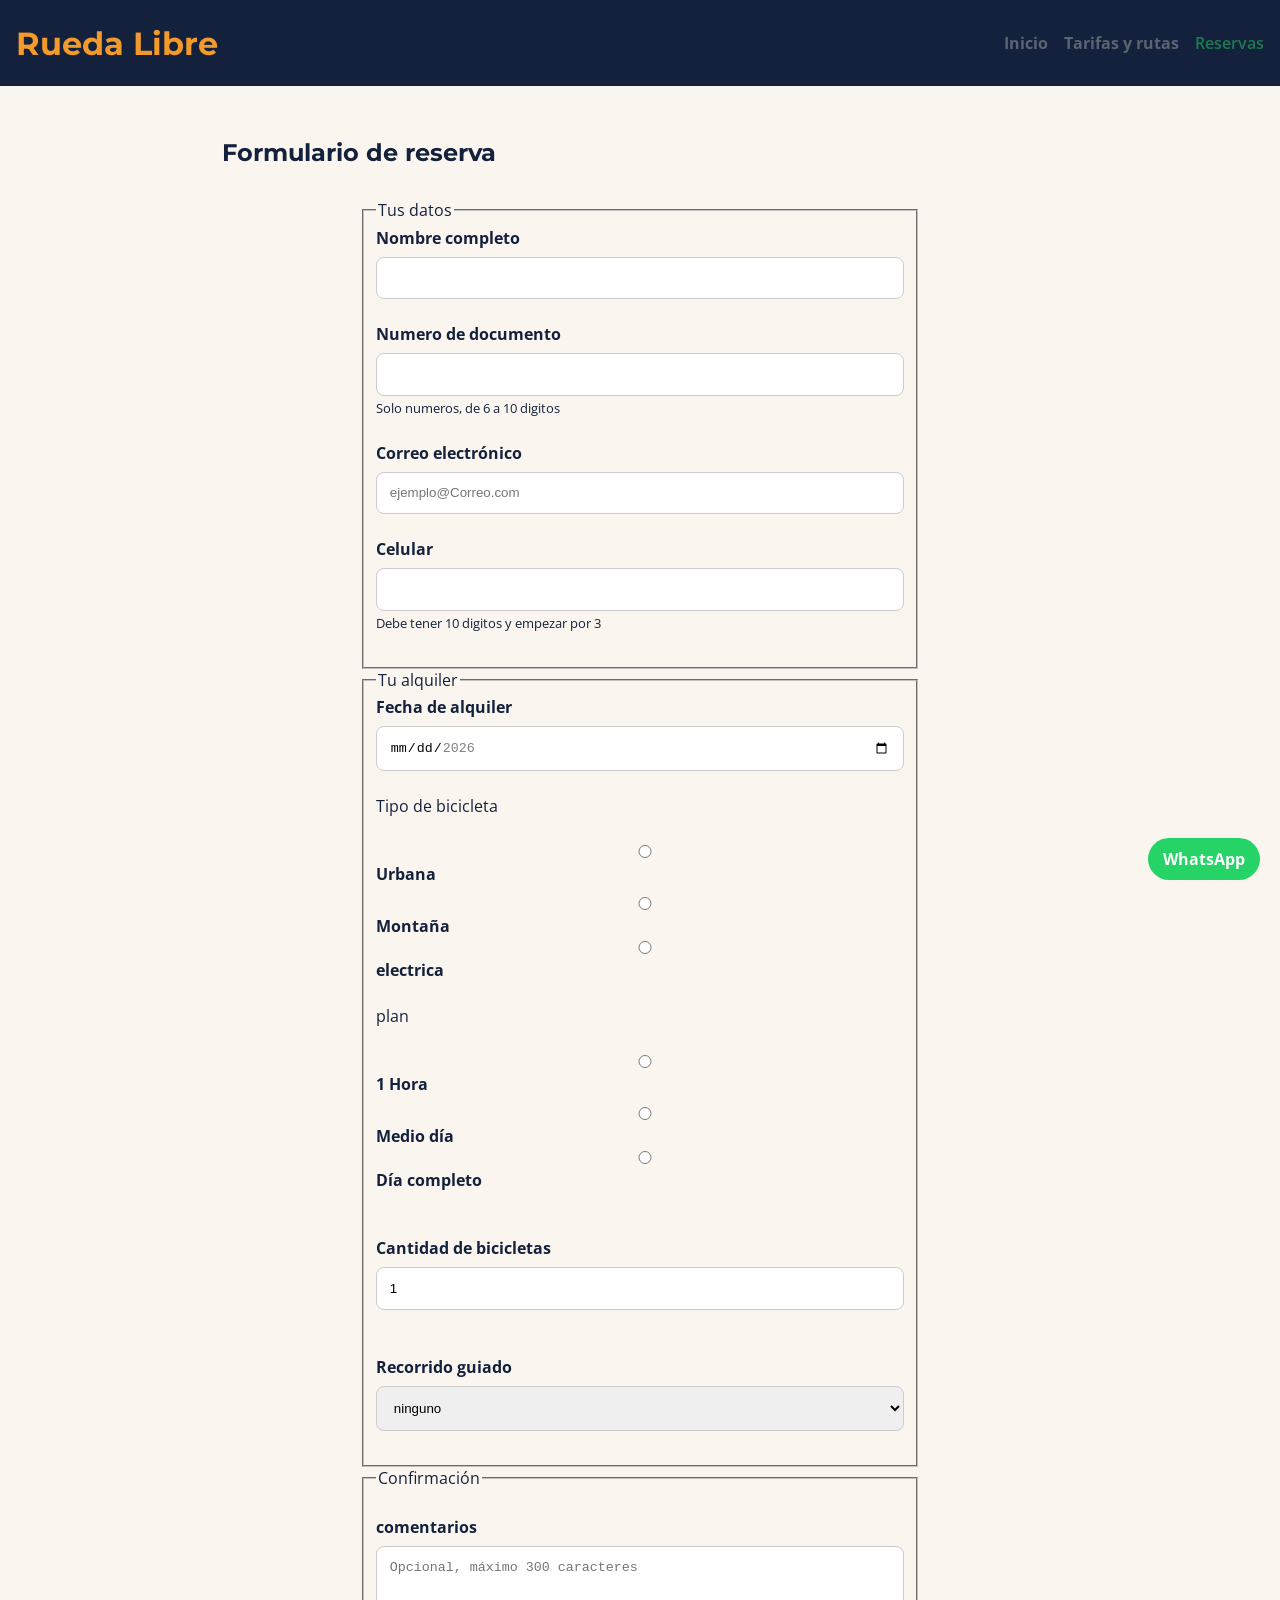
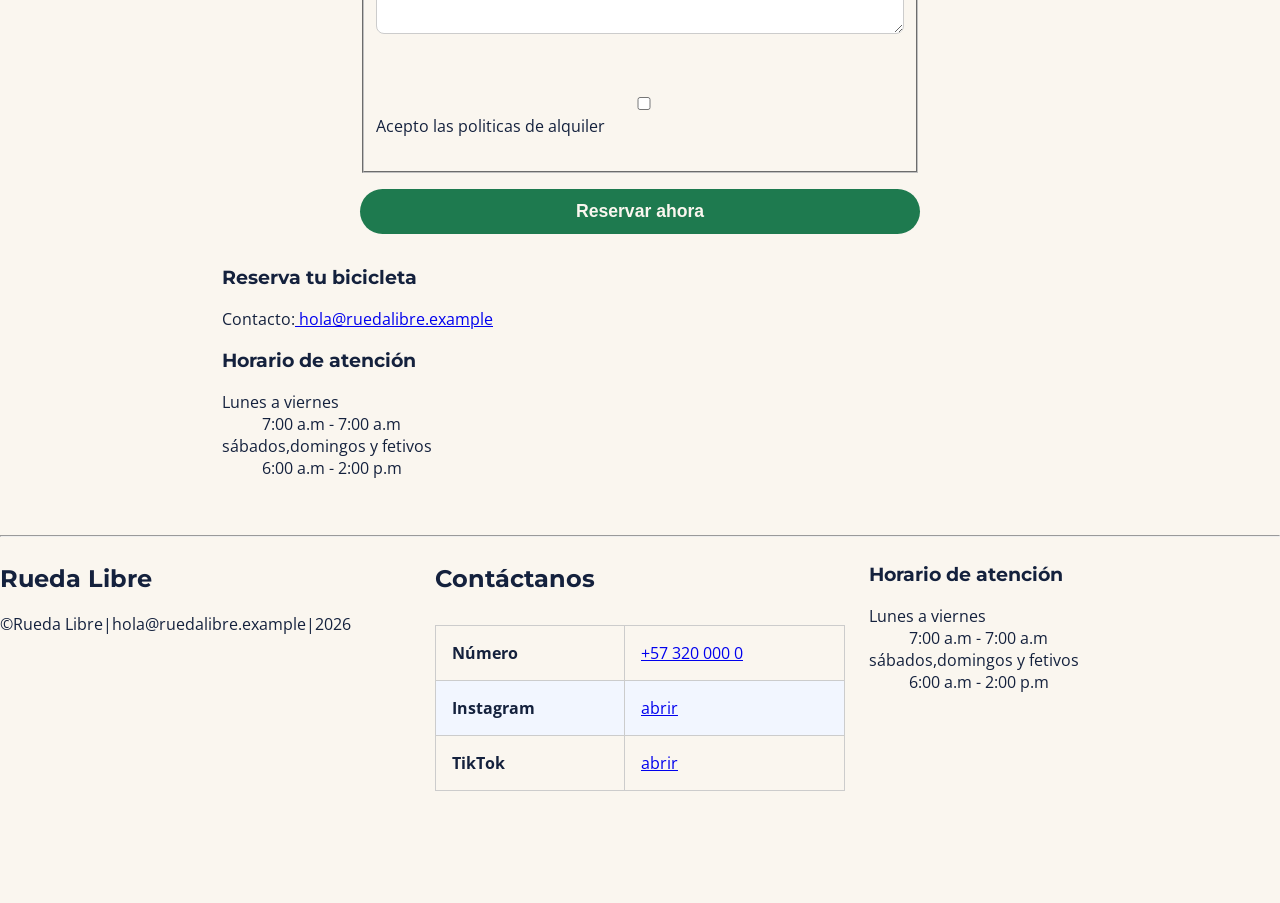
==== paginas/reservas.html @ f8d2060c "semana2" ====
<!DOCTYPE html>
<html lang="es">
  <head>
    <meta charset="UTF-8" />
    <meta name="viewport" content="width=device-width, initial-scale=1.0" />
    <title>Reserva tu bicicleta- RuedaLibre</title>
     <link rel="preconnect" href="https://fonts.googleapis.com" />
    <link rel="preconnect" href="https://fonts.gstatic.com" crossorigin />
    <link href="https://fonts.googleapis.com/css2?family=Montserrat:wght@400;700&family=Open+Sans:wght@400;600&display=swap" rel="stylesheet" />
     <link rel="stylesheet" href="../css/styles.css" />
  </head>
<a href="https://wa.me/573000000000" class="whatsapp" target="_blank">WhatsApp</a>
  <body>
    <header>
      <h1>Rueda Libre</h1>
      <nav>
        <ul id="menu">
          <li><a href="../index.html" >Inicio</a></li>
          <li><a href="tarifas.html">Tarifas y rutas</a></li>
          <li><a href="reservas.html" class="activo">Reservas</a></li>
        </ul>
      </nav>
    </header>
<main>
    <section>
        <h2>Formulario de reserva</h2>

<form action="#" method="post">
    <!-- _Grupo1: Tus datos-->
     <fieldset>
<legend>Tus datos</legend>

<div>
<label for="nombre">Nombre completo</label>
<input type="text" id="nombre" name="nombre" required minlength="3" >
</div>

<div>
<label for="documento">Numero de documento</label>
<input type="text" id="documento" name="documento" required
pattern="[0-9]{6,10}"
inputmode="numeric"
title="solo números, entre 6 y 10 digitos">
<small>Solo numeros, de 6 a 10 digitos</small>
</div>


<div>
<label for="correo">Correo electrónico</label>
<input type="email" id="correo" name="correo" required placeholder="ejemplo@Correo.com">
</div>

<div>
<label for="celular">Celular</label>
<input type="tel"  id="celular" name="celular" required
pattern="3[0-9]{9}"
maxlength="10"
inputmode="numeric"
title="Debe tener 10 digitos y empezar por 3">
<small> Debe tener 10 digitos y empezar por 3</small>
</div>
     </fieldset>


     <!-- Grupo2: Tu alquiler-->

<fieldset>
<legend>Tu alquiler</legend>
<div> 
 
  <label for="fecha">Fecha de alquiler </label> 
    <input type ="date" id="fecha" name="fecha" required min="2026-11-01" max="2026-12-31">
</div>
 
     <p>Tipo de bicicleta</p>

<div>
   <label><input type="radio" id="bicicleta urbana" name="tipo de bicicleta" value="urbana" required>Urbana</label>
   <label><input type="radio" id="bicicleta Montaña" name="tipo de bicicleta" value="Montaña">Montaña<label>
    <label><input type="radio" id="bicicleta electrica" name="tipo de bicicleta" value="electrica">electrica</label>
</div>

<div>
    <p>plan</p>
<label><input type="radio" id="plan 1h" name="plan" value="1h" required>1 Hora</label>
   <label><input type="radio" id="Medio dia" name="plan" value="medio dia">Medio día<label>
    <label><input type="radio" id="bdia completo" name="plan" value="dia completo">Día completo</label>
</div>
<br>
<div>
<label for="cantidad">Cantidad de bicicletas</label>
<input type="number" id=cantidad name="cantidad" required min="1" max="6" value="1">
</div>
<br>
<div>
<label for="recorrido">Recorrido guiado</label>
<select id="recorrido" name="recorrido">
  <option value="ninguno">ninguno</option>
<option value="rio y parques">Río y parques</option>
<option value="sabore de barrio">Sabores de barrio</option>
<option value="Reto las palmas">Reto Las Palmas</option>

</select>
</div>
</fieldset>


  <!-- Grupo3: Confirmación-->
     <fieldset>
      <legend>Confirmación</legend>
     
<br>
 <div>
<label for="comentarios">comentarios</label>
<textarea name="comentarios" id="comentarios" maxlength="300" rows="4" placeholder="Opcional, máximo 300 caracteres"></textarea>
</div>
<br>
   <div>
<label for="politicas"> </label>
  <input type="checkbox" id="politicas" name="politica" required>
  Acepto las politicas de alquiler
 </label>
 </div>
</fieldset>

    <button type="submit" class="btn-reserva">Reservar ahora</button>

</form>
 </section>
    <h3>Reserva tu bicicleta</h3>
    <p>
      Contacto:<a href="mailto:hola@ruedalibre.example">
        hola@ruedalibre.example
      </a>
    </p>
<aside>
    <h3>Horario de atención</h3>

    <dl>
      <dt>Lunes a viernes</dt>
      <dd>7:00 a.m - 7:00 a.m</dd>

      <dt>sábados,domingos y fetivos</dt>
      <dd> 6:00 a.m - 2:00 p.m<dd>
      </p>
      </dd>
    </dl>
    </aside>
<head>
    <meta charset="UTF-8">
    <meta name="viewport" content="width=device-width, initial-scale=1.0">
    <title>Reservas -Rueda Libre</title>
</head>
<body>

</main>
<hr>

    <footer id="pie">
      <div>
        <h2>Rueda Libre</h2>
        <p> &copy;Rueda Libre|hola@ruedalibre.example|2026</p>
      </div>

      <div>
        <h2>Contáctanos</h2>

        <table>
        <tbody>
          <tr>

            <th>Número</th>
            <td>
              <a href="https://wa.me/57300000000">+57 320 000 0</a>
            </td>
          </tr>
          <tr>
<th>Instagram</th>
<td>
<a href="https://instagram.com">abrir</a>
</td>
</tr>
<tr>
  <th>TikTok</th>
<td>
  <a href="https://tiktok.com">abrir</a>
</td>
 </tr>
 
        
        </tbody>
        </table>
      </div>

      <div>
          <aside>
    <h3>Horario de atención</h3>

    <dl>
      <dt>Lunes a viernes</dt>
      <dd>7:00 a.m - 7:00 a.m</dd>

      <dt>sábados,domingos y fetivos</dt>
      <dd> 6:00 a.m - 2:00 p.m<dd>
      </p>
      </dd>
    </dl>
    </aside>
      </div>
    </footer>
  </body>
</html>
</body>
</html>
---- css/styles.css ----
/* --- PASO 1 --- */
*,
*::before,
*::after {
  box-sizing: border-box;
}

/* --- PASO 2 --- */
main {
  max-width: 75rem;
  width: 90%;
  margin-left: auto;
  margin-right: auto;
}

#inicio {
  min-height: 40vh;
  padding-top: 2rem;
  padding-bottom: 2rem;
}

/* --- PASO 3: TARJETAS --- */
.servicios {
  display: block; /* por ahora en columna, sin flex raro */
}

.servicio {
  padding: 1.5rem;
  border: 1px solid #ddd;
  border-radius: 12px;
  margin-bottom: 2rem;
  background-color: #ffffff;
}

.servicio img {
  width: 100%;
  height: 220px; /*controlamos la altura*/
  object-fit: cover; /*para que la imagen se recorte y no se deforme*/
  display: block;
  border-radius: 8px;
  margin-bottom: 1rem;
}

/* PASO 4: TABLAS - lectura, relleno, bordes y encabezado marca */
.tabla,
table {
  width: 100%;
  border-collapse: collapse;
  margin: 2rem 0;
}

.tabla th,
.tabla td,
table th,
table td {
  padding: 1rem; /* relleno en rem - OBLIGATORIO */
  border: 1px solid #ccc; /* borde en px - OBLIGATORIO */
  text-align: left;
}

.tabla thead th,
table thead th {
  background-color: #0d2a54; /* fondo de marca - azul oscuro */
  color: #ffffff; /* blanco para contraste AAA */
  font-weight: bold;
}

.tabla tbody tr:nth-child(even),
table tbody tr:nth-child(even) {
  background-color: #f2f6ff;
}

:root {
  --verde-ruta: #1e7a4f;
  --naranja-pedal: #f39a2b;
  --azul-noche: #14213d;
  --crema: #faf6ef;
  --gris-asfalto: #5b6470;

  --fuentes-titulos: "Montserrat", sans-serif;
  --fuentes-texto: "Open Sans", sans-serif;

  --espacios-sm: 0.5rem;
  --espacios-md: 1rem;
  --espacios-lg: 2rem;
}
body {
  background-color: var(--crema);
  color: var(--azul-noche);
  font-family: var(--fuentes-texto);
  margin: 0;
  padding: 0;
}
header {
  background-color: var(--azul-noche);
  color: white;
  padding: var(--espacios-md);
  display: flex;
  justify-content: space-between;
  align-items: center;
}
header h1 {
  margin: 0;
  color: var(--naranja-pedal);
}
/*nav ul {
  list-style: none;
  display: flex;
  gap: 1rem;
  margin: 0;
  padding: var(--espacios-md);
}*/

h1,
h2,
h3 {
  font-family: var(--fuentes-titulos);
}

nav a {
  color: white;
  text-decoration: none;
  font-weight: bold;
}

main {
  padding: var(--espacios-lg);
  max-width: 900px;
  margin: 0 auto;
}
img {
  max-width: 100%;
  border-radius: 10px;
}

.boton-primario {
  background-color: var(--verde-ruta);
  color: white;
  padding: 10px 20px;
  border: none;
  border-radius: 5px;
  text-decoration: none;
  display: inline-block;
}
.boton-secundario {
  background-color: var(--naranja-pedal);
  color: var(--azul-noche);
  padding: 10px 20px;
  border: none;
  border-radius: 5px;
  text-decoration: none;
  display: inline-block;
}

button,
.btn {
  background-color: var(--verde-ruta);
  color: white;
  padding: var(--espacios-sm) var(--espacios-md);
  border: none;
  border-radius: 6px;
}
button:hover {
  background-color: var(--naranja-pedal);
}
/*paso 1 SOSA 4*/
#menu a {
  color: var(--gris-asfalto);
}
#menu a.activo {
  color: var(--verde-ruta);
  font-weight: 600;
}
/*paso 4 -hover y focus menú*/
#menu a:hover {
  color: var(--naranja-pedal);
  text-decoration: underline;
}
#menu a:focus {
  color: var(--naranja-pedal);
  outline: 2px solid var(--naranja-pedal);
  outline-offset: 3px;
}
/* paso 5 -botón Reservar ahora*/
.btn-reserva {
  background-color: var(--verde-ruta);
  color: var(--crema);
  padding: 0.7em 1.4em;
  border-radius: 999px;
  text-decoration: none;
  font-weight: 600;
  display: inline-block;
}
.btn-reserva:hover {
  background-color: var(--naranja-pedal);
  color: var(--azul-noche);
}
.btn-reserva:focus {
  outline: 3px solid var(--azul-noche);
  outline-offset: 3px;
}
/* paso 6 -foco formulario*/
input:focus,
select:focus,
textarea:focus {
  outline: 2px solid var(--verde-ruta);
  outline-offset: 2px;
  border-color: var(--verde-ruta);
}
/* PASO 5: FORMULARIO - etiqueta sobre campo, ancho completo, separación y botón generoso */
form {
  max-width: 35rem;
  margin: 2rem auto;
}

form .campo,
form div,
form p {
  margin-bottom: 1.5rem; /* separación entre grupos */
}

form label {
  display: block; /* etiqueta SOBRE su campo */
  margin-bottom: 0.5rem;
  font-weight: bold;
}

form input,
form select,
form textarea {
  width: 100%; /* a todo el ancho disponible */
  padding: 0.8rem;
  border: 1px solid #ccc;
  border-radius: 8px;
  box-sizing: border-box;
}

form button,
form input[type="submit"] {
  display: block;
  width: 100%;
  padding: 1rem 1.5rem;
  background-color: #2a5db0;
  color: white;
  border: none;
  border-radius: 8px;
  font-size: 1.1rem;
  cursor: pointer;
  margin-top: 1rem;
}
/*  MENÚ EN FILA */

/*
nav ul {
  display: flex;
  gap: 1.5rem;
  list-style: none;
  padding: 0;
  margin: 0;
  flex-wrap: wrap;
}
nav li {
  display: inline-block;
}

nav a {
  text-decoration: none;
  padding: 0.5rem 0.8rem;
  color: #0d2a54;
  font-weight: bold;
}

nav a:hover {
  color: #2a5db0;
  text-decoration: underline;
}

*/

#menu {
  display: flex;
  flex-direction: row;
  list-style: none;
  gap: 1rem;
  flex-wrap: wrap;
}
#menu li:hover {
  transform: scale(1.1);
}
#pie {
  display: grid;
  grid-template-columns: repeat(auto-fit, minmax(200px, 1fr));

  gap: 1.5rem;
}

* {
  box-sizing: border-box;
}

.celda-electrica {
  position: relative;
}
.celda-electrica {
  position: relative;
  padding-right: 60px;
}
.etiqueta-nuevo {
  position: absolute;
  top: 4px;
  right: 4px;
  background: #2a5db0;
  color: white;
  padding: 2px 6px;
  border-radius: 8px;
  font-size: 0.65rem;
}
.whatsapp {
  position: fixed;
  bottom: 20px;
  right: 20px;
  background: #25d366;
  color: white;
  padding: 10px 15px;
  border-radius: 50px;
  text-decoration: none;
  font-weight: bold;
  z-index: 1000;
}
footer {
  margin-bottom: 80px;
}
#cabecera {
  display: flex;
  flex-direction: row;
  justify-content: space-between;
}
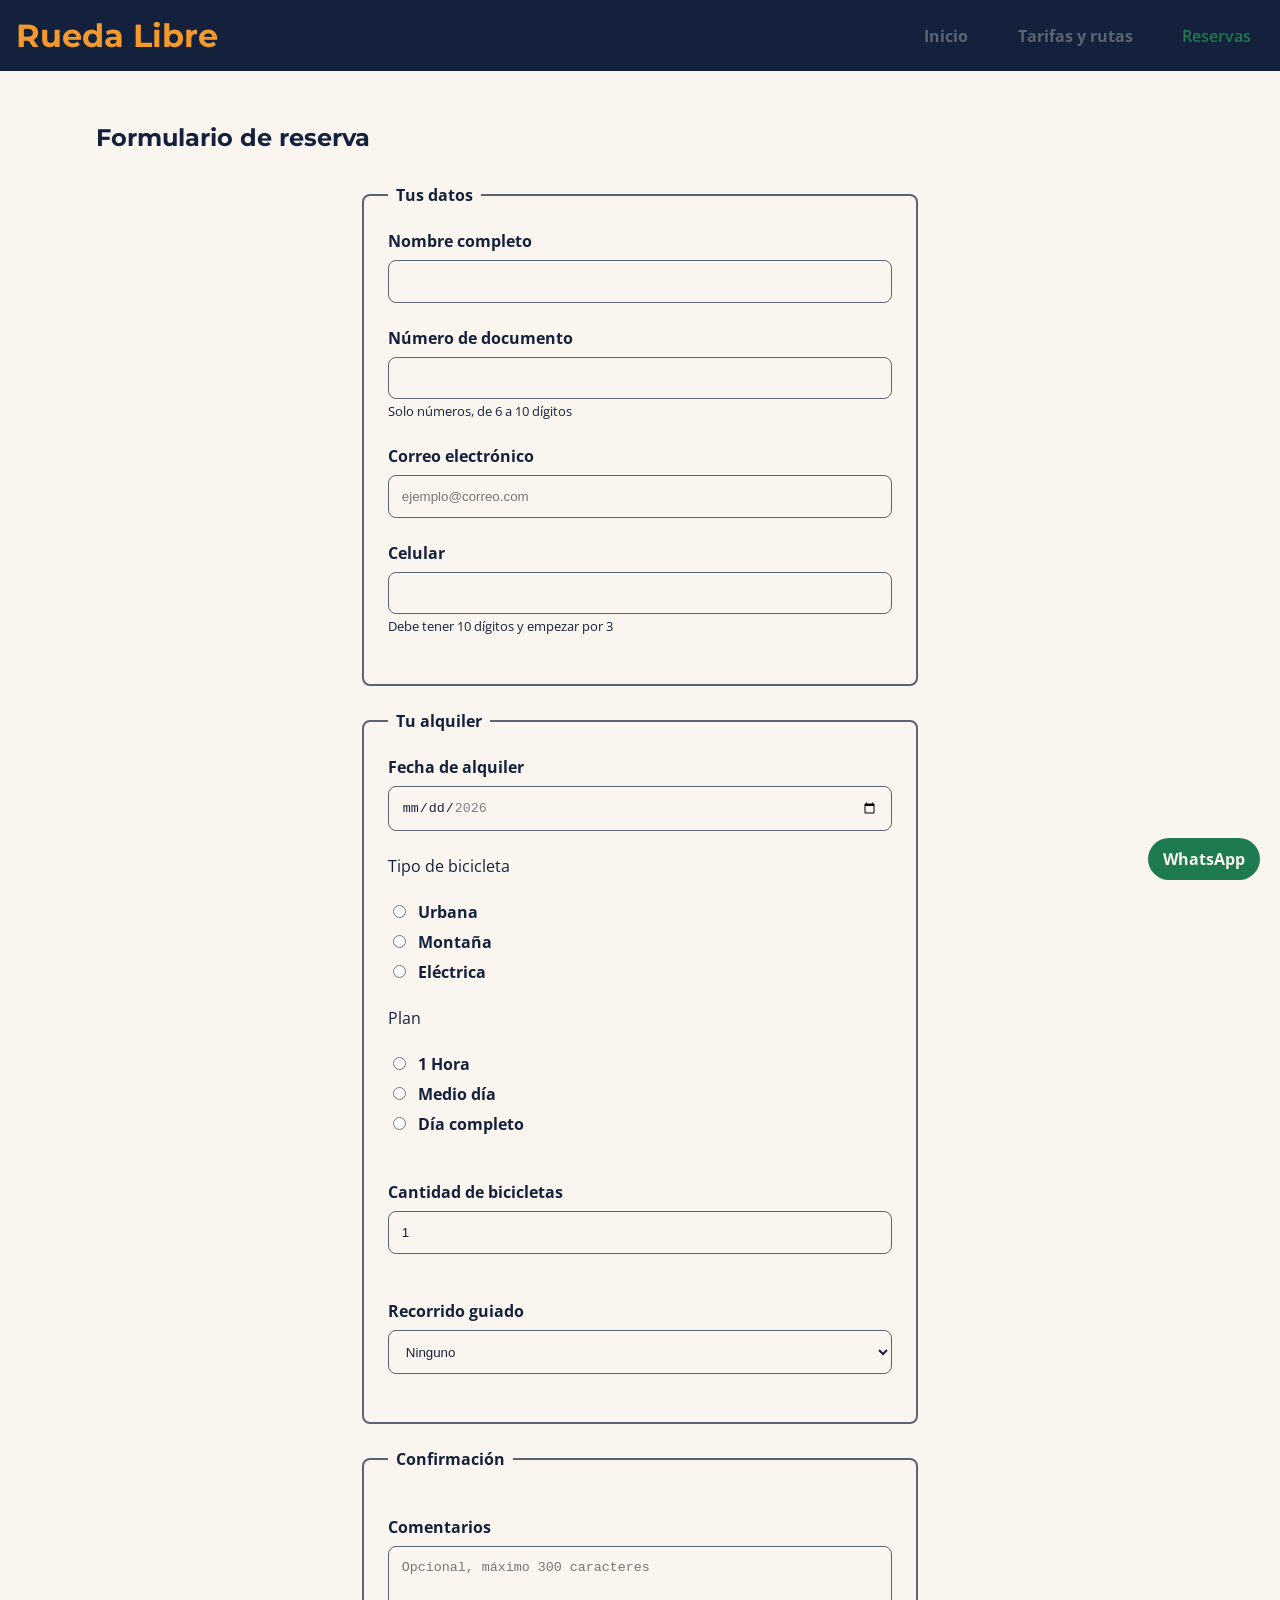
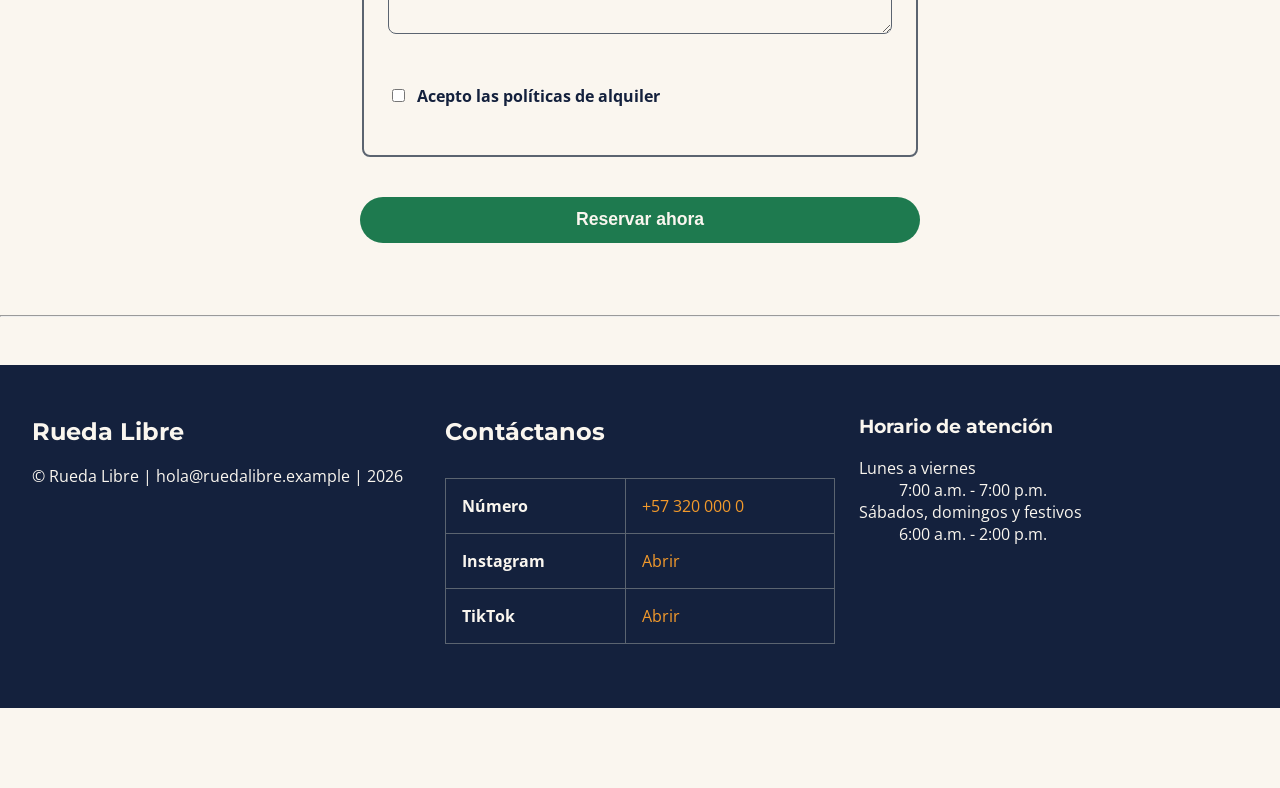
==== commit 18ea3ecb: "semana 2 act 2" ====
--- a/paginas/reservas.html
+++ b/paginas/reservas.html
@@ -3,212 +3,168 @@
   <head>
     <meta charset="UTF-8" />
     <meta name="viewport" content="width=device-width, initial-scale=1.0" />
-    <title>Reserva tu bicicleta- RuedaLibre</title>
-     <link rel="preconnect" href="https://fonts.googleapis.com" />
+    <title>Reserva tu bicicleta - Rueda Libre</title>
+    <link rel="preconnect" href="https://fonts.googleapis.com" />
     <link rel="preconnect" href="https://fonts.gstatic.com" crossorigin />
     <link href="https://fonts.googleapis.com/css2?family=Montserrat:wght@400;700&family=Open+Sans:wght@400;600&display=swap" rel="stylesheet" />
-     <link rel="stylesheet" href="../css/styles.css" />
+    <!-- Ojo aqui con los puntos para salir a la carpeta principal y buscar el css -->
+    <link rel="stylesheet" href="../css/styles.css" />
   </head>
-<a href="https://wa.me/573000000000" class="whatsapp" target="_blank">WhatsApp</a>
+
   <body>
-    <header>
+    <!-- boton flotante para contacto rapido -->
+    <a href="https://wa.me/573000000000" class="whatsapp" target="_blank">WhatsApp</a>
+
+    <!-- cabecera compartida con el menu activo en reservas -->
+    <header id="cabecera">
       <h1>Rueda Libre</h1>
       <nav>
         <ul id="menu">
-          <li><a href="../index.html" >Inicio</a></li>
+          <li><a href="../index.html">Inicio</a></li>
           <li><a href="tarifas.html">Tarifas y rutas</a></li>
           <li><a href="reservas.html" class="activo">Reservas</a></li>
         </ul>
       </nav>
     </header>
-<main>
-    <section>
+
+    <main>
+      <section>
         <h2>Formulario de reserva</h2>
 
-<form action="#" method="post">
-    <!-- _Grupo1: Tus datos-->
-     <fieldset>
-<legend>Tus datos</legend>
+        <!-- aqui empieza el formulario largo dividido por fieldsets -->
+        <form action="#" method="post">
+          
+          <!-- PRIMER BLOQUE: Datos personales del cliente -->
+          <fieldset>
+            <legend>Tus datos</legend>
 
-<div>
-<label for="nombre">Nombre completo</label>
-<input type="text" id="nombre" name="nombre" required minlength="3" >
-</div>
+            <div>
+              <label for="nombre">Nombre completo</label>
+              <input type="text" id="nombre" name="nombre" required minlength="3">
+            </div>
 
-<div>
-<label for="documento">Numero de documento</label>
-<input type="text" id="documento" name="documento" required
-pattern="[0-9]{6,10}"
-inputmode="numeric"
-title="solo números, entre 6 y 10 digitos">
-<small>Solo numeros, de 6 a 10 digitos</small>
-</div>
+            <div>
+              <label for="documento">Número de documento</label>
+              <input type="text" id="documento" name="documento" required pattern="[0-9]{6,10}" inputmode="numeric" title="Solo números, entre 6 y 10 dígitos">
+              <small>Solo números, de 6 a 10 dígitos</small>
+            </div>
 
+            <div>
+              <label for="correo">Correo electrónico</label>
+              <input type="email" id="correo" name="correo" required placeholder="ejemplo@correo.com">
+            </div>
 
-<div>
-<label for="correo">Correo electrónico</label>
-<input type="email" id="correo" name="correo" required placeholder="ejemplo@Correo.com">
-</div>
+            <div>
+              <label for="celular">Celular</label>
+              <input type="tel" id="celular" name="celular" required pattern="3[0-9]{9}" maxlength="10" inputmode="numeric" title="Debe tener 10 dígitos y empezar por 3">
+              <small>Debe tener 10 dígitos y empezar por 3</small>
+            </div>
+          </fieldset>
 
-<div>
-<label for="celular">Celular</label>
-<input type="tel"  id="celular" name="celular" required
-pattern="3[0-9]{9}"
-maxlength="10"
-inputmode="numeric"
-title="Debe tener 10 digitos y empezar por 3">
-<small> Debe tener 10 digitos y empezar por 3</small>
-</div>
-     </fieldset>
+          <!-- SEGUNDO BLOQUE: Eleccion de la bicicleta, fechas y planes -->
+          <fieldset>
+            <legend>Tu alquiler</legend>
+            <div> 
+              <label for="fecha">Fecha de alquiler</label> 
+              <input type="date" id="fecha" name="fecha" required min="2026-11-01" max="2026-12-31">
+            </div>
+             
+            <p>Tipo de bicicleta</p>
+            <div>
+              <label><input type="radio" id="bici-urbana" name="tipo_bicicleta" value="urbana" required> Urbana</label>
+              <label><input type="radio" id="bici-montana" name="tipo_bicicleta" value="montana"> Montaña</label>
+              <label><input type="radio" id="bici-electrica" name="tipo_bicicleta" value="electrica"> Eléctrica</label>
+            </div>
 
+            <div>
+              <p>Plan</p>
+              <label><input type="radio" id="plan-1h" name="plan" value="1h" required> 1 Hora</label>
+              <label><input type="radio" id="plan-medio" name="plan" value="medio_dia"> Medio día</label>
+              <label><input type="radio" id="plan-completo" name="plan" value="dia_completo"> Día completo</label>
+            </div>
+            <br>
+            
+            <div>
+              <label for="cantidad">Cantidad de bicicletas</label>
+              <input type="number" id="cantidad" name="cantidad" required min="1" max="6" value="1">
+            </div>
+            <br>
+            
+            <div>
+              <label for="recorrido">Recorrido guiado</label>
+              <select id="recorrido" name="recorrido">
+                <option value="ninguno">Ninguno</option>
+                <option value="rio y parques">Río y parques</option>
+                <option value="sabores de barrio">Sabores de barrio</option>
+                <option value="reto las palmas">Reto Las Palmas</option>
+              </select>
+            </div>
+          </fieldset>
 
-     <!-- Grupo2: Tu alquiler-->
+          <!-- TERCER BLOQUE: Notas extra y aceptacion de politicas -->
+          <fieldset>
+            <legend>Confirmación</legend>
+            <br>
+            <div>
+              <label for="comentarios">Comentarios</label>
+              <textarea name="comentarios" id="comentarios" maxlength="300" rows="4" placeholder="Opcional, máximo 300 caracteres"></textarea>
+            </div>
+            <br>
+            
+            <div>
+              <label>
+                <input type="checkbox" id="politicas" name="politica" required>
+                Acepto las políticas de alquiler
+              </label>
+            </div>
+          </fieldset>
 
-<fieldset>
-<legend>Tu alquiler</legend>
-<div> 
- 
-  <label for="fecha">Fecha de alquiler </label> 
-    <input type ="date" id="fecha" name="fecha" required min="2026-11-01" max="2026-12-31">
-</div>
- 
-     <p>Tipo de bicicleta</p>
+          <!-- boton para enviar los datos del form -->
+          <button type="submit" class="btn-reserva">Reservar ahora</button>
+        </form>
+      </section>
+    </main>
 
-<div>
-   <label><input type="radio" id="bicicleta urbana" name="tipo de bicicleta" value="urbana" required>Urbana</label>
-   <label><input type="radio" id="bicicleta Montaña" name="tipo de bicicleta" value="Montaña">Montaña<label>
-    <label><input type="radio" id="bicicleta electrica" name="tipo de bicicleta" value="electrica">electrica</label>
-</div>
+    <hr>
 
-<div>
-    <p>plan</p>
-<label><input type="radio" id="plan 1h" name="plan" value="1h" required>1 Hora</label>
-   <label><input type="radio" id="Medio dia" name="plan" value="medio dia">Medio día<label>
-    <label><input type="radio" id="bdia completo" name="plan" value="dia completo">Día completo</label>
-</div>
-<br>
-<div>
-<label for="cantidad">Cantidad de bicicletas</label>
-<input type="number" id=cantidad name="cantidad" required min="1" max="6" value="1">
-</div>
-<br>
-<div>
-<label for="recorrido">Recorrido guiado</label>
-<select id="recorrido" name="recorrido">
-  <option value="ninguno">ninguno</option>
-<option value="rio y parques">Río y parques</option>
-<option value="sabore de barrio">Sabores de barrio</option>
-<option value="Reto las palmas">Reto Las Palmas</option>
-
-</select>
-</div>
-</fieldset>
-
-
-  <!-- Grupo3: Confirmación-->
-     <fieldset>
-      <legend>Confirmación</legend>
-     
-<br>
- <div>
-<label for="comentarios">comentarios</label>
-<textarea name="comentarios" id="comentarios" maxlength="300" rows="4" placeholder="Opcional, máximo 300 caracteres"></textarea>
-</div>
-<br>
-   <div>
-<label for="politicas"> </label>
-  <input type="checkbox" id="politicas" name="politica" required>
-  Acepto las politicas de alquiler
- </label>
- </div>
-</fieldset>
-
-    <button type="submit" class="btn-reserva">Reservar ahora</button>
-
-</form>
- </section>
-    <h3>Reserva tu bicicleta</h3>
-    <p>
-      Contacto:<a href="mailto:hola@ruedalibre.example">
-        hola@ruedalibre.example
-      </a>
-    </p>
-<aside>
-    <h3>Horario de atención</h3>
-
-    <dl>
-      <dt>Lunes a viernes</dt>
-      <dd>7:00 a.m - 7:00 a.m</dd>
-
-      <dt>sábados,domingos y fetivos</dt>
-      <dd> 6:00 a.m - 2:00 p.m<dd>
-      </p>
-      </dd>
-    </dl>
-    </aside>
-<head>
-    <meta charset="UTF-8">
-    <meta name="viewport" content="width=device-width, initial-scale=1.0">
-    <title>Reservas -Rueda Libre</title>
-</head>
-<body>
-
-</main>
-<hr>
-
+    <!-- pie de pagina en tres columnas con las tablas de contacto y horarios -->
     <footer id="pie">
       <div>
         <h2>Rueda Libre</h2>
-        <p> &copy;Rueda Libre|hola@ruedalibre.example|2026</p>
+        <p>&copy; Rueda Libre | hola@ruedalibre.example | 2026</p>
       </div>
 
       <div>
         <h2>Contáctanos</h2>
-
         <table>
-        <tbody>
-          <tr>
-
-            <th>Número</th>
-            <td>
-              <a href="https://wa.me/57300000000">+57 320 000 0</a>
-            </td>
-          </tr>
-          <tr>
-<th>Instagram</th>
-<td>
-<a href="https://instagram.com">abrir</a>
-</td>
-</tr>
-<tr>
-  <th>TikTok</th>
-<td>
-  <a href="https://tiktok.com">abrir</a>
-</td>
- </tr>
- 
-        
-        </tbody>
+          <tbody>
+            <tr>
+              <th>Número</th>
+              <td><a href="https://wa.me/57300000000">+57 320 000 0</a></td>
+            </tr>
+            <tr>
+              <th>Instagram</th>
+              <td><a href="https://instagram.com" target="_blank">Abrir</a></td>
+            </tr>
+            <tr>
+              <th>TikTok</th>
+              <td><a href="https://tiktok.com" target="_blank">Abrir</a></td>
+            </tr>
+          </tbody>
         </table>
       </div>
 
       <div>
-          <aside>
-    <h3>Horario de atención</h3>
-
-    <dl>
-      <dt>Lunes a viernes</dt>
-      <dd>7:00 a.m - 7:00 a.m</dd>
-
-      <dt>sábados,domingos y fetivos</dt>
-      <dd> 6:00 a.m - 2:00 p.m<dd>
-      </p>
-      </dd>
-    </dl>
-    </aside>
+        <aside>
+          <h3>Horario de atención</h3>
+          <dl>
+            <dt>Lunes a viernes</dt>
+            <dd>7:00 a.m. - 7:00 p.m.</dd>
+            <dt>Sábados, domingos y festivos</dt>
+            <dd>6:00 a.m. - 2:00 p.m.</dd>
+          </dl>
+        </aside>
       </div>
     </footer>
   </body>
-</html>
-</body>
 </html>
--- a/css/styles.css
+++ b/css/styles.css
@@ -1,75 +1,6 @@
-/* --- PASO 1 --- */
-*,
-*::before,
-*::after {
-  box-sizing: border-box;
-}
-
-/* --- PASO 2 --- */
-main {
-  max-width: 75rem;
-  width: 90%;
-  margin-left: auto;
-  margin-right: auto;
-}
-
-#inicio {
-  min-height: 40vh;
-  padding-top: 2rem;
-  padding-bottom: 2rem;
-}
-
-/* --- PASO 3: TARJETAS --- */
-.servicios {
-  display: block; /* por ahora en columna, sin flex raro */
-}
-
-.servicio {
-  padding: 1.5rem;
-  border: 1px solid #ddd;
-  border-radius: 12px;
-  margin-bottom: 2rem;
-  background-color: #ffffff;
-}
-
-.servicio img {
-  width: 100%;
-  height: 220px; /*controlamos la altura*/
-  object-fit: cover; /*para que la imagen se recorte y no se deforme*/
-  display: block;
-  border-radius: 8px;
-  margin-bottom: 1rem;
-}
-
-/* PASO 4: TABLAS - lectura, relleno, bordes y encabezado marca */
-.tabla,
-table {
-  width: 100%;
-  border-collapse: collapse;
-  margin: 2rem 0;
-}
-
-.tabla th,
-.tabla td,
-table th,
-table td {
-  padding: 1rem; /* relleno en rem - OBLIGATORIO */
-  border: 1px solid #ccc; /* borde en px - OBLIGATORIO */
-  text-align: left;
-}
-
-.tabla thead th,
-table thead th {
-  background-color: #0d2a54; /* fondo de marca - azul oscuro */
-  color: #ffffff; /* blanco para contraste AAA */
-  font-weight: bold;
-}
-
-.tabla tbody tr:nth-child(even),
-table tbody tr:nth-child(even) {
-  background-color: #f2f6ff;
-}
-
+/* =========================================
+   1. CONFIGURACIÓN GLOBAL Y VARIABLES (:root)
+   ========================================= */
 :root {
   --verde-ruta: #1e7a4f;
   --naranja-pedal: #f39a2b;
@@ -84,6 +15,14 @@
   --espacios-md: 1rem;
   --espacios-lg: 2rem;
 }
+
+/* reseteo universal para asegurar las medidas exactas */
+*,
+*::before,
+*::after {
+  box-sizing: border-box;
+}
+
 body {
   background-color: var(--crema);
   color: var(--azul-noche);
@@ -91,97 +30,207 @@
   margin: 0;
   padding: 0;
 }
-header {
+
+h1, h2, h3 {
+  font-family: var(--fuentes-titulos);
+}
+
+img {
+  max-width: 100%;
+  border-radius: 10px;
+  display: block;
+}
+
+main {
+  max-width: 75rem; 
+  width: 90%;
+  margin: 0 auto;
+  padding: var(--espacios-lg);
+}
+
+
+/* =========================================
+   2. ENCABEZADO Y NAVEGACIÓN (FLEXBOX)
+   ========================================= */
+header,
+#cabecera {
   background-color: var(--azul-noche);
-  color: white;
+  color: var(--crema);
   padding: var(--espacios-md);
   display: flex;
+  flex-direction: row;
   justify-content: space-between;
   align-items: center;
-}
+  flex-wrap: wrap;
+}
+
 header h1 {
   margin: 0;
   color: var(--naranja-pedal);
 }
-/*nav ul {
+
+/* Contenedor flexible del menú con gap y flex-wrap */
+#menu {
+  display: flex;
+  flex-direction: row;
   list-style: none;
-  display: flex;
-  gap: 1rem;
+  gap: 1.5rem;
+  flex-wrap: wrap;
   margin: 0;
-  padding: var(--espacios-md);
-}*/
-
-h1,
-h2,
-h3 {
-  font-family: var(--fuentes-titulos);
-}
-
-nav a {
-  color: white;
-  text-decoration: none;
-  font-weight: bold;
-}
-
-main {
-  padding: var(--espacios-lg);
-  max-width: 900px;
-  margin: 0 auto;
-}
-img {
-  max-width: 100%;
-  border-radius: 10px;
-}
-
-.boton-primario {
-  background-color: var(--verde-ruta);
-  color: white;
-  padding: 10px 20px;
-  border: none;
-  border-radius: 5px;
-  text-decoration: none;
-  display: inline-block;
-}
-.boton-secundario {
-  background-color: var(--naranja-pedal);
-  color: var(--azul-noche);
-  padding: 10px 20px;
-  border: none;
-  border-radius: 5px;
-  text-decoration: none;
-  display: inline-block;
-}
-
-button,
-.btn {
-  background-color: var(--verde-ruta);
-  color: white;
-  padding: var(--espacios-sm) var(--espacios-md);
-  border: none;
-  border-radius: 6px;
-}
-button:hover {
-  background-color: var(--naranja-pedal);
-}
-/*paso 1 SOSA 4*/
+  padding: 0;
+}
+
 #menu a {
   color: var(--gris-asfalto);
-}
+  text-decoration: none;
+  font-weight: bold;
+  padding: 0.5rem 0.8rem;
+}
+
+/* estado de la pagina actual en el menu */
 #menu a.activo {
   color: var(--verde-ruta);
   font-weight: 600;
 }
-/*paso 4 -hover y focus menú*/
+
 #menu a:hover {
   color: var(--naranja-pedal);
   text-decoration: underline;
 }
+
 #menu a:focus {
   color: var(--naranja-pedal);
   outline: 2px solid var(--naranja-pedal);
   outline-offset: 3px;
 }
-/* paso 5 -botón Reservar ahora*/
+
+#menu li:hover {
+  transform: scale(1.05);
+}
+
+
+/* =========================================
+   3. SECCIONES Y TARJETAS (SERVICIOS Y FLOTA)
+   ========================================= */
+#inicio {
+  min-height: 40vh;
+  padding-top: var(--espacios-lg);
+  padding-bottom: var(--espacios-lg);
+}
+
+/* Contenedor flex para alinear los 3 servicios principales en horizontal en PC */
+.servicios-principales {
+  display: flex;
+  flex-direction: row;
+  flex-wrap: wrap;
+  gap: 2rem;
+  justify-content: space-between;
+}
+
+.servicios-principales .servicio {
+  flex: 1 1 300px;
+}
+
+/* Cuadrícula adaptable para los 7 modelos de la flota con Grid */
+.flota-grid {
+  display: grid;
+  grid-template-columns: repeat(auto-fit, minmax(280px, 1fr));
+  gap: 2rem;
+  margin-top: 2rem;
+}
+
+/* Estilo general de las tarjetas en formato flexible para alinear el contenido al fondo */
+.servicio {
+  display: flex;
+  flex-direction: column;
+  justify-content: space-between;
+  padding: 1.5rem;
+  border: 3px solid var(--gris-asfalto);
+  border-radius: 12px;
+  background-color: var(--crema);
+}
+
+/* Control estricto de la imagen para que llene la tarjeta de lado a lado con bordes redondeados */
+.servicio img {
+  width: 100%;
+  height: 200px;
+  object-fit: cover;
+  display: block;
+  border-radius: 10px;
+  margin-bottom: 1rem;
+}
+
+/* Estilo para los precios dentro de la flota */
+.servicio .precio {
+  font-weight: bold;
+  color: var(--verde-ruta);
+  margin: 0.5rem 0 1rem 0;
+}
+
+
+/* =========================================
+   4. TABLAS (Tarifas y Rutas)
+   ========================================= */
+.tabla,
+table {
+  width: 100%;
+  border-collapse: collapse;
+  margin: 2rem 0;
+}
+
+.tabla th,
+.tabla td,
+table th,
+table td {
+  padding: 1rem;
+  border: 1px solid var(--gris-asfalto);
+  text-align: left;
+}
+
+.tabla thead th,
+table thead th {
+  background-color: var(--azul-noche);
+  color: var(--crema);
+  font-weight: bold;
+}
+
+.tabla tbody tr:nth-child(even),
+table tbody tr:nth-child(even) {
+  background-color: var(--crema);
+}
+
+
+/* =========================================
+   5. BOTONES Y COMPONENTES
+   ========================================= */
+.boton-primario,
+button,
+.btn {
+  background-color: var(--verde-ruta);
+  color: var(--crema);
+  padding: 10px 20px;
+  border: none;
+  border-radius: 5px;
+  text-decoration: none;
+  display: inline-block;
+  cursor: pointer;
+}
+
+.boton-secundario {
+  background-color: var(--naranja-pedal);
+  color: var(--azul-noche);
+  padding: 10px 20px;
+  border: none;
+  border-radius: 5px;
+  text-decoration: none;
+  display: inline-block;
+}
+
+button:hover,
+.btn:hover {
+  background-color: var(--naranja-pedal);
+}
+
 .btn-reserva {
   background-color: var(--verde-ruta);
   color: var(--crema);
@@ -191,15 +240,71 @@
   font-weight: 600;
   display: inline-block;
 }
+
 .btn-reserva:hover {
   background-color: var(--naranja-pedal);
   color: var(--azul-noche);
 }
+
 .btn-reserva:focus {
   outline: 3px solid var(--azul-noche);
   outline-offset: 3px;
 }
-/* paso 6 -foco formulario*/
+
+
+/* =========================================
+   6. FORMULARIOS (Página de Reservas)
+   ========================================= */
+form {
+  max-width: 35rem;
+  margin: 2rem auto;
+}
+
+form fieldset {
+  border: 2px solid var(--gris-asfalto);
+  border-radius: 8px;
+  padding: 1.5rem;
+  margin-bottom: 1.5rem;
+  background-color: var(--crema);
+}
+
+form legend {
+  font-weight: bold;
+  color: var(--azul-noche);
+  padding: 0 0.5rem;
+}
+
+form .campo,
+form div,
+form p {
+  margin-bottom: 1.5rem;
+}
+
+form label {
+  display: block;
+  margin-bottom: 0.5rem;
+  font-weight: bold;
+}
+
+form input,
+form select,
+form textarea {
+  width: 100%;
+  padding: 0.8rem;
+  border: 1px solid var(--gris-asfalto);
+  border-radius: 8px;
+  box-sizing: border-box;
+  background-color: var(--crema);
+  color: var(--azul-noche);
+}
+
+/* ajuste para que los radios y checkboxes no se estiren al 100% */
+form input[type="radio"],
+form input[type="checkbox"] {
+  width: auto;
+  margin-right: 0.5rem;
+}
+
 input:focus,
 select:focus,
 textarea:focus {
@@ -207,131 +312,86 @@
   outline-offset: 2px;
   border-color: var(--verde-ruta);
 }
-/* PASO 5: FORMULARIO - etiqueta sobre campo, ancho completo, separación y botón generoso */
-form {
-  max-width: 35rem;
-  margin: 2rem auto;
-}
-
-form .campo,
-form div,
-form p {
-  margin-bottom: 1.5rem; /* separación entre grupos */
-}
-
-form label {
-  display: block; /* etiqueta SOBRE su campo */
-  margin-bottom: 0.5rem;
-  font-weight: bold;
-}
-
-form input,
-form select,
-form textarea {
-  width: 100%; /* a todo el ancho disponible */
-  padding: 0.8rem;
-  border: 1px solid #ccc;
-  border-radius: 8px;
-  box-sizing: border-box;
-}
 
 form button,
 form input[type="submit"] {
   display: block;
   width: 100%;
   padding: 1rem 1.5rem;
-  background-color: #2a5db0;
-  color: white;
+  background-color: var(--verde-ruta);
+  color: var(--crema);
   border: none;
   border-radius: 8px;
   font-size: 1.1rem;
   cursor: pointer;
   margin-top: 1rem;
 }
-/*  MENÚ EN FILA */
-
-/*
-nav ul {
-  display: flex;
-  gap: 1.5rem;
-  list-style: none;
-  padding: 0;
-  margin: 0;
-  flex-wrap: wrap;
-}
-nav li {
-  display: inline-block;
-}
-
-nav a {
-  text-decoration: none;
-  padding: 0.5rem 0.8rem;
-  color: #0d2a54;
-  font-weight: bold;
-}
-
-nav a:hover {
-  color: #2a5db0;
-  text-decoration: underline;
-}
-
-*/
-
-#menu {
-  display: flex;
-  flex-direction: row;
-  list-style: none;
-  gap: 1rem;
-  flex-wrap: wrap;
-}
-#menu li:hover {
-  transform: scale(1.1);
-}
-#pie {
-  display: grid;
-  grid-template-columns: repeat(auto-fit, minmax(200px, 1fr));
-
-  gap: 1.5rem;
-}
-
-* {
-  box-sizing: border-box;
-}
-
-.celda-electrica {
-  position: relative;
-}
+
+
+/* =========================================
+   7. UTILIDADES, ELEMENTOS FLOTANTES Y PIE
+   ========================================= */
 .celda-electrica {
   position: relative;
   padding-right: 60px;
 }
+
 .etiqueta-nuevo {
   position: absolute;
   top: 4px;
   right: 4px;
-  background: #2a5db0;
-  color: white;
+  background: var(--naranja-pedal);
+  color: var(--azul-noche);
   padding: 2px 6px;
   border-radius: 8px;
   font-size: 0.65rem;
-}
+  font-weight: bold;
+}
+
 .whatsapp {
   position: fixed;
   bottom: 20px;
   right: 20px;
-  background: #25d366;
-  color: white;
+  background: var(--verde-ruta);
+  color: var(--crema);
   padding: 10px 15px;
   border-radius: 50px;
   text-decoration: none;
   font-weight: bold;
   z-index: 1000;
 }
+
+/* Pie organizado en tres bloques alineados por arriba */
+#pie {
+  display: grid;
+  grid-template-columns: repeat(auto-fit, minmax(220px, 1fr));
+  align-items: start;
+  gap: 1.5rem;
+  background-color: var(--azul-noche);
+  color: var(--crema);
+  padding: 2rem;
+  margin-top: 3rem;
+}
+
+/*quito las franjas alternas blancas para que el footer se vea uniforme*/
+#pie table tbody tr:nth-child(even) {
+  background-color: transparent;
+}
+
+#pie table td, 
+#pie table th {
+  border: 1px solid var(--gris-asfalto);
+}
+
+#pie a {
+  color: var(--naranja-pedal);
+  text-decoration: none;
+}
+
+#pie a:hover {
+  text-decoration: underline;
+}
+
 footer {
   margin-bottom: 80px;
-}
-#cabecera {
-  display: flex;
-  flex-direction: row;
-  justify-content: space-between;
-}
+}
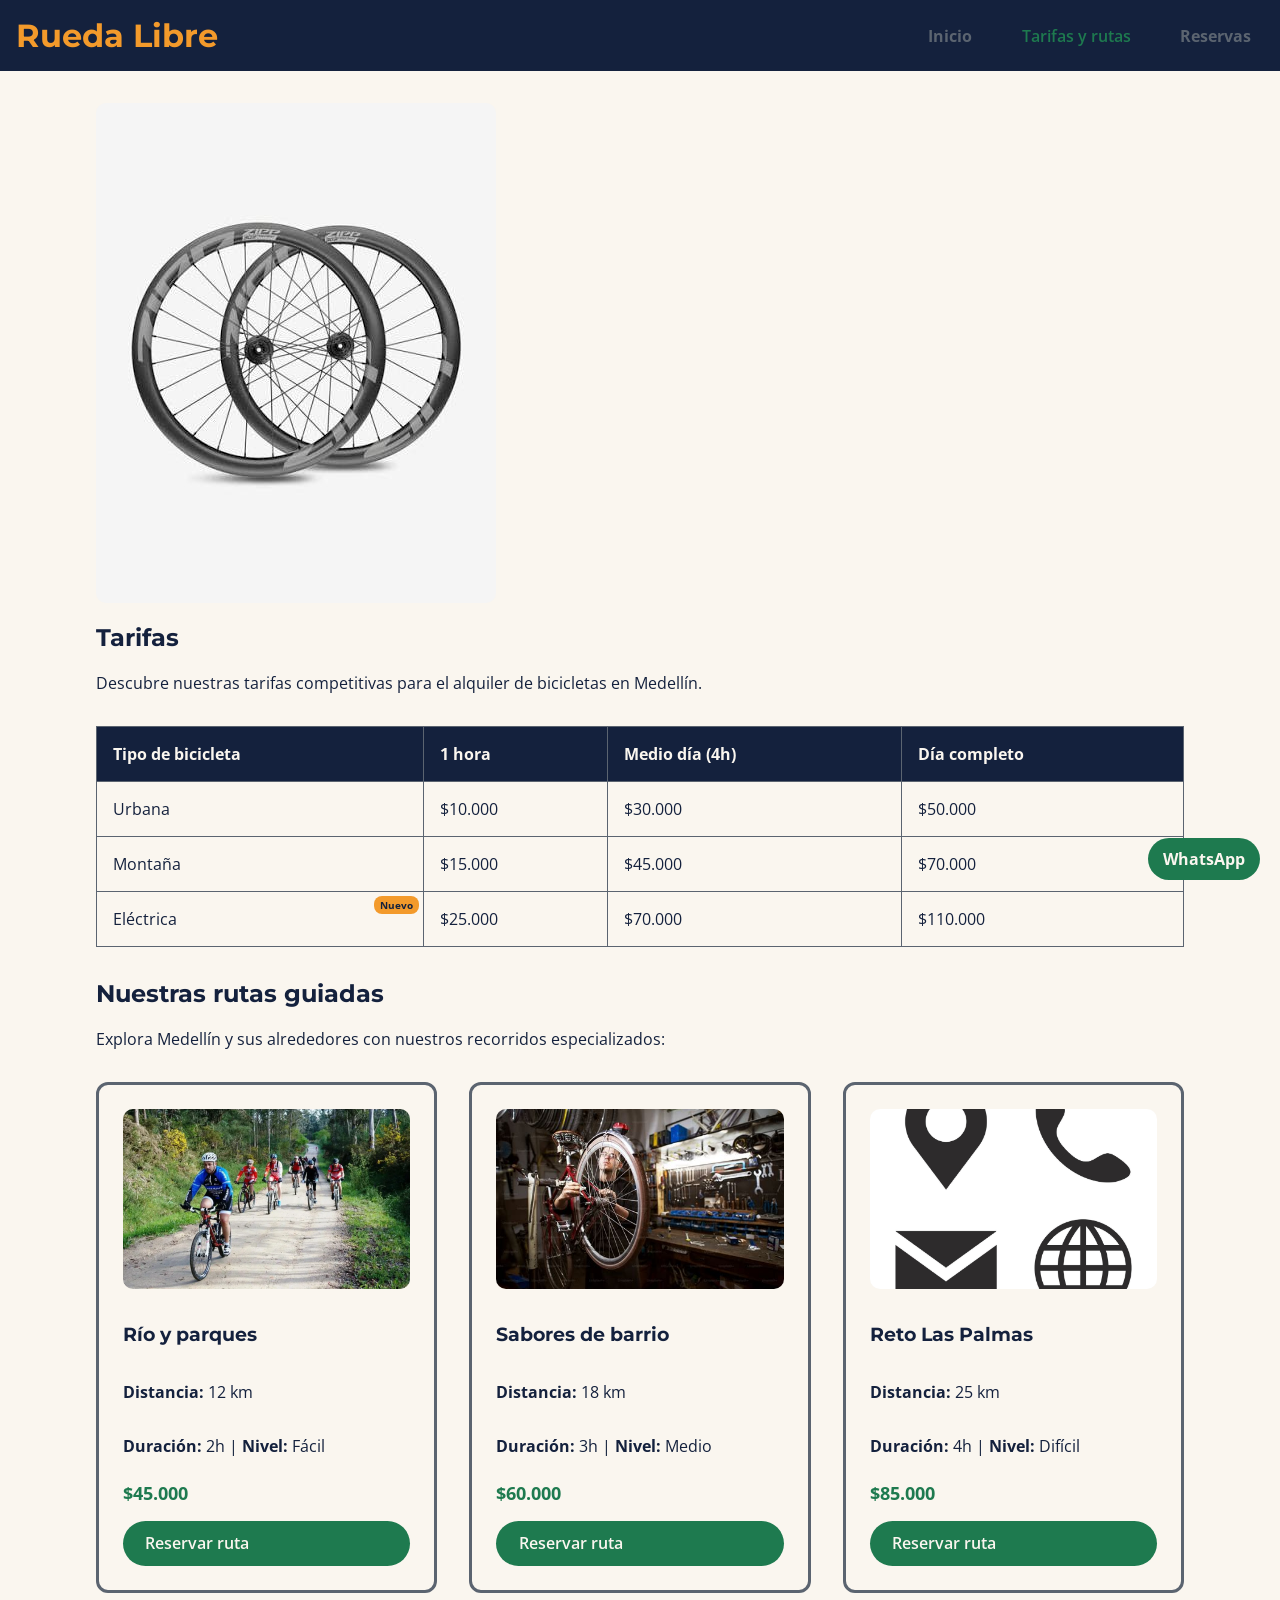
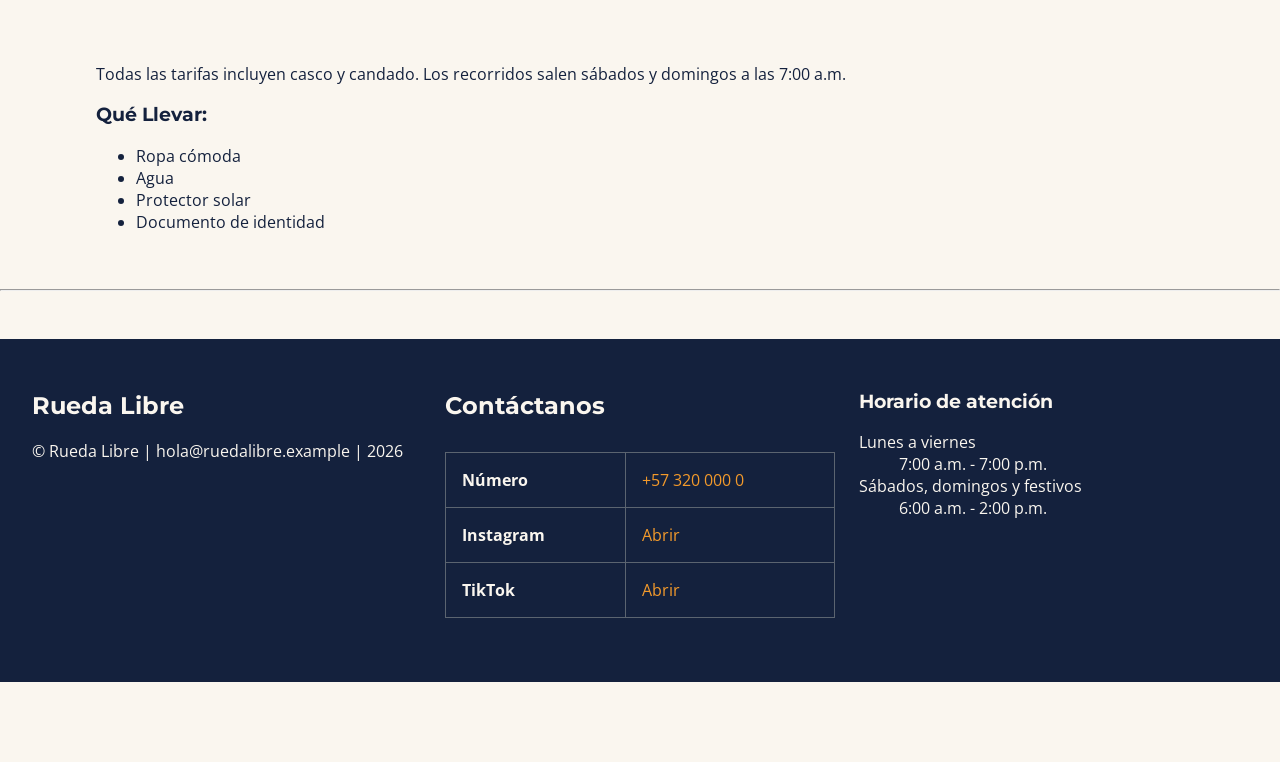
==== commit 3622dd77: "galeria nuestras rutas" ====
--- a/paginas/reservas.html
+++ b/paginas/reservas.html
@@ -1,133 +1,130 @@
-<!DOCTYPE html>
+<!doctype html>
 <html lang="es">
   <head>
     <meta charset="UTF-8" />
     <meta name="viewport" content="width=device-width, initial-scale=1.0" />
-    <title>Reserva tu bicicleta - Rueda Libre</title>
+    <title>Tarifas y rutas - Rueda Libre</title>
     <link rel="preconnect" href="https://fonts.googleapis.com" />
     <link rel="preconnect" href="https://fonts.gstatic.com" crossorigin />
     <link href="https://fonts.googleapis.com/css2?family=Montserrat:wght@400;700&family=Open+Sans:wght@400;600&display=swap" rel="stylesheet" />
-    <!-- Ojo aqui con los puntos para salir a la carpeta principal y buscar el css -->
     <link rel="stylesheet" href="../css/styles.css" />
   </head>
 
   <body>
-    <!-- boton flotante para contacto rapido -->
+    <!-- enlace flotante de whatsapp -->
     <a href="https://wa.me/573000000000" class="whatsapp" target="_blank">WhatsApp</a>
 
-    <!-- cabecera compartida con el menu activo en reservas -->
+    <!-- menu de navegacion -->
     <header id="cabecera">
       <h1>Rueda Libre</h1>
       <nav>
         <ul id="menu">
           <li><a href="../index.html">Inicio</a></li>
-          <li><a href="tarifas.html">Tarifas y rutas</a></li>
-          <li><a href="reservas.html" class="activo">Reservas</a></li>
+          <li><a href="tarifas.html" class="activo">Tarifas y rutas</a></li>
+          <li><a href="reservas.html">Reservas</a></li>
         </ul>
       </nav>
     </header>
 
     <main>
+      <!-- seccion principal con la tabla de precios por tipo de bici -->
       <section>
-        <h2>Formulario de reserva</h2>
+        <img src="../img/images.jpeg" alt="Logo de Rueda Libre" width="400" />
+        <h2>Tarifas</h2>
+        <p>Descubre nuestras tarifas competitivas para el alquiler de bicicletas en Medellín.</p>
 
-        <!-- aqui empieza el formulario largo dividido por fieldsets -->
-        <form action="#" method="post">
-          
-          <!-- PRIMER BLOQUE: Datos personales del cliente -->
-          <fieldset>
-            <legend>Tus datos</legend>
+        <table>
+          <thead>
+            <tr>
+              <th>Tipo de bicicleta</th>
+              <th>1 hora</th>
+              <th>Medio día (4h)</th>
+              <th>Día completo</th>
+            </tr>
+          </thead>
+          <tbody>
+            <tr>
+              <td>Urbana</td>
+              <td>$10.000</td>
+              <td>$30.000</td>
+              <td>$50.000</td>
+            </tr>
+            <tr>
+              <td>Montaña</td>
+              <td>$15.000</td>
+              <td>$45.000</td>
+              <td>$70.000</td>
+            </tr>
+            <tr>
+              <td class="celda-electrica">
+                Eléctrica <span class="etiqueta-nuevo">Nuevo</span>
+              </td>
+              <td>$25.000</td>
+              <td>$70.000</td>
+              <td>$110.000</td>
+            </tr>
+          </tbody>
+        </table>
+      </section>
 
-            <div>
-              <label for="nombre">Nombre completo</label>
-              <input type="text" id="nombre" name="nombre" required minlength="3">
-            </div>
+      <!-- PASO 2: Galería "Nuestras rutas" con tres tarjetas en una sola fila -->
+      <section id="recorridos">
+        <h2>Nuestras rutas guiadas</h2>
+        <p>Explora Medellín y sus alrededores con nuestros recorridos especializados:</p>
 
-            <div>
-              <label for="documento">Número de documento</label>
-              <input type="text" id="documento" name="documento" required pattern="[0-9]{6,10}" inputmode="numeric" title="Solo números, entre 6 y 10 dígitos">
-              <small>Solo números, de 6 a 10 dígitos</small>
-            </div>
+        <div class="galeria-rutas">
+          <!-- Tarjeta de ruta 1 -->
+          <article class="tarjeta-ruta">
+            <img src="../img/ciclista.jpg" alt="Río y parques">
+            <h3>Río y parques</h3>
+            <p><strong>Distancia:</strong> 12 km</p>
+            <p><strong>Duración:</strong> 2h | <strong>Nivel:</strong> Fácil</p>
+            <p class="precio">$45.000</p>
+            <a href="reservas.html" class="btn-reserva">Reservar ruta</a>
+          </article>
 
-            <div>
-              <label for="correo">Correo electrónico</label>
-              <input type="email" id="correo" name="correo" required placeholder="ejemplo@correo.com">
-            </div>
+          <!-- Tarjeta de ruta 2 -->
+          <article class="tarjeta-ruta">
+            <img src="../img/taller.jpg" alt="Sabores de barrio">
+            <h3>Sabores de barrio</h3>
+            <p><strong>Distancia:</strong> 18 km</p>
+            <p><strong>Duración:</strong> 3h | <strong>Nivel:</strong> Medio</p>
+            <p class="precio">$60.000</p>
+            <a href="reservas.html" class="btn-reserva">Reservar ruta</a>
+          </article>
 
-            <div>
-              <label for="celular">Celular</label>
-              <input type="tel" id="celular" name="celular" required pattern="3[0-9]{9}" maxlength="10" inputmode="numeric" title="Debe tener 10 dígitos y empezar por 3">
-              <small>Debe tener 10 dígitos y empezar por 3</small>
-            </div>
-          </fieldset>
+          <!-- Tarjeta de ruta 3 -->
+          <article class="tarjeta-ruta">
+            <img src="../img/encuentra.jpg" alt="Reto Las Palmas">
+            <h3>Reto Las Palmas</h3>
+            <p><strong>Distancia:</strong> 25 km</p>
+            <p><strong>Duración:</strong> 4h | <strong>Nivel:</strong> Difícil</p>
+            <p class="precio">$85.000</p>
+            <a href="reservas.html" class="btn-reserva">Reservar ruta</a>
+          </article>
+        </div>
+      </section>
 
-          <!-- SEGUNDO BLOQUE: Eleccion de la bicicleta, fechas y planes -->
-          <fieldset>
-            <legend>Tu alquiler</legend>
-            <div> 
-              <label for="fecha">Fecha de alquiler</label> 
-              <input type="date" id="fecha" name="fecha" required min="2026-11-01" max="2026-12-31">
-            </div>
-             
-            <p>Tipo de bicicleta</p>
-            <div>
-              <label><input type="radio" id="bici-urbana" name="tipo_bicicleta" value="urbana" required> Urbana</label>
-              <label><input type="radio" id="bici-montana" name="tipo_bicicleta" value="montana"> Montaña</label>
-              <label><input type="radio" id="bici-electrica" name="tipo_bicicleta" value="electrica"> Eléctrica</label>
-            </div>
+      <br />
+      <p>
+        Todas las tarifas incluyen casco y candado. Los recorridos salen sábados y domingos a las 7:00 a.m.
+      </p>
 
-            <div>
-              <p>Plan</p>
-              <label><input type="radio" id="plan-1h" name="plan" value="1h" required> 1 Hora</label>
-              <label><input type="radio" id="plan-medio" name="plan" value="medio_dia"> Medio día</label>
-              <label><input type="radio" id="plan-completo" name="plan" value="dia_completo"> Día completo</label>
-            </div>
-            <br>
-            
-            <div>
-              <label for="cantidad">Cantidad de bicicletas</label>
-              <input type="number" id="cantidad" name="cantidad" required min="1" max="6" value="1">
-            </div>
-            <br>
-            
-            <div>
-              <label for="recorrido">Recorrido guiado</label>
-              <select id="recorrido" name="recorrido">
-                <option value="ninguno">Ninguno</option>
-                <option value="rio y parques">Río y parques</option>
-                <option value="sabores de barrio">Sabores de barrio</option>
-                <option value="reto las palmas">Reto Las Palmas</option>
-              </select>
-            </div>
-          </fieldset>
-
-          <!-- TERCER BLOQUE: Notas extra y aceptacion de politicas -->
-          <fieldset>
-            <legend>Confirmación</legend>
-            <br>
-            <div>
-              <label for="comentarios">Comentarios</label>
-              <textarea name="comentarios" id="comentarios" maxlength="300" rows="4" placeholder="Opcional, máximo 300 caracteres"></textarea>
-            </div>
-            <br>
-            
-            <div>
-              <label>
-                <input type="checkbox" id="politicas" name="politica" required>
-                Acepto las políticas de alquiler
-              </label>
-            </div>
-          </fieldset>
-
-          <!-- boton para enviar los datos del form -->
-          <button type="submit" class="btn-reserva">Reservar ahora</button>
-        </form>
-      </section>
+      <!-- listado de recomendaciones para los tours -->
+      <aside>
+        <h3>Qué Llevar:</h3>
+        <ul>
+          <li>Ropa cómoda</li>
+          <li>Agua</li>
+          <li>Protector solar</li>
+          <li>Documento de identidad</li>
+        </ul>
+      </aside>
     </main>
 
-    <hr>
-
-    <!-- pie de pagina en tres columnas con las tablas de contacto y horarios -->
+    <hr />
+    
+    <!-- Pie de página unificado en tres columnas -->
     <footer id="pie">
       <div>
         <h2>Rueda Libre</h2>
--- a/css/styles.css
+++ b/css/styles.css
@@ -118,6 +118,16 @@
   padding-bottom: var(--espacios-lg);
 }
 
+/* PASO 1: Portada hero en dos columnas con Grid y centrado vertical */
+.portada-hero {
+  display: grid;
+  grid-template-columns: 1fr 1fr;
+  align-items: center;
+  gap: 3rem;
+  margin-bottom: 3rem;
+  padding: 2rem 0;
+}
+
 /* Contenedor flex para alinear los 3 servicios principales en horizontal en PC */
 .servicios-principales {
   display: flex;
@@ -165,6 +175,89 @@
   font-weight: bold;
   color: var(--verde-ruta);
   margin: 0.5rem 0 1rem 0;
+}
+
+
+/* =========================================
+   PASO 2: GALERÍA "NUESTRAS RUTAS" (GRID)
+   ========================================= */
+.galeria-rutas {
+  display: grid;
+  grid-template-columns: repeat(3, 1fr); /* 3 columnas en una sola fila */
+  gap: 2rem;
+  margin: 2rem 0;
+}
+
+.tarjeta-ruta {
+  display: flex;
+  flex-direction: column;
+  justify-content: space-between;
+  padding: 1.5rem;
+  border: 3px solid var(--gris-asfalto);
+  border-radius: 12px;
+  background-color: var(--crema);
+}
+
+.tarjeta-ruta img {
+  width: 100%;
+  height: 180px;
+  object-fit: cover;
+  border-radius: 10px;
+  margin-bottom: 1rem;
+}
+
+.tarjeta-ruta .precio {
+  font-weight: bold;
+  color: var(--verde-ruta);
+  font-size: 1.1rem;
+  margin: 0.5rem 0 1rem 0;
+}
+
+
+/* =========================================
+   PASO 3: LAYOUT DE RESERVAS EN PROPORCIÓN 2:1 (GRID)
+   ========================================= */
+.reservas-layout {
+  display: grid;
+  grid-template-columns: 2fr 1fr; /* Formulario 2 partes, lateral 1 parte */
+  gap: 3rem;
+  align-items: start;
+}
+
+.reservas-layout form {
+  max-width: 100%;
+  margin: 0;
+}
+
+.lateral-contacto {
+  background-color: var(--crema);
+  border: 2px solid var(--gris-asfalto);
+  border-radius: 12px;
+  padding: 1.5rem;
+}
+
+.lateral-contacto ul {
+  padding-left: 1.2rem;
+}
+
+
+/* =========================================
+   PASO 4: CAMPOS CORTOS EN LA MISMA FILA (FLEXBOX)
+   ========================================= */
+.fila-campos {
+  display: flex;
+  flex-direction: row;
+  gap: 1rem;
+  justify-content: space-between;
+  margin-bottom: 1.5rem;
+}
+
+.campo-corto {
+  flex: 1;
+}
+
+.campo-corto input {
+  width: 100%;
 }
 
 
@@ -255,11 +348,6 @@
 /* =========================================
    6. FORMULARIOS (Página de Reservas)
    ========================================= */
-form {
-  max-width: 35rem;
-  margin: 2rem auto;
-}
-
 form fieldset {
   border: 2px solid var(--gris-asfalto);
   border-radius: 8px;
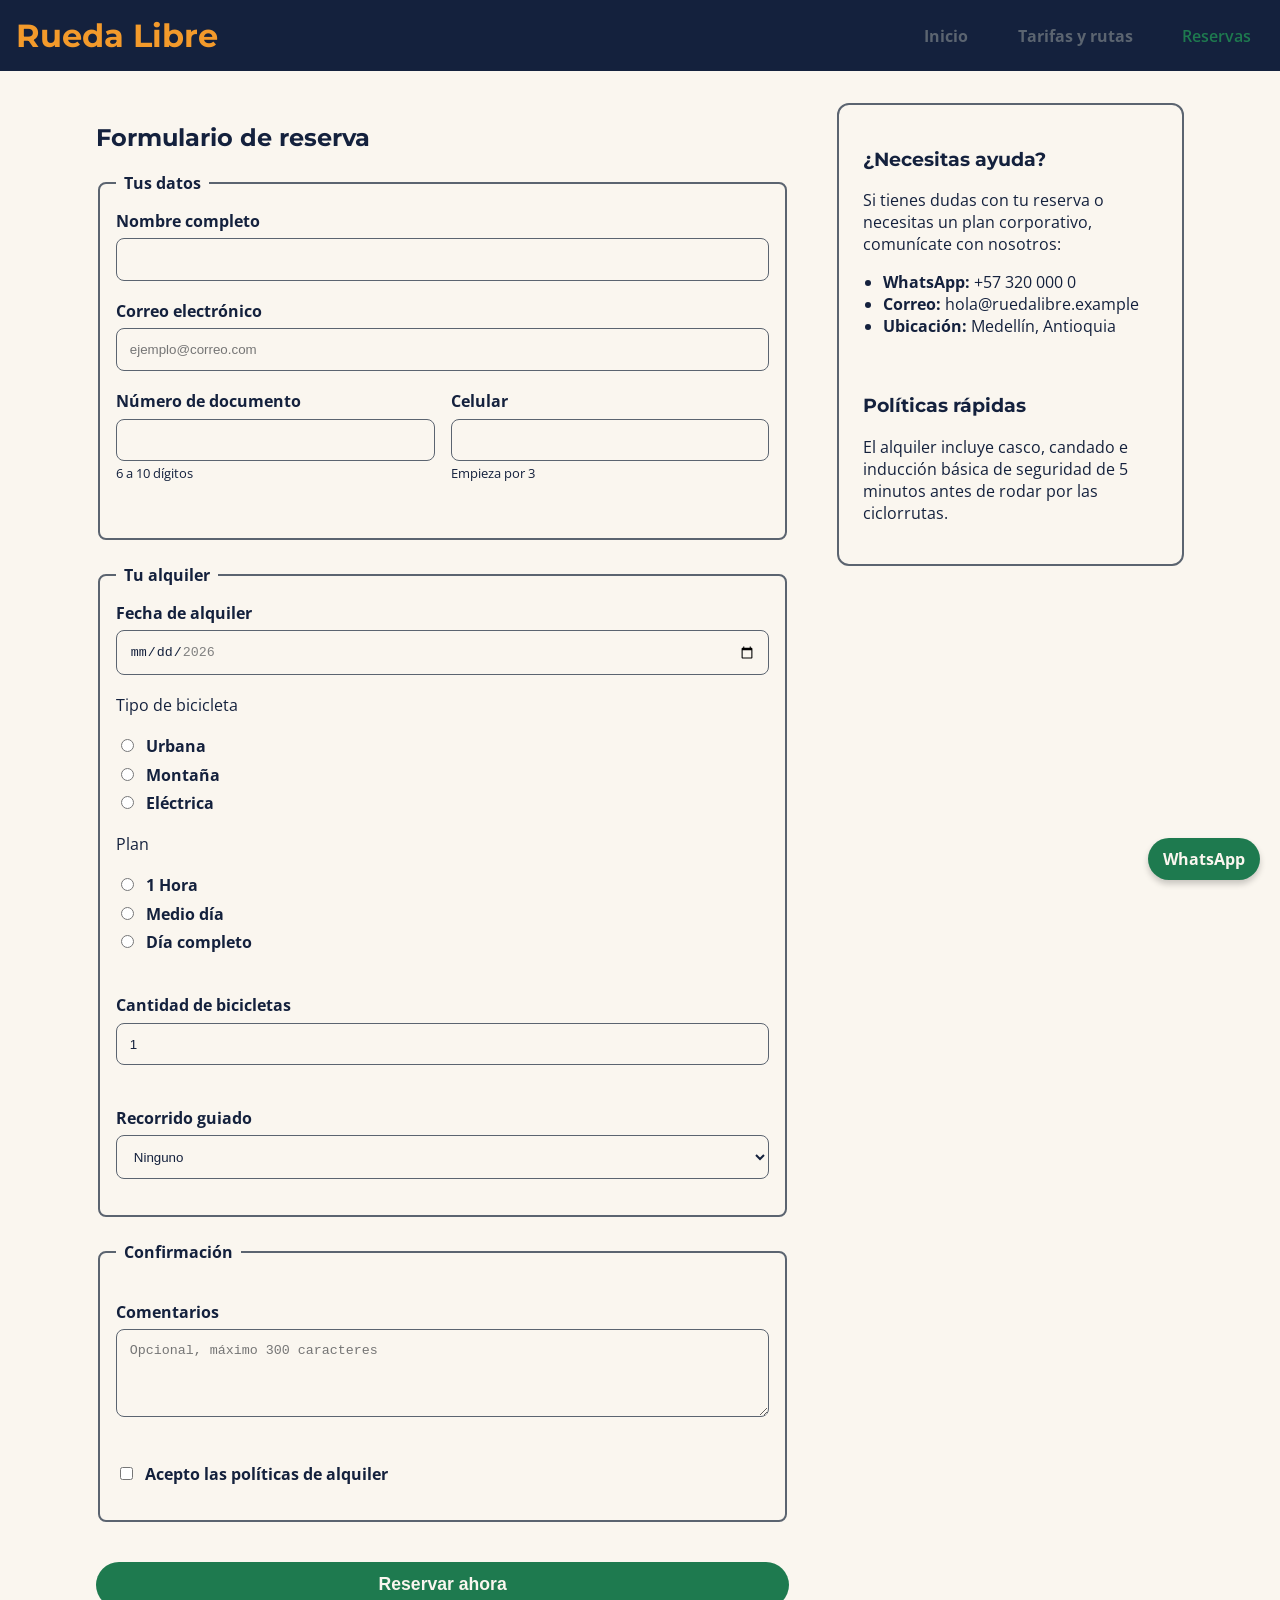
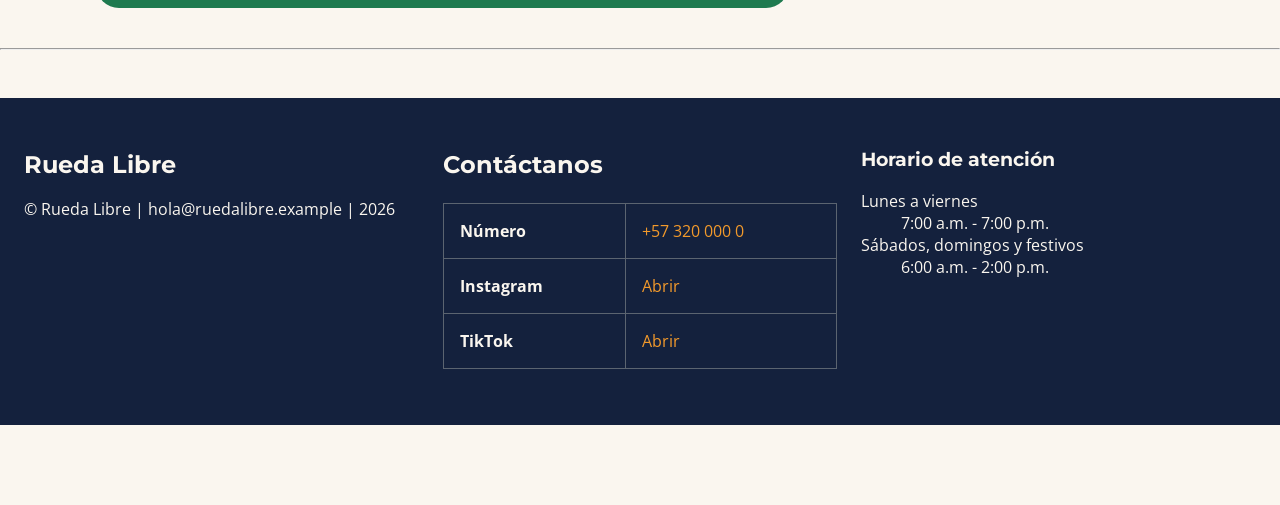
==== commit 5aa8d752: "responsive y soluciones" ====
--- a/paginas/reservas.html
+++ b/paginas/reservas.html
@@ -1,9 +1,9 @@
-<!doctype html>
+<!DOCTYPE html>
 <html lang="es">
   <head>
     <meta charset="UTF-8" />
     <meta name="viewport" content="width=device-width, initial-scale=1.0" />
-    <title>Tarifas y rutas - Rueda Libre</title>
+    <title>Reserva tu bicicleta - Rueda Libre</title>
     <link rel="preconnect" href="https://fonts.googleapis.com" />
     <link rel="preconnect" href="https://fonts.gstatic.com" crossorigin />
     <link href="https://fonts.googleapis.com/css2?family=Montserrat:wght@400;700&family=Open+Sans:wght@400;600&display=swap" rel="stylesheet" />
@@ -11,119 +11,143 @@
   </head>
 
   <body>
-    <!-- enlace flotante de whatsapp -->
+    <!-- boton flotante para contacto rapido -->
     <a href="https://wa.me/573000000000" class="whatsapp" target="_blank">WhatsApp</a>
 
-    <!-- menu de navegacion -->
+    <!-- cabecera compartida con el menu activo en reservas -->
     <header id="cabecera">
       <h1>Rueda Libre</h1>
       <nav>
         <ul id="menu">
           <li><a href="../index.html">Inicio</a></li>
-          <li><a href="tarifas.html" class="activo">Tarifas y rutas</a></li>
-          <li><a href="reservas.html">Reservas</a></li>
+          <li><a href="tarifas.html">Tarifas y rutas</a></li>
+          <li><a href="reservas.html" class="activo">Reservas</a></li>
         </ul>
       </nav>
     </header>
 
     <main>
-      <!-- seccion principal con la tabla de precios por tipo de bici -->
-      <section>
-        <img src="../img/images.jpeg" alt="Logo de Rueda Libre" width="400" />
-        <h2>Tarifas</h2>
-        <p>Descubre nuestras tarifas competitivas para el alquiler de bicicletas en Medellín.</p>
+      <!-- PASO 3: Layout de reservas en proporción 2:1 (Formulario e información lateral) -->
+      <div class="reservas-layout">
+        
+        <!-- Columna 1: El formulario (ocupa 2 partes / dos tercios) -->
+        <section class="seccion-formulario">
+          <h2>Formulario de reserva</h2>
 
-        <table>
-          <thead>
-            <tr>
-              <th>Tipo de bicicleta</th>
-              <th>1 hora</th>
-              <th>Medio día (4h)</th>
-              <th>Día completo</th>
-            </tr>
-          </thead>
-          <tbody>
-            <tr>
-              <td>Urbana</td>
-              <td>$10.000</td>
-              <td>$30.000</td>
-              <td>$50.000</td>
-            </tr>
-            <tr>
-              <td>Montaña</td>
-              <td>$15.000</td>
-              <td>$45.000</td>
-              <td>$70.000</td>
-            </tr>
-            <tr>
-              <td class="celda-electrica">
-                Eléctrica <span class="etiqueta-nuevo">Nuevo</span>
-              </td>
-              <td>$25.000</td>
-              <td>$70.000</td>
-              <td>$110.000</td>
-            </tr>
-          </tbody>
-        </table>
-      </section>
+          <form action="#" method="post">
+            
+            <!-- PRIMER BLOQUE: Datos personales del cliente -->
+            <fieldset>
+              <legend>Tus datos</legend>
 
-      <!-- PASO 2: Galería "Nuestras rutas" con tres tarjetas en una sola fila -->
-      <section id="recorridos">
-        <h2>Nuestras rutas guiadas</h2>
-        <p>Explora Medellín y sus alrededores con nuestros recorridos especializados:</p>
+              <div>
+                <label for="nombre">Nombre completo</label>
+                <input type="text" id="nombre" name="nombre" required minlength="3">
+              </div>
 
-        <div class="galeria-rutas">
-          <!-- Tarjeta de ruta 1 -->
-          <article class="tarjeta-ruta">
-            <img src="../img/ciclista.jpg" alt="Río y parques">
-            <h3>Río y parques</h3>
-            <p><strong>Distancia:</strong> 12 km</p>
-            <p><strong>Duración:</strong> 2h | <strong>Nivel:</strong> Fácil</p>
-            <p class="precio">$45.000</p>
-            <a href="reservas.html" class="btn-reserva">Reservar ruta</a>
-          </article>
+              <div>
+                <label for="correo">Correo electrónico</label>
+                <input type="email" id="correo" name="correo" required placeholder="ejemplo@correo.com">
+              </div>
 
-          <!-- Tarjeta de ruta 2 -->
-          <article class="tarjeta-ruta">
-            <img src="../img/taller.jpg" alt="Sabores de barrio">
-            <h3>Sabores de barrio</h3>
-            <p><strong>Distancia:</strong> 18 km</p>
-            <p><strong>Duración:</strong> 3h | <strong>Nivel:</strong> Medio</p>
-            <p class="precio">$60.000</p>
-            <a href="reservas.html" class="btn-reserva">Reservar ruta</a>
-          </article>
+              <!-- PASO 4: Dos campos cortos relacionados en la misma fila usando Flexbox -->
+              <div class="fila-campos">
+                <div class="campo-corto">
+                  <label for="documento">Número de documento</label>
+                  <input type="text" id="documento" name="documento" required pattern="[0-9]{6,10}" inputmode="numeric" title="Solo números, entre 6 y 10 dígitos">
+                  <small>6 a 10 dígitos</small>
+                </div>
 
-          <!-- Tarjeta de ruta 3 -->
-          <article class="tarjeta-ruta">
-            <img src="../img/encuentra.jpg" alt="Reto Las Palmas">
-            <h3>Reto Las Palmas</h3>
-            <p><strong>Distancia:</strong> 25 km</p>
-            <p><strong>Duración:</strong> 4h | <strong>Nivel:</strong> Difícil</p>
-            <p class="precio">$85.000</p>
-            <a href="reservas.html" class="btn-reserva">Reservar ruta</a>
-          </article>
-        </div>
-      </section>
+                <div class="campo-corto">
+                  <label for="celular">Celular</label>
+                  <input type="tel" id="celular" name="celular" required pattern="3[0-9]{9}" maxlength="10" inputmode="numeric" title="Debe tener 10 dígitos y empezar por 3">
+                  <small>Empieza por 3</small>
+                </div>
+              </div>
+            </fieldset>
 
-      <br />
-      <p>
-        Todas las tarifas incluyen casco y candado. Los recorridos salen sábados y domingos a las 7:00 a.m.
-      </p>
+            <!-- SEGUNDO BLOQUE: Eleccion de la bicicleta, fechas y planes -->
+            <fieldset>
+              <legend>Tu alquiler</legend>
+              <div> 
+                <label for="fecha">Fecha de alquiler</label> 
+                <input type="date" id="fecha" name="fecha" required min="2026-11-01" max="2026-12-31">
+              </div>
+               
+              <p>Tipo de bicicleta</p>
+              <div>
+                <label><input type="radio" id="bici-urbana" name="tipo_bicicleta" value="urbana" required> Urbana</label>
+                <label><input type="radio" id="bici-montana" name="tipo_bicicleta" value="montana"> Montaña</label>
+                <label><input type="radio" id="bici-electrica" name="tipo_bicicleta" value="electrica"> Eléctrica</label>
+              </div>
 
-      <!-- listado de recomendaciones para los tours -->
-      <aside>
-        <h3>Qué Llevar:</h3>
-        <ul>
-          <li>Ropa cómoda</li>
-          <li>Agua</li>
-          <li>Protector solar</li>
-          <li>Documento de identidad</li>
-        </ul>
-      </aside>
+              <div>
+                <p>Plan</p>
+                <label><input type="radio" id="plan-1h" name="plan" value="1h" required> 1 Hora</label>
+                <label><input type="radio" id="plan-medio" name="plan" value="medio_dia"> Medio día</label>
+                <label><input type="radio" id="plan-completo" name="plan" value="dia_completo"> Día completo</label>
+              </div>
+              <br>
+              
+              <div>
+                <label for="cantidad">Cantidad de bicicletas</label>
+                <input type="number" id="cantidad" name="cantidad" required min="1" max="6" value="1">
+              </div>
+              <br>
+              
+              <div>
+                <label for="recorrido">Recorrido guiado</label>
+                <select id="recorrido" name="recorrido">
+                  <option value="ninguno">Ninguno</option>
+                  <option value="rio y parques">Río y parques</option>
+                  <option value="sabores de barrio">Sabores de barrio</option>
+                  <option value="reto las palmas">Reto Las Palmas</option>
+                </select>
+              </div>
+            </fieldset>
+
+            <!-- TERCER BLOQUE: Notas extra y aceptacion de politicas -->
+            <fieldset>
+              <legend>Confirmación</legend>
+              <br>
+              <div>
+                <label for="comentarios">Comentarios</label>
+                <textarea name="comentarios" id="comentarios" maxlength="300" rows="4" placeholder="Opcional, máximo 300 caracteres"></textarea>
+              </div>
+              <br>
+              
+              <div>
+                <label>
+                  <input type="checkbox" id="politicas" name="politica" required>
+                  Acepto las políticas de alquiler
+                </label>
+              </div>
+            </fieldset>
+
+            <!-- boton para enviar los datos del form -->
+            <button type="submit" class="btn-reserva">Reservar ahora</button>
+          </form>
+        </section>
+
+        <!-- Columna 2: Información de contacto y ayuda (ocupa 1 parte / un tercio) -->
+        <aside class="lateral-contacto">
+          <h3>¿Necesitas ayuda?</h3>
+          <p>Si tienes dudas con tu reserva o necesitas un plan corporativo, comunícate con nosotros:</p>
+          <ul>
+            <li><strong>WhatsApp:</strong> +57 320 000 0</li>
+            <li><strong>Correo:</strong> hola@ruedalibre.example</li>
+            <li><strong>Ubicación:</strong> Medellín, Antioquia</li>
+          </ul>
+          <br>
+          <h3>Políticas rápidas</h3>
+          <p>El alquiler incluye casco, candado e inducción básica de seguridad de 5 minutos antes de rodar por las ciclorrutas.</p>
+        </aside>
+
+      </div>
     </main>
 
-    <hr />
-    
+    <hr>
+
     <!-- Pie de página unificado en tres columnas -->
     <footer id="pie">
       <div>
--- a/css/styles.css
+++ b/css/styles.css
@@ -16,7 +16,6 @@
   --espacios-lg: 2rem;
 }
 
-/* reseteo universal para asegurar las medidas exactas */
 *,
 *::before,
 *::after {
@@ -50,7 +49,7 @@
 
 
 /* =========================================
-   2. ENCABEZADO Y NAVEGACIÓN (FLEXBOX)
+   2. ENCABEZADO Y NAVEGACIÓN (VERSIÓN MÓVIL BASE: 1 COLUMNA)
    ========================================= */
 header,
 #cabecera {
@@ -58,10 +57,10 @@
   color: var(--crema);
   padding: var(--espacios-md);
   display: flex;
-  flex-direction: row;
-  justify-content: space-between;
+  flex-direction: column;
   align-items: center;
-  flex-wrap: wrap;
+  text-align: center;
+  gap: 1rem;
 }
 
 header h1 {
@@ -69,15 +68,14 @@
   color: var(--naranja-pedal);
 }
 
-/* Contenedor flexible del menú con gap y flex-wrap */
 #menu {
   display: flex;
-  flex-direction: row;
+  flex-direction: column;
   list-style: none;
-  gap: 1.5rem;
-  flex-wrap: wrap;
+  gap: 0.8rem;
   margin: 0;
   padding: 0;
+  align-items: center;
 }
 
 #menu a {
@@ -87,7 +85,6 @@
   padding: 0.5rem 0.8rem;
 }
 
-/* estado de la pagina actual en el menu */
 #menu a.activo {
   color: var(--verde-ruta);
   font-weight: 600;
@@ -110,46 +107,39 @@
 
 
 /* =========================================
-   3. SECCIONES Y TARJETAS (SERVICIOS Y FLOTA)
+   3. SECCIONES Y TARJETAS (ESTILO BASE MÓVIL: 1 COLUMNA)
    ========================================= */
 #inicio {
-  min-height: 40vh;
   padding-top: var(--espacios-lg);
   padding-bottom: var(--espacios-lg);
 }
 
-/* PASO 1: Portada hero en dos columnas con Grid y centrado vertical */
 .portada-hero {
-  display: grid;
-  grid-template-columns: 1fr 1fr;
-  align-items: center;
-  gap: 3rem;
-  margin-bottom: 3rem;
-  padding: 2rem 0;
-}
-
-/* Contenedor flex para alinear los 3 servicios principales en horizontal en PC */
+  display: flex;
+  flex-direction: column;
+  gap: 2rem;
+  margin-bottom: 2rem;
+  padding: 1rem 0;
+  text-align: center;
+}
+
+.portada-hero .btn-reserva {
+  margin: 0 auto;
+}
+
 .servicios-principales {
   display: flex;
-  flex-direction: row;
-  flex-wrap: wrap;
-  gap: 2rem;
-  justify-content: space-between;
-}
-
-.servicios-principales .servicio {
-  flex: 1 1 300px;
-}
-
-/* Cuadrícula adaptable para los 7 modelos de la flota con Grid */
+  flex-direction: column;
+  gap: 1.5rem;
+}
+
 .flota-grid {
-  display: grid;
-  grid-template-columns: repeat(auto-fit, minmax(280px, 1fr));
-  gap: 2rem;
-  margin-top: 2rem;
-}
-
-/* Estilo general de las tarjetas en formato flexible para alinear el contenido al fondo */
+  display: flex;
+  flex-direction: column;
+  gap: 1.5rem;
+  margin-top: 1.5rem;
+}
+
 .servicio {
   display: flex;
   flex-direction: column;
@@ -160,7 +150,6 @@
   background-color: var(--crema);
 }
 
-/* Control estricto de la imagen para que llene la tarjeta de lado a lado con bordes redondeados */
 .servicio img {
   width: 100%;
   height: 200px;
@@ -170,7 +159,6 @@
   margin-bottom: 1rem;
 }
 
-/* Estilo para los precios dentro de la flota */
 .servicio .precio {
   font-weight: bold;
   color: var(--verde-ruta);
@@ -179,13 +167,13 @@
 
 
 /* =========================================
-   PASO 2: GALERÍA "NUESTRAS RUTAS" (GRID)
+   GALERÍA DE RUTAS (MÓVIL BASE: 1 COLUMNA)
    ========================================= */
 .galeria-rutas {
-  display: grid;
-  grid-template-columns: repeat(3, 1fr); /* 3 columnas en una sola fila */
-  gap: 2rem;
-  margin: 2rem 0;
+  display: flex;
+  flex-direction: column;
+  gap: 1.5rem;
+  margin: 1.5rem 0;
 }
 
 .tarjeta-ruta {
@@ -215,13 +203,12 @@
 
 
 /* =========================================
-   PASO 3: LAYOUT DE RESERVAS EN PROPORCIÓN 2:1 (GRID)
+   LAYOUT DE RESERVAS (MÓVIL BASE: 1 COLUMNA)
    ========================================= */
 .reservas-layout {
-  display: grid;
-  grid-template-columns: 2fr 1fr; /* Formulario 2 partes, lateral 1 parte */
-  gap: 3rem;
-  align-items: start;
+  display: flex;
+  flex-direction: column;
+  gap: 2rem;
 }
 
 .reservas-layout form {
@@ -242,40 +229,21 @@
 
 
 /* =========================================
-   PASO 4: CAMPOS CORTOS EN LA MISMA FILA (FLEXBOX)
-   ========================================= */
-.fila-campos {
-  display: flex;
-  flex-direction: row;
-  gap: 1rem;
-  justify-content: space-between;
-  margin-bottom: 1.5rem;
-}
-
-.campo-corto {
-  flex: 1;
-}
-
-.campo-corto input {
-  width: 100%;
-}
-
-
-/* =========================================
-   4. TABLAS (Tarifas y Rutas)
+   4. TABLAS (Móvil base adaptado)
    ========================================= */
 .tabla,
 table {
   width: 100%;
   border-collapse: collapse;
-  margin: 2rem 0;
+  margin: 1.5rem 0;
+  font-size: 0.9rem;
 }
 
 .tabla th,
 .tabla td,
 table th,
 table td {
-  padding: 1rem;
+  padding: 0.6rem;
   border: 1px solid var(--gris-asfalto);
   text-align: left;
 }
@@ -332,6 +300,9 @@
   text-decoration: none;
   font-weight: 600;
   display: inline-block;
+  border: none;
+  cursor: pointer;
+  text-align: center;
 }
 
 .btn-reserva:hover {
@@ -346,12 +317,12 @@
 
 
 /* =========================================
-   6. FORMULARIOS (Página de Reservas)
+   6. FORMULARIOS (Móvil base)
    ========================================= */
 form fieldset {
   border: 2px solid var(--gris-asfalto);
   border-radius: 8px;
-  padding: 1.5rem;
+  padding: 1rem;
   margin-bottom: 1.5rem;
   background-color: var(--crema);
 }
@@ -362,15 +333,14 @@
   padding: 0 0.5rem;
 }
 
-form .campo,
 form div,
 form p {
-  margin-bottom: 1.5rem;
+  margin-bottom: 1.2rem;
 }
 
 form label {
   display: block;
-  margin-bottom: 0.5rem;
+  margin-bottom: 0.4rem;
   font-weight: bold;
 }
 
@@ -381,12 +351,10 @@
   padding: 0.8rem;
   border: 1px solid var(--gris-asfalto);
   border-radius: 8px;
-  box-sizing: border-box;
   background-color: var(--crema);
   color: var(--azul-noche);
 }
 
-/* ajuste para que los radios y checkboxes no se estiren al 100% */
 form input[type="radio"],
 form input[type="checkbox"] {
   width: auto;
@@ -415,71 +383,161 @@
   margin-top: 1rem;
 }
 
-
-/* =========================================
-   7. UTILIDADES, ELEMENTOS FLOTANTES Y PIE
-   ========================================= */
-.celda-electrica {
-  position: relative;
-  padding-right: 60px;
-}
-
-.etiqueta-nuevo {
-  position: absolute;
-  top: 4px;
-  right: 4px;
-  background: var(--naranja-pedal);
-  color: var(--azul-noche);
-  padding: 2px 6px;
-  border-radius: 8px;
-  font-size: 0.65rem;
-  font-weight: bold;
-}
-
+/* Fila de campos cortos en móvil: en columna por defecto */
+.fila-campos {
+  display: flex;
+  flex-direction: column;
+  gap: 1.2rem;
+  margin-bottom: 1.2rem;
+}
+
+.campo-corto {
+  flex: 1;
+}
+
+
+/* =========================================
+   7. PIE DE PÁGINA (MÓVIL BASE: 1 COLUMNA)
+   ========================================= */
+#pie {
+  display: flex;
+  flex-direction: column;
+  gap: 2rem;
+  background-color: var(--azul-noche);
+  color: var(--crema);
+  padding: 2rem 1.5rem;
+  margin-top: 3rem;
+}
+
+#pie table tbody tr:nth-child(even) {
+  background-color: transparent;
+}
+
+#pie table td, 
+#pie table th {
+  border: 1px solid var(--gris-asfalto);
+}
+
+#pie a {
+  color: var(--naranja-pedal);
+  text-decoration: none;
+}
+
+#pie a:hover {
+  text-decoration: underline;
+}
+
+/* Botón flotante de WhatsApp (Corregido con su punto) */
 .whatsapp {
   position: fixed;
   bottom: 20px;
   right: 20px;
-  background: var(--verde-ruta);
+  background-color: var(--verde-ruta);
   color: var(--crema);
   padding: 10px 15px;
   border-radius: 50px;
   text-decoration: none;
   font-weight: bold;
   z-index: 1000;
-}
-
-/* Pie organizado en tres bloques alineados por arriba */
-#pie {
-  display: grid;
-  grid-template-columns: repeat(auto-fit, minmax(220px, 1fr));
-  align-items: start;
-  gap: 1.5rem;
-  background-color: var(--azul-noche);
-  color: var(--crema);
-  padding: 2rem;
-  margin-top: 3rem;
-}
-
-/*quito las franjas alternas blancas para que el footer se vea uniforme*/
-#pie table tbody tr:nth-child(even) {
-  background-color: transparent;
-}
-
-#pie table td, 
-#pie table th {
-  border: 1px solid var(--gris-asfalto);
-}
-
-#pie a {
-  color: var(--naranja-pedal);
-  text-decoration: none;
-}
-
-#pie a:hover {
-  text-decoration: underline;
+  box-shadow: 0 4px 6px rgba(0, 0, 0, 0.2);
+}
+
+.whatsapp:hover {
+  background-color: var(--naranja-pedal);
+  color: var(--azul-noche);
 }
 
 footer {
   margin-bottom: 80px;
+}
+
+
+/* =========================================
+   8. MEDIA QUERIES (TABLET Y ESCRITORIO - A PARTIR DE 768px)
+   ========================================= */
+@media (min-width: 768px) {
+  /* Encabezado: recupera distribución horizontal */
+  header, #cabecera {
+    flex-direction: row;
+    justify-content: space-between;
+    text-align: left;
+  }
+
+  #menu {
+    flex-direction: row;
+    gap: 1.5rem;
+  }
+
+  /* Portada hero en dos columnas */
+  .portada-hero {
+    display: grid;
+    grid-template-columns: 1fr 1fr;
+    align-items: center;
+    gap: 3rem;
+    text-align: left;
+  }
+
+  .portada-hero .btn-reserva {
+    margin: 0;
+  }
+
+  /* Servicios principales: se acomodan en fila */
+  .servicios-principales {
+    flex-direction: row;
+    flex-wrap: wrap;
+    justify-content: space-between;
+  }
+
+  .servicios-principales .servicio {
+    flex: 1 1 300px;
+  }
+
+  /* Flota de bicicletas en cuadrícula adaptable */
+  .flota-grid {
+    display: grid;
+    grid-template-columns: repeat(auto-fit, minmax(280px, 1fr));
+    gap: 2rem;
+  }
+
+  /* Galería de rutas en 3 columnas */
+  .galeria-rutas {
+    display: grid;
+    grid-template-columns: repeat(3, 1fr);
+    gap: 2rem;
+  }
+
+  /* Layout de reservas en proporción 2:1 */
+  .reservas-layout {
+    display: grid;
+    grid-template-columns: 2fr 1fr;
+    gap: 3rem;
+    align-items: start;
+  }
+
+  /* Fila de campos cortos (documento y celular) lado a lado */
+  .fila-campos {
+    flex-direction: row;
+    gap: 1rem;
+  }
+
+  /* Tablas con tamaño normal en pantallas grandes */
+  .tabla,
+  table {
+    font-size: 1rem;
+  }
+
+  .tabla th,
+  .tabla td,
+  table th,
+  table td {
+    padding: 1rem;
+  }
+
+  /* Pie de página en columnas organizadas */
+  #pie {
+    display: grid;
+    grid-template-columns: repeat(auto-fit, minmax(220px, 1fr));
+    align-items: start;
+    gap: 1.5rem;
+  }
 }
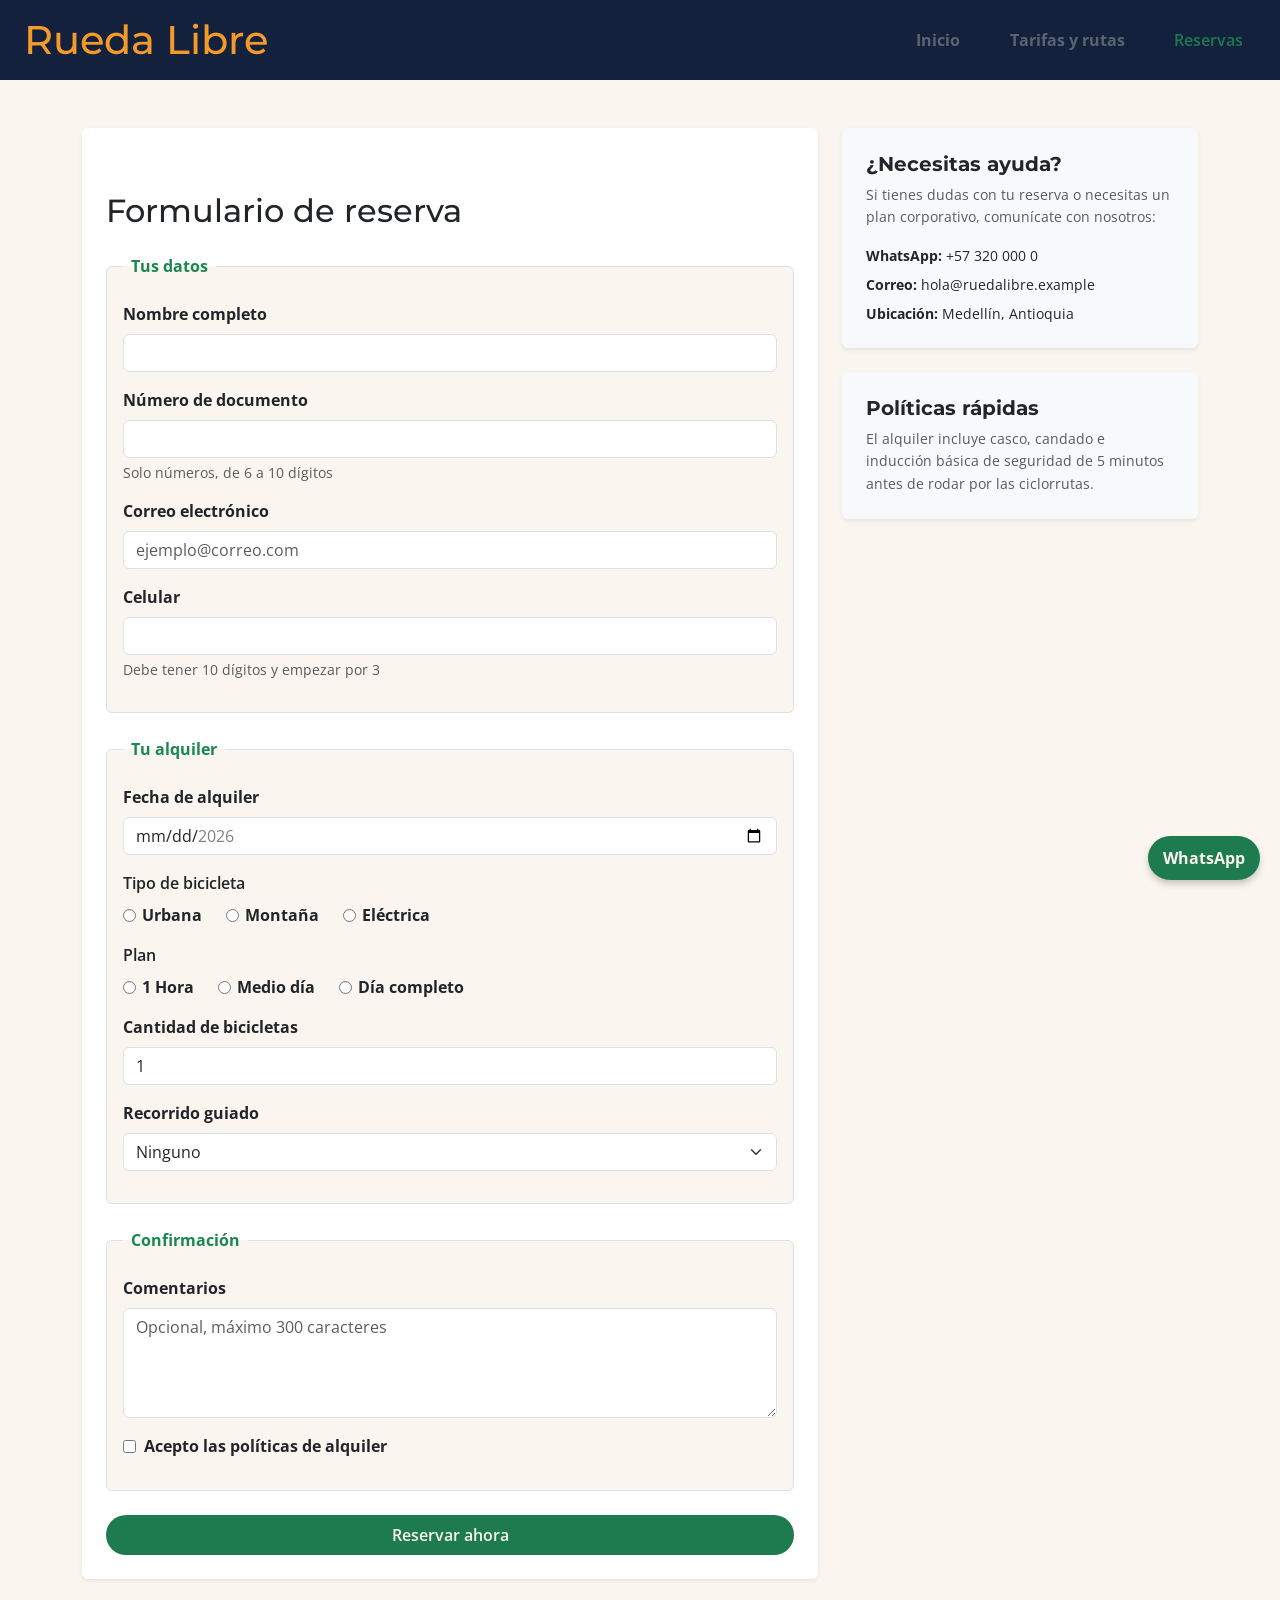
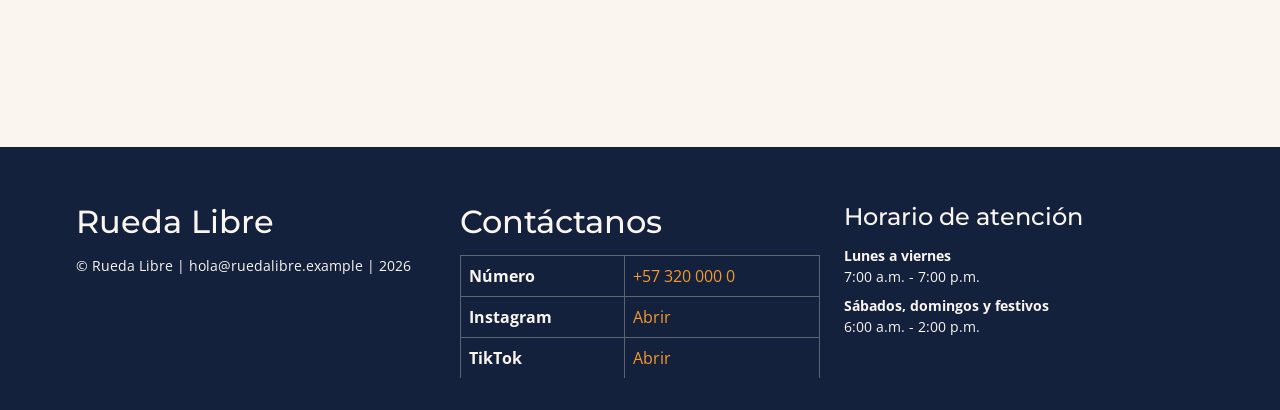
==== commit 2da40031: "dia 3" ====
--- a/paginas/reservas.html
+++ b/paginas/reservas.html
@@ -7,6 +7,8 @@
     <link rel="preconnect" href="https://fonts.googleapis.com" />
     <link rel="preconnect" href="https://fonts.gstatic.com" crossorigin />
     <link href="https://fonts.googleapis.com/css2?family=Montserrat:wght@400;700&family=Open+Sans:wght@400;600&display=swap" rel="stylesheet" />
+    <!-- Bootstrap 5 CSS CDN -->
+    <link href="https://cdn.jsdelivr.net/npm/bootstrap@5.3.3/dist/css/bootstrap.min.css" rel="stylesheet" />
     <link rel="stylesheet" href="../css/styles.css" />
   </head>
 
@@ -15,7 +17,7 @@
     <a href="https://wa.me/573000000000" class="whatsapp" target="_blank">WhatsApp</a>
 
     <!-- cabecera compartida con el menu activo en reservas -->
-    <header id="cabecera">
+    <header id="cabecera" class="py-3 px-4">
       <h1>Rueda Libre</h1>
       <nav>
         <ul id="menu">
@@ -26,166 +28,195 @@
       </nav>
     </header>
 
-    <main>
-      <!-- PASO 3: Layout de reservas en proporción 2:1 (Formulario e información lateral) -->
-      <div class="reservas-layout">
+    <main class="container my-5">
+      <!-- Layout de reservas en proporción 8/4 con Bootstrap -->
+      <div class="row g-4">
         
-        <!-- Columna 1: El formulario (ocupa 2 partes / dos tercios) -->
-        <section class="seccion-formulario">
-          <h2>Formulario de reserva</h2>
-
-          <form action="#" method="post">
-            
-            <!-- PRIMER BLOQUE: Datos personales del cliente -->
-            <fieldset>
-              <legend>Tus datos</legend>
-
-              <div>
-                <label for="nombre">Nombre completo</label>
-                <input type="text" id="nombre" name="nombre" required minlength="3">
-              </div>
-
-              <div>
-                <label for="correo">Correo electrónico</label>
-                <input type="email" id="correo" name="correo" required placeholder="ejemplo@correo.com">
-              </div>
-
-              <!-- PASO 4: Dos campos cortos relacionados en la misma fila usando Flexbox -->
-              <div class="fila-campos">
-                <div class="campo-corto">
-                  <label for="documento">Número de documento</label>
-                  <input type="text" id="documento" name="documento" required pattern="[0-9]{6,10}" inputmode="numeric" title="Solo números, entre 6 y 10 dígitos">
-                  <small>6 a 10 dígitos</small>
-                </div>
-
-                <div class="campo-corto">
-                  <label for="celular">Celular</label>
-                  <input type="tel" id="celular" name="celular" required pattern="3[0-9]{9}" maxlength="10" inputmode="numeric" title="Debe tener 10 dígitos y empezar por 3">
-                  <small>Empieza por 3</small>
-                </div>
-              </div>
-            </fieldset>
-
-            <!-- SEGUNDO BLOQUE: Eleccion de la bicicleta, fechas y planes -->
-            <fieldset>
-              <legend>Tu alquiler</legend>
-              <div> 
-                <label for="fecha">Fecha de alquiler</label> 
-                <input type="date" id="fecha" name="fecha" required min="2026-11-01" max="2026-12-31">
-              </div>
-               
-              <p>Tipo de bicicleta</p>
-              <div>
-                <label><input type="radio" id="bici-urbana" name="tipo_bicicleta" value="urbana" required> Urbana</label>
-                <label><input type="radio" id="bici-montana" name="tipo_bicicleta" value="montana"> Montaña</label>
-                <label><input type="radio" id="bici-electrica" name="tipo_bicicleta" value="electrica"> Eléctrica</label>
-              </div>
-
-              <div>
-                <p>Plan</p>
-                <label><input type="radio" id="plan-1h" name="plan" value="1h" required> 1 Hora</label>
-                <label><input type="radio" id="plan-medio" name="plan" value="medio_dia"> Medio día</label>
-                <label><input type="radio" id="plan-completo" name="plan" value="dia_completo"> Día completo</label>
-              </div>
-              <br>
-              
-              <div>
-                <label for="cantidad">Cantidad de bicicletas</label>
-                <input type="number" id="cantidad" name="cantidad" required min="1" max="6" value="1">
-              </div>
-              <br>
-              
-              <div>
-                <label for="recorrido">Recorrido guiado</label>
-                <select id="recorrido" name="recorrido">
-                  <option value="ninguno">Ninguno</option>
-                  <option value="rio y parques">Río y parques</option>
-                  <option value="sabores de barrio">Sabores de barrio</option>
-                  <option value="reto las palmas">Reto Las Palmas</option>
-                </select>
-              </div>
-            </fieldset>
-
-            <!-- TERCER BLOQUE: Notas extra y aceptacion de politicas -->
-            <fieldset>
-              <legend>Confirmación</legend>
-              <br>
-              <div>
-                <label for="comentarios">Comentarios</label>
-                <textarea name="comentarios" id="comentarios" maxlength="300" rows="4" placeholder="Opcional, máximo 300 caracteres"></textarea>
-              </div>
-              <br>
-              
-              <div>
-                <label>
-                  <input type="checkbox" id="politicas" name="politica" required>
-                  Acepto las políticas de alquiler
-                </label>
-              </div>
-            </fieldset>
-
-            <!-- boton para enviar los datos del form -->
-            <button type="submit" class="btn-reserva">Reservar ahora</button>
-          </form>
+        <!-- Columna 1: El formulario (ocupa 8 columnas en pantallas grandes) -->
+        <section class="col-12 col-lg-8">
+          <div class="card shadow-sm border-0 p-4">
+            <h2 class="mb-4">Formulario de reserva</h2>
+
+            <form action="#" method="post" class="needs-validation">
+              <!-- PRIMER BLOQUE: Datos personales del cliente -->
+              <fieldset class="mb-4 border p-3 rounded">
+                <legend class="float-none w-auto px-2 fs-6 fw-bold text-success">Tus datos</legend>
+
+                <div class="mb-3">
+                  <label for="nombre" class="form-label" style="width: auto;">Nombre completo</label>
+                  <input type="text" id="nombre" name="nombre" class="form-control" required minlength="3">
+                </div>
+
+                <div class="mb-3">
+                  <label for="documento" class="form-label" style="width: auto;">Número de documento</label>
+                  <input type="text" id="documento" name="documento" class="form-control" required pattern="[0-9]{6,10}" inputmode="numeric" title="Solo números, entre 6 y 10 dígitos">
+                  <div class="form-text">Solo números, de 6 a 10 dígitos</div>
+                </div>
+
+                <div class="mb-3">
+                  <label for="correo" class="form-label" style="width: auto;">Correo electrónico</label>
+                  <input type="email" id="correo" name="correo" class="form-control" required placeholder="ejemplo@correo.com">
+                </div>
+
+                <div class="mb-3">
+                  <label for="celular" class="form-label" style="width: auto;">Celular</label>
+                  <input type="tel" id="celular" name="celular" class="form-control" required pattern="3[0-9]{9}" maxlength="10" inputmode="numeric" title="Debe tener 10 dígitos y empezar por 3">
+                  <div class="form-text">Debe tener 10 dígitos y empezar por 3</div>
+                </div>
+              </fieldset>
+
+              <!-- SEGUNDO BLOQUE: Eleccion de la bicicleta, fechas y planes -->
+              <fieldset class="mb-4 border p-3 rounded">
+                <legend class="float-none w-auto px-2 fs-6 fw-bold text-success">Tu alquiler</legend>
+                
+                <div class="mb-3"> 
+                  <label for="fecha" class="form-label" style="width: auto;">Fecha de alquiler</label> 
+                  <input type="date" id="fecha" name="fecha" class="form-control" required min="2026-11-01" max="2026-12-31">
+                </div>
+                 
+                <!-- TIPO DE BICICLETA -->
+                <div class="mb-3">
+                  <label class="form-label fw-semibold d-block" style="width: auto;">Tipo de bicicleta</label>
+                  <div class="d-flex flex-wrap gap-4 align-items-center">
+                    <div style="display: flex; align-items: center; gap: 6px; width: auto;">
+                      <input type="radio" id="bici-urbana" name="tipo_bicicleta" value="urbana" required style="width: auto; margin: 0;">
+                      <label for="bici-urbana" style="width: auto; margin: 0; white-space: nowrap;">Urbana</label>
+                    </div>
+
+                    <div style="display: flex; align-items: center; gap: 6px; width: auto;">
+                      <input type="radio" id="bici-montana" name="tipo_bicicleta" value="montana" style="width: auto; margin: 0;">
+                      <label for="bici-montana" style="width: auto; margin: 0; white-space: nowrap;">Montaña</label>
+                    </div>
+
+                    <div style="display: flex; align-items: center; gap: 6px; width: auto;">
+                      <input type="radio" id="bici-electrica" name="tipo_bicicleta" value="electrica" style="width: auto; margin: 0;">
+                      <label for="bici-electrica" style="width: auto; margin: 0; white-space: nowrap;">Eléctrica</label>
+                    </div>
+                  </div>
+                </div>
+
+                <!-- PLAN -->
+                <div class="mb-3">
+                  <label class="form-label fw-semibold d-block" style="width: auto;">Plan</label>
+                  <div class="d-flex flex-wrap gap-4 align-items-center">
+                    <div style="display: flex; align-items: center; gap: 6px; width: auto;">
+                      <input type="radio" id="plan-1h" name="plan" value="1h" required style="width: auto; margin: 0;">
+                      <label for="plan-1h" style="width: auto; margin: 0; white-space: nowrap;">1 Hora</label>
+                    </div>
+
+                    <div style="display: flex; align-items: center; gap: 6px; width: auto;">
+                      <input type="radio" id="plan-medio" name="plan" value="medio_dia" style="width: auto; margin: 0;">
+                      <label for="plan-medio" style="width: auto; margin: 0; white-space: nowrap;">Medio día</label>
+                    </div>
+
+                    <div style="display: flex; align-items: center; gap: 6px; width: auto;">
+                      <input type="radio" id="plan-completo" name="plan" value="dia_completo" style="width: auto; margin: 0;">
+                      <label for="plan-completo" style="width: auto; margin: 0; white-space: nowrap;">Día completo</label>
+                    </div>
+                  </div>
+                </div>
+                
+                <div class="mb-3">
+                  <label for="cantidad" class="form-label" style="width: auto;">Cantidad de bicicletas</label>
+                  <input type="number" id="cantidad" name="cantidad" class="form-control" required min="1" max="6" value="1">
+                </div>
+                
+                <div class="mb-3">
+                  <label for="recorrido" class="form-label" style="width: auto;">Recorrido guiado</label>
+                  <select id="recorrido" name="recorrido" class="form-select">
+                    <option value="ninguno">Ninguno</option>
+                    <option value="rio y parques">Río y parques</option>
+                    <option value="sabores de barrio">Sabores de barrio</option>
+                    <option value="reto las palmas">Reto Las Palmas</option>
+                  </select>
+                </div>
+              </fieldset>
+
+              <!-- TERCER BLOQUE: Notas extra y aceptacion de politicas -->
+              <fieldset class="mb-4 border p-3 rounded">
+                <legend class="float-none w-auto px-2 fs-6 fw-bold text-success">Confirmación</legend>
+                
+                <div class="mb-3">
+                  <label for="comentarios" class="form-label" style="width: auto;">Comentarios</label>
+                  <textarea name="comentarios" id="comentarios" class="form-control" maxlength="300" rows="4" placeholder="Opcional, máximo 300 caracteres"></textarea>
+                </div>
+                
+                <div class="mb-3" style="display: flex; align-items: center; gap: 8px;">
+                  <input type="checkbox" id="politicas" name="politica" required style="width: auto; margin: 0;">
+                  <label for="politicas" style="width: auto; margin: 0;">Acepto las políticas de alquiler</label>
+                </div>
+              </fieldset>
+
+              <!-- boton para enviar los datos del form -->
+              <button type="submit" class="btn btn-success w-100 py-2">Reservar ahora</button>
+            </form>
+          </div>
         </section>
 
-        <!-- Columna 2: Información de contacto y ayuda (ocupa 1 parte / un tercio) -->
-        <aside class="lateral-contacto">
-          <h3>¿Necesitas ayuda?</h3>
-          <p>Si tienes dudas con tu reserva o necesitas un plan corporativo, comunícate con nosotros:</p>
-          <ul>
-            <li><strong>WhatsApp:</strong> +57 320 000 0</li>
-            <li><strong>Correo:</strong> hola@ruedalibre.example</li>
-            <li><strong>Ubicación:</strong> Medellín, Antioquia</li>
-          </ul>
-          <br>
-          <h3>Políticas rápidas</h3>
-          <p>El alquiler incluye casco, candado e inducción básica de seguridad de 5 minutos antes de rodar por las ciclorrutas.</p>
+        <!-- Columna 2: Información de contacto y ayuda (ocupa 4 columnas en pantallas grandes) -->
+        <aside class="col-12 col-lg-4">
+          <div class="card bg-light border-0 p-4 mb-4 shadow-sm">
+            <h3 class="h5 fw-bold text-dark">¿Necesitas ayuda?</h3>
+            <p class="small text-muted">Si tienes dudas con tu reserva o necesitas un plan corporativo, comunícate con nosotros:</p>
+            <ul class="list-unstyled small mb-0">
+              <li class="mb-2"><strong>WhatsApp:</strong> +57 320 000 0</li>
+              <li class="mb-2"><strong>Correo:</strong> hola@ruedalibre.example</li>
+              <li><strong>Ubicación:</strong> Medellín, Antioquia</li>
+            </ul>
+          </div>
+
+          <div class="card bg-light border-0 p-4 shadow-sm">
+            <h3 class="h5 fw-bold text-dark">Políticas rápidas</h3>
+            <p class="small text-muted mb-0">El alquiler incluye casco, candado e inducción básica de seguridad de 5 minutos antes de rodar por las ciclorrutas.</p>
+          </div>
         </aside>
 
       </div>
     </main>
 
-    <hr>
-
-    <!-- Pie de página unificado en tres columnas -->
+    <!-- PIE DE PÁGINA FUERA DEL MAIN (Ocupa el 100% de la pantalla) -->
     <footer id="pie">
-      <div>
-        <h2>Rueda Libre</h2>
-        <p>&copy; Rueda Libre | hola@ruedalibre.example | 2026</p>
-      </div>
-
-      <div>
-        <h2>Contáctanos</h2>
-        <table>
-          <tbody>
-            <tr>
-              <th>Número</th>
-              <td><a href="https://wa.me/57300000000">+57 320 000 0</a></td>
-            </tr>
-            <tr>
-              <th>Instagram</th>
-              <td><a href="https://instagram.com" target="_blank">Abrir</a></td>
-            </tr>
-            <tr>
-              <th>TikTok</th>
-              <td><a href="https://tiktok.com" target="_blank">Abrir</a></td>
-            </tr>
-          </tbody>
-        </table>
-      </div>
-
-      <div>
-        <aside>
-          <h3>Horario de atención</h3>
-          <dl>
-            <dt>Lunes a viernes</dt>
-            <dd>7:00 a.m. - 7:00 p.m.</dd>
-            <dt>Sábados, domingos y festivos</dt>
-            <dd>6:00 a.m. - 2:00 p.m.</dd>
-          </dl>
-        </aside>
+      <div class="row g-4 w-100 m-0">
+        <div class="col-12 col-md-4">
+          <h2>Rueda Libre</h2>
+          <p class="small">&copy; Rueda Libre | hola@ruedalibre.example | 2026</p>
+        </div>
+
+        <div class="col-12 col-md-4">
+          <h2>Contáctanos</h2>
+          <table class="table table-borderless">
+            <tbody>
+              <tr>
+                <th>Número</th>
+                <td><a href="https://wa.me/57300000000">+57 320 000 0</a></td>
+              </tr>
+              <tr>
+                <th>Instagram</th>
+                <td><a href="https://instagram.com" target="_blank">Abrir</a></td>
+              </tr>
+              <tr>
+                <th>TikTok</th>
+                <td><a href="https://tiktok.com" target="_blank">Abrir</a></td>
+              </tr>
+            </tbody>
+          </table>
+        </div>
+
+        <div class="col-12 col-md-4">
+          <aside>
+            <h3>Horario de atención</h3>
+            <dl class="small mb-0">
+              <dt>Lunes a viernes</dt>
+              <dd>7:00 a.m. - 7:00 p.m.</dd>
+              <dt>Sábados, domingos y festivos</dt>
+              <dd>6:00 a.m. - 2:00 p.m.</dd>
+            </dl>
+          </aside>
+        </div>
       </div>
     </footer>
+
+    <!-- Bootstrap 5 JS Bundle CDN -->
+    <script src="https://cdn.jsdelivr.net/npm/bootstrap@5.3.3/dist/js/bootstrap.bundle.min.js"></script>
   </body>
 </html>
--- a/css/styles.css
+++ b/css/styles.css
@@ -13,7 +13,7 @@
 
   --espacios-sm: 0.5rem;
   --espacios-md: 1rem;
-  --espacios-lg: 2rem;
+  --espacios-lg: 3rem;
 }
 
 *,
@@ -28,10 +28,33 @@
   font-family: var(--fuentes-texto);
   margin: 0;
   padding: 0;
-}
-
+  display: flex;
+  flex-direction: column;
+  min-height: 100vh;
+}
+
+/* Tipografías y tamaños originales */
 h1, h2, h3 {
   font-family: var(--fuentes-titulos);
+}
+
+h1 {
+  font-size: 2.5rem;
+}
+
+h2 {
+  font-size: 2rem;
+  margin-top: 2.5rem;
+  margin-bottom: 1rem;
+}
+
+h3 {
+  font-size: 1.5rem;
+}
+
+p {
+  font-size: 1rem;
+  line-height: 1.6;
 }
 
 img {
@@ -40,27 +63,36 @@
   display: block;
 }
 
+/* Márgenes laterales para el contenido principal */
 main {
-  max-width: 75rem; 
+  max-width: 75rem;
   width: 90%;
-  margin: 0 auto;
-  padding: var(--espacios-lg);
-}
-
-
-/* =========================================
-   2. ENCABEZADO Y NAVEGACIÓN (VERSIÓN MÓVIL BASE: 1 COLUMNA)
+  margin: 2rem auto;
+  padding-left: var(--espacios-lg);
+  padding-right: var(--espacios-lg);
+  flex: 1;
+}
+
+section {
+  margin-top: 3.5rem;
+  margin-bottom: 3.5rem;
+}
+
+
+/* =========================================
+   2. ENCABEZADO Y NAVEGACIÓN
    ========================================= */
 header,
 #cabecera {
   background-color: var(--azul-noche);
   color: var(--crema);
-  padding: var(--espacios-md);
+  padding: var(--espacios-md) var(--espacios-lg);
   display: flex;
   flex-direction: column;
   align-items: center;
   text-align: center;
   gap: 1rem;
+  width: 100%;
 }
 
 header h1 {
@@ -101,24 +133,16 @@
   outline-offset: 3px;
 }
 
-#menu li:hover {
-  transform: scale(1.05);
-}
-
-
-/* =========================================
-   3. SECCIONES Y TARJETAS (ESTILO BASE MÓVIL: 1 COLUMNA)
-   ========================================= */
-#inicio {
-  padding-top: var(--espacios-lg);
-  padding-bottom: var(--espacios-lg);
-}
-
+
+/* =========================================
+   3. SECCIONES, PORTADA Y TARJETAS
+   ========================================= */
 .portada-hero {
   display: flex;
   flex-direction: column;
   gap: 2rem;
-  margin-bottom: 2rem;
+  margin-top: 1.5rem;
+  margin-bottom: 3rem;
   padding: 1rem 0;
   text-align: center;
 }
@@ -133,14 +157,8 @@
   gap: 1.5rem;
 }
 
-.flota-grid {
-  display: flex;
-  flex-direction: column;
-  gap: 1.5rem;
-  margin-top: 1.5rem;
-}
-
-.servicio {
+.servicio,
+.tarjeta-ruta {
   display: flex;
   flex-direction: column;
   justify-content: space-between;
@@ -152,38 +170,12 @@
 
 .servicio img {
   width: 100%;
-  height: 200px;
-  object-fit: cover;
-  display: block;
-  border-radius: 10px;
+  height: 180px;
+  object-fit: contain;
+  background-color: #ffffff;
+  padding: 10px;
+  border-radius: 8px;
   margin-bottom: 1rem;
-}
-
-.servicio .precio {
-  font-weight: bold;
-  color: var(--verde-ruta);
-  margin: 0.5rem 0 1rem 0;
-}
-
-
-/* =========================================
-   GALERÍA DE RUTAS (MÓVIL BASE: 1 COLUMNA)
-   ========================================= */
-.galeria-rutas {
-  display: flex;
-  flex-direction: column;
-  gap: 1.5rem;
-  margin: 1.5rem 0;
-}
-
-.tarjeta-ruta {
-  display: flex;
-  flex-direction: column;
-  justify-content: space-between;
-  padding: 1.5rem;
-  border: 3px solid var(--gris-asfalto);
-  border-radius: 12px;
-  background-color: var(--crema);
 }
 
 .tarjeta-ruta img {
@@ -194,56 +186,29 @@
   margin-bottom: 1rem;
 }
 
-.tarjeta-ruta .precio {
+.precio {
   font-weight: bold;
   color: var(--verde-ruta);
-  font-size: 1.1rem;
   margin: 0.5rem 0 1rem 0;
 }
 
 
 /* =========================================
-   LAYOUT DE RESERVAS (MÓVIL BASE: 1 COLUMNA)
-   ========================================= */
-.reservas-layout {
-  display: flex;
-  flex-direction: column;
-  gap: 2rem;
-}
-
-.reservas-layout form {
-  max-width: 100%;
-  margin: 0;
-}
-
-.lateral-contacto {
-  background-color: var(--crema);
-  border: 2px solid var(--gris-asfalto);
-  border-radius: 12px;
-  padding: 1.5rem;
-}
-
-.lateral-contacto ul {
-  padding-left: 1.2rem;
-}
-
-
-/* =========================================
-   4. TABLAS (Móvil base adaptado)
+   4. TABLAS
    ========================================= */
 .tabla,
 table {
   width: 100%;
   border-collapse: collapse;
   margin: 1.5rem 0;
-  font-size: 0.9rem;
+  font-size: 1rem;
 }
 
 .tabla th,
 .tabla td,
 table th,
 table td {
-  padding: 0.6rem;
+  padding: 0.8rem;
   border: 1px solid var(--gris-asfalto);
   text-align: left;
 }
@@ -264,35 +229,8 @@
 /* =========================================
    5. BOTONES Y COMPONENTES
    ========================================= */
-.boton-primario,
-button,
+.btn-reserva,
 .btn {
-  background-color: var(--verde-ruta);
-  color: var(--crema);
-  padding: 10px 20px;
-  border: none;
-  border-radius: 5px;
-  text-decoration: none;
-  display: inline-block;
-  cursor: pointer;
-}
-
-.boton-secundario {
-  background-color: var(--naranja-pedal);
-  color: var(--azul-noche);
-  padding: 10px 20px;
-  border: none;
-  border-radius: 5px;
-  text-decoration: none;
-  display: inline-block;
-}
-
-button:hover,
-.btn:hover {
-  background-color: var(--naranja-pedal);
-}
-
-.btn-reserva {
   background-color: var(--verde-ruta);
   color: var(--crema);
   padding: 0.7em 1.4em;
@@ -305,7 +243,8 @@
   text-align: center;
 }
 
-.btn-reserva:hover {
+.btn-reserva:hover,
+.btn:hover {
   background-color: var(--naranja-pedal);
   color: var(--azul-noche);
 }
@@ -317,12 +256,12 @@
 
 
 /* =========================================
-   6. FORMULARIOS (Móvil base)
+   6. FORMULARIOS
    ========================================= */
 form fieldset {
   border: 2px solid var(--gris-asfalto);
   border-radius: 8px;
-  padding: 1rem;
+  padding: 1.5rem;
   margin-bottom: 1.5rem;
   background-color: var(--crema);
 }
@@ -331,11 +270,6 @@
   font-weight: bold;
   color: var(--azul-noche);
   padding: 0 0.5rem;
-}
-
-form div,
-form p {
-  margin-bottom: 1.2rem;
 }
 
 form label {
@@ -353,12 +287,6 @@
   border-radius: 8px;
   background-color: var(--crema);
   color: var(--azul-noche);
-}
-
-form input[type="radio"],
-form input[type="checkbox"] {
-  width: auto;
-  margin-right: 0.5rem;
 }
 
 input:focus,
@@ -369,53 +297,47 @@
   border-color: var(--verde-ruta);
 }
 
-form button,
-form input[type="submit"] {
-  display: block;
-  width: 100%;
-  padding: 1rem 1.5rem;
-  background-color: var(--verde-ruta);
-  color: var(--crema);
-  border: none;
-  border-radius: 8px;
-  font-size: 1.1rem;
-  cursor: pointer;
-  margin-top: 1rem;
-}
-
-/* Fila de campos cortos en móvil: en columna por defecto */
-.fila-campos {
-  display: flex;
-  flex-direction: column;
-  gap: 1.2rem;
-  margin-bottom: 1.2rem;
-}
-
-.campo-corto {
-  flex: 1;
-}
-
-
-/* =========================================
-   7. PIE DE PÁGINA (MÓVIL BASE: 1 COLUMNA)
+
+/* =========================================
+   7. PIE DE PÁGINA (ANCHO 100% Y UNIFICADO)
    ========================================= */
 #pie {
-  display: flex;
-  flex-direction: column;
-  gap: 2rem;
+  width: 100% !important;
+  max-width: 100% !important;
   background-color: var(--azul-noche);
   color: var(--crema);
-  padding: 2rem 1.5rem;
-  margin-top: 3rem;
-}
-
-#pie table tbody tr:nth-child(even) {
-  background-color: transparent;
-}
-
+  padding: 2rem 4rem !important;
+  margin-top: 4rem !important;
+  margin-bottom: 0;
+  display: flex;
+  flex-direction: column;
+  gap: 1.5rem;
+}
+
+#pie .row {
+  align-items: flex-start !important;
+  margin: 0 !important;
+}
+
+#pie h2, 
+#pie h3 {
+  margin-top: 0 !important;
+  margin-bottom: 0.8rem !important;
+}
+
+#pie table {
+  margin: 0 !important;
+}
+
+/* Transparencia total en tablas y celdas del footer */
+#pie table,
+#pie table tbody,
+#pie table tr,
 #pie table td, 
 #pie table th {
-  border: 1px solid var(--gris-asfalto);
+  background-color: transparent !important;
+  color: var(--crema) !important;
+  border-color: var(--gris-asfalto);
 }
 
 #pie a {
@@ -427,7 +349,6 @@
   text-decoration: underline;
 }
 
-/* Botón flotante de WhatsApp (Corregido con su punto) */
 .whatsapp {
   position: fixed;
   bottom: 20px;
@@ -448,19 +369,22 @@
 }
 
 footer {
-  margin-bottom: 80px;
-}
-
-
-/* =========================================
-   8. MEDIA QUERIES (TABLET Y ESCRITORIO - A PARTIR DE 768px)
+  width: 100%;
+  margin: 0;
+  padding: 0;
+}
+
+
+/* =========================================
+   8. MEDIA QUERIES (ADAPTACIÓN ESCRITORIO)
    ========================================= */
 @media (min-width: 768px) {
-  /* Encabezado: recupera distribución horizontal */
   header, #cabecera {
     flex-direction: row;
     justify-content: space-between;
     text-align: left;
+    padding-left: 3rem;
+    padding-right: 3rem;
   }
 
   #menu {
@@ -468,7 +392,6 @@
     gap: 1.5rem;
   }
 
-  /* Portada hero en dos columnas */
   .portada-hero {
     display: grid;
     grid-template-columns: 1fr 1fr;
@@ -481,7 +404,6 @@
     margin: 0;
   }
 
-  /* Servicios principales: se acomodan en fila */
   .servicios-principales {
     flex-direction: row;
     flex-wrap: wrap;
@@ -492,52 +414,11 @@
     flex: 1 1 300px;
   }
 
-  /* Flota de bicicletas en cuadrícula adaptable */
-  .flota-grid {
-    display: grid;
-    grid-template-columns: repeat(auto-fit, minmax(280px, 1fr));
-    gap: 2rem;
-  }
-
-  /* Galería de rutas en 3 columnas */
-  .galeria-rutas {
-    display: grid;
-    grid-template-columns: repeat(3, 1fr);
-    gap: 2rem;
-  }
-
-  /* Layout de reservas en proporción 2:1 */
-  .reservas-layout {
-    display: grid;
-    grid-template-columns: 2fr 1fr;
-    gap: 3rem;
-    align-items: start;
-  }
-
-  /* Fila de campos cortos (documento y celular) lado a lado */
-  .fila-campos {
-    flex-direction: row;
-    gap: 1rem;
-  }
-
-  /* Tablas con tamaño normal en pantallas grandes */
-  .tabla,
-  table {
-    font-size: 1rem;
-  }
-
-  .tabla th,
-  .tabla td,
-  table th,
-  table td {
-    padding: 1rem;
-  }
-
-  /* Pie de página en columnas organizadas */
   #pie {
     display: grid;
     grid-template-columns: repeat(auto-fit, minmax(220px, 1fr));
     align-items: start;
-    gap: 1.5rem;
-  }
-}+    gap: 2rem;
+    padding: 2rem 4rem !important;
+  }
+}
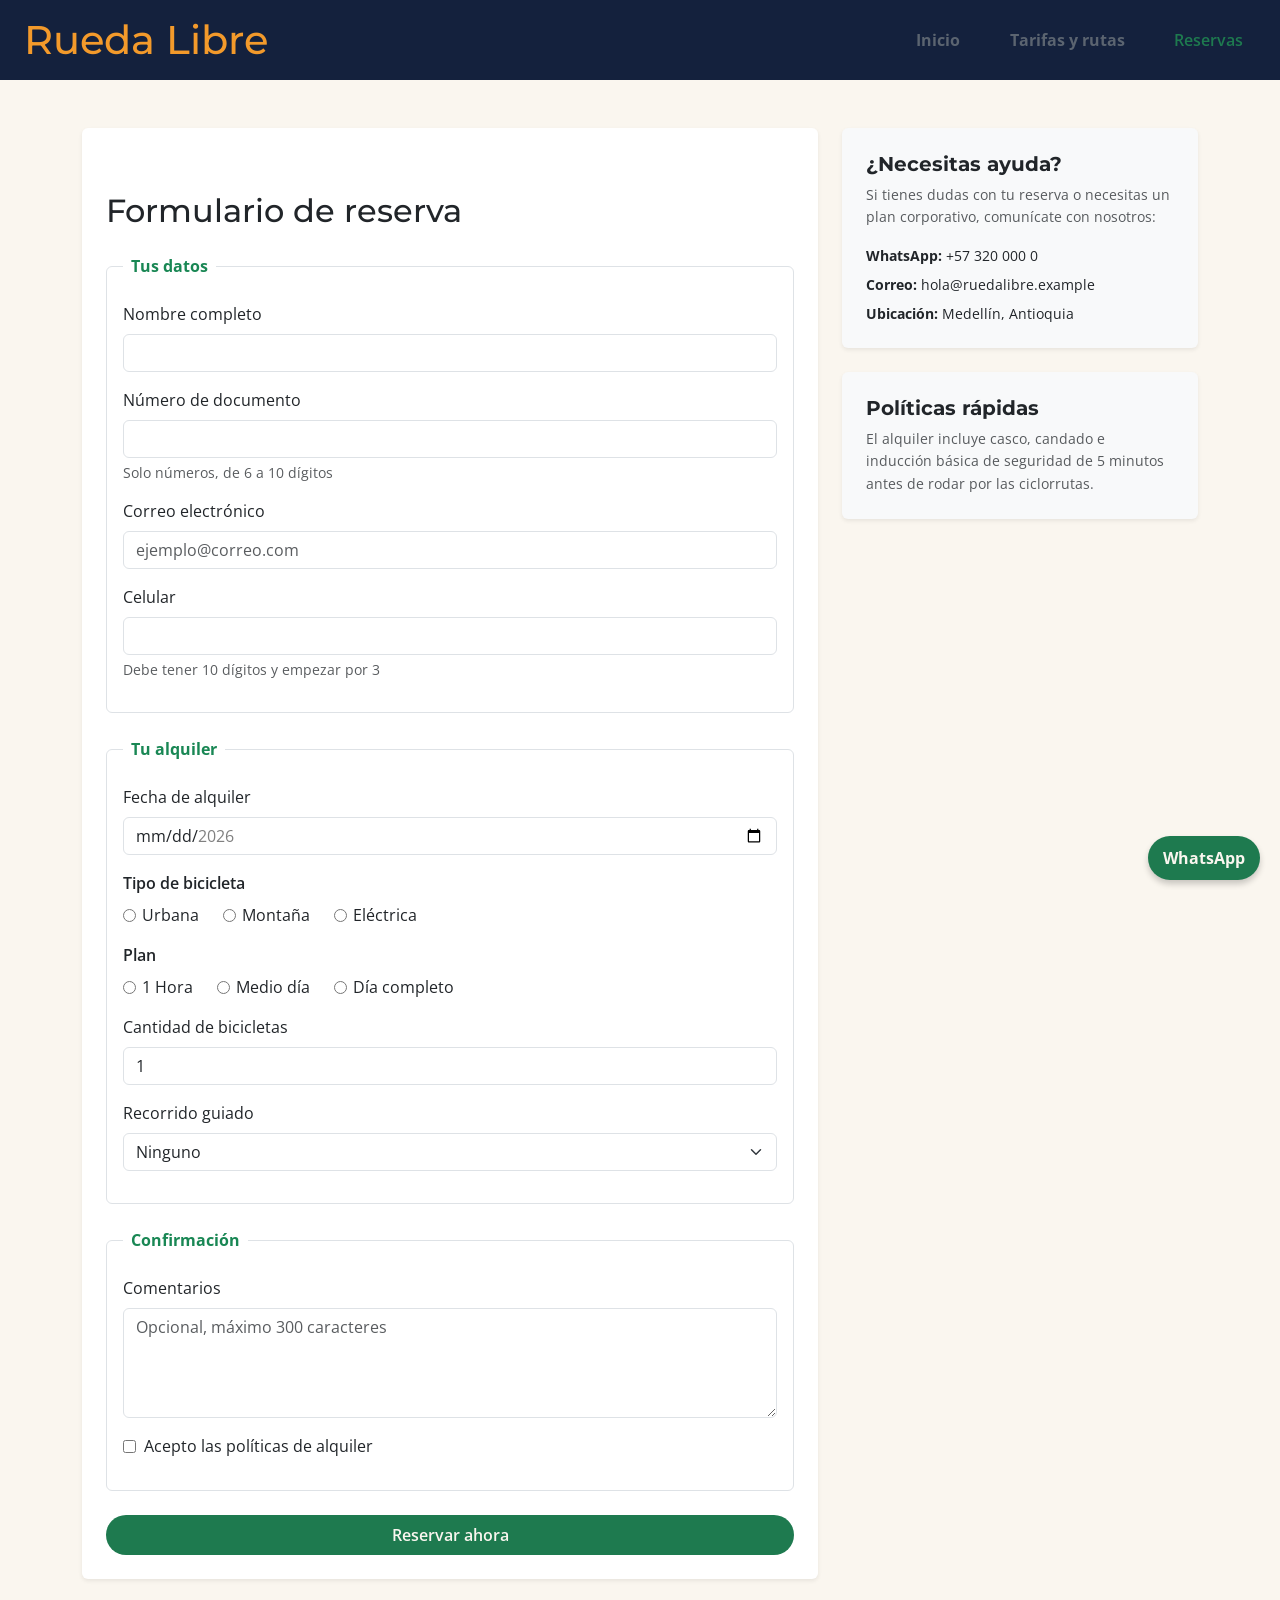
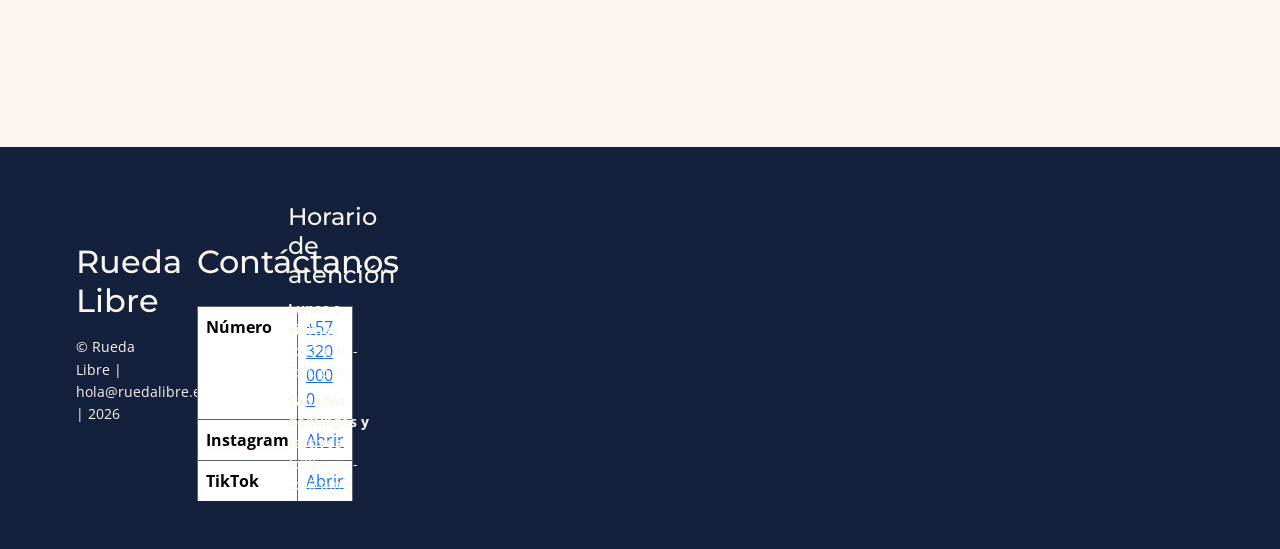
==== commit e8a03b51: "repaso" ====
--- a/paginas/reservas.html
+++ b/paginas/reservas.html
@@ -1,222 +1,444 @@
 <!DOCTYPE html>
+
 <html lang="es">
+
   <head>
+
     <meta charset="UTF-8" />
+
     <meta name="viewport" content="width=device-width, initial-scale=1.0" />
+
     <title>Reserva tu bicicleta - Rueda Libre</title>
+
     <link rel="preconnect" href="https://fonts.googleapis.com" />
+
     <link rel="preconnect" href="https://fonts.gstatic.com" crossorigin />
+
     <link href="https://fonts.googleapis.com/css2?family=Montserrat:wght@400;700&family=Open+Sans:wght@400;600&display=swap" rel="stylesheet" />
+
     <!-- Bootstrap 5 CSS CDN -->
+
     <link href="https://cdn.jsdelivr.net/npm/bootstrap@5.3.3/dist/css/bootstrap.min.css" rel="stylesheet" />
+
     <link rel="stylesheet" href="../css/styles.css" />
+
   </head>
 
+
+
   <body>
+
     <!-- boton flotante para contacto rapido -->
+
     <a href="https://wa.me/573000000000" class="whatsapp" target="_blank">WhatsApp</a>
 
+
+
     <!-- cabecera compartida con el menu activo en reservas -->
+
     <header id="cabecera" class="py-3 px-4">
+
       <h1>Rueda Libre</h1>
+
       <nav>
+
         <ul id="menu">
+
           <li><a href="../index.html">Inicio</a></li>
+
           <li><a href="tarifas.html">Tarifas y rutas</a></li>
+
           <li><a href="reservas.html" class="activo">Reservas</a></li>
+
         </ul>
+
       </nav>
+
     </header>
 
+
+
     <main class="container my-5">
+
       <!-- Layout de reservas en proporción 8/4 con Bootstrap -->
+
       <div class="row g-4">
-        
+
+       
+
         <!-- Columna 1: El formulario (ocupa 8 columnas en pantallas grandes) -->
+
         <section class="col-12 col-lg-8">
+
           <div class="card shadow-sm border-0 p-4">
+
             <h2 class="mb-4">Formulario de reserva</h2>
 
+
+
             <form action="#" method="post" class="needs-validation">
+
               <!-- PRIMER BLOQUE: Datos personales del cliente -->
+
               <fieldset class="mb-4 border p-3 rounded">
+
                 <legend class="float-none w-auto px-2 fs-6 fw-bold text-success">Tus datos</legend>
 
-                <div class="mb-3">
+
+
+                <div class="mb-3">
+
                   <label for="nombre" class="form-label" style="width: auto;">Nombre completo</label>
+
                   <input type="text" id="nombre" name="nombre" class="form-control" required minlength="3">
-                </div>
-
-                <div class="mb-3">
+
+                </div>
+
+
+
+                <div class="mb-3">
+
                   <label for="documento" class="form-label" style="width: auto;">Número de documento</label>
+
                   <input type="text" id="documento" name="documento" class="form-control" required pattern="[0-9]{6,10}" inputmode="numeric" title="Solo números, entre 6 y 10 dígitos">
+
                   <div class="form-text">Solo números, de 6 a 10 dígitos</div>
-                </div>
-
-                <div class="mb-3">
+
+                </div>
+
+
+
+                <div class="mb-3">
+
                   <label for="correo" class="form-label" style="width: auto;">Correo electrónico</label>
+
                   <input type="email" id="correo" name="correo" class="form-control" required placeholder="ejemplo@correo.com">
-                </div>
-
-                <div class="mb-3">
+
+                </div>
+
+
+
+                <div class="mb-3">
+
                   <label for="celular" class="form-label" style="width: auto;">Celular</label>
+
                   <input type="tel" id="celular" name="celular" class="form-control" required pattern="3[0-9]{9}" maxlength="10" inputmode="numeric" title="Debe tener 10 dígitos y empezar por 3">
+
                   <div class="form-text">Debe tener 10 dígitos y empezar por 3</div>
-                </div>
+
+                </div>
+
               </fieldset>
 
+
+
               <!-- SEGUNDO BLOQUE: Eleccion de la bicicleta, fechas y planes -->
+
               <fieldset class="mb-4 border p-3 rounded">
+
                 <legend class="float-none w-auto px-2 fs-6 fw-bold text-success">Tu alquiler</legend>
-                
-                <div class="mb-3"> 
-                  <label for="fecha" class="form-label" style="width: auto;">Fecha de alquiler</label> 
+
+               
+
+                <div class="mb-3">
+
+                  <label for="fecha" class="form-label" style="width: auto;">Fecha de alquiler</label>
+
                   <input type="date" id="fecha" name="fecha" class="form-control" required min="2026-11-01" max="2026-12-31">
-                </div>
+
+                </div>
+
                  
+
                 <!-- TIPO DE BICICLETA -->
-                <div class="mb-3">
+
+                <div class="mb-3">
+
                   <label class="form-label fw-semibold d-block" style="width: auto;">Tipo de bicicleta</label>
+
                   <div class="d-flex flex-wrap gap-4 align-items-center">
-                    <div style="display: flex; align-items: center; gap: 6px; width: auto;">
+
+                    <div style="display: flex; align-items: center; gap: 6px; width: auto;">
+
                       <input type="radio" id="bici-urbana" name="tipo_bicicleta" value="urbana" required style="width: auto; margin: 0;">
+
                       <label for="bici-urbana" style="width: auto; margin: 0; white-space: nowrap;">Urbana</label>
-                    </div>
-
-                    <div style="display: flex; align-items: center; gap: 6px; width: auto;">
+
+                    </div>
+
+
+
+                    <div style="display: flex; align-items: center; gap: 6px; width: auto;">
+
                       <input type="radio" id="bici-montana" name="tipo_bicicleta" value="montana" style="width: auto; margin: 0;">
+
                       <label for="bici-montana" style="width: auto; margin: 0; white-space: nowrap;">Montaña</label>
-                    </div>
-
-                    <div style="display: flex; align-items: center; gap: 6px; width: auto;">
+
+                    </div>
+
+
+
+                    <div style="display: flex; align-items: center; gap: 6px; width: auto;">
+
                       <input type="radio" id="bici-electrica" name="tipo_bicicleta" value="electrica" style="width: auto; margin: 0;">
+
                       <label for="bici-electrica" style="width: auto; margin: 0; white-space: nowrap;">Eléctrica</label>
-                    </div>
+
+                    </div>
+
                   </div>
-                </div>
+
+                </div>
+
+
 
                 <!-- PLAN -->
-                <div class="mb-3">
+
+                <div class="mb-3">
+
                   <label class="form-label fw-semibold d-block" style="width: auto;">Plan</label>
+
                   <div class="d-flex flex-wrap gap-4 align-items-center">
-                    <div style="display: flex; align-items: center; gap: 6px; width: auto;">
+
+                    <div style="display: flex; align-items: center; gap: 6px; width: auto;">
+
                       <input type="radio" id="plan-1h" name="plan" value="1h" required style="width: auto; margin: 0;">
+
                       <label for="plan-1h" style="width: auto; margin: 0; white-space: nowrap;">1 Hora</label>
-                    </div>
-
-                    <div style="display: flex; align-items: center; gap: 6px; width: auto;">
+
+                    </div>
+
+
+
+                    <div style="display: flex; align-items: center; gap: 6px; width: auto;">
+
                       <input type="radio" id="plan-medio" name="plan" value="medio_dia" style="width: auto; margin: 0;">
+
                       <label for="plan-medio" style="width: auto; margin: 0; white-space: nowrap;">Medio día</label>
-                    </div>
-
-                    <div style="display: flex; align-items: center; gap: 6px; width: auto;">
+
+                    </div>
+
+
+
+                    <div style="display: flex; align-items: center; gap: 6px; width: auto;">
+
                       <input type="radio" id="plan-completo" name="plan" value="dia_completo" style="width: auto; margin: 0;">
+
                       <label for="plan-completo" style="width: auto; margin: 0; white-space: nowrap;">Día completo</label>
-                    </div>
+
+                    </div>
+
                   </div>
-                </div>
-                
-                <div class="mb-3">
+
+                </div>
+
+               
+
+                <div class="mb-3">
+
                   <label for="cantidad" class="form-label" style="width: auto;">Cantidad de bicicletas</label>
+
                   <input type="number" id="cantidad" name="cantidad" class="form-control" required min="1" max="6" value="1">
-                </div>
-                
-                <div class="mb-3">
+
+                </div>
+
+               
+
+                <div class="mb-3">
+
                   <label for="recorrido" class="form-label" style="width: auto;">Recorrido guiado</label>
+
                   <select id="recorrido" name="recorrido" class="form-select">
+
                     <option value="ninguno">Ninguno</option>
+
                     <option value="rio y parques">Río y parques</option>
+
                     <option value="sabores de barrio">Sabores de barrio</option>
+
                     <option value="reto las palmas">Reto Las Palmas</option>
+
                   </select>
-                </div>
+
+                </div>
+
               </fieldset>
 
+
+
               <!-- TERCER BLOQUE: Notas extra y aceptacion de politicas -->
+
               <fieldset class="mb-4 border p-3 rounded">
+
                 <legend class="float-none w-auto px-2 fs-6 fw-bold text-success">Confirmación</legend>
-                
-                <div class="mb-3">
+
+               
+
+                <div class="mb-3">
+
                   <label for="comentarios" class="form-label" style="width: auto;">Comentarios</label>
+
                   <textarea name="comentarios" id="comentarios" class="form-control" maxlength="300" rows="4" placeholder="Opcional, máximo 300 caracteres"></textarea>
-                </div>
-                
+
+                </div>
+
+               
+
                 <div class="mb-3" style="display: flex; align-items: center; gap: 8px;">
+
                   <input type="checkbox" id="politicas" name="politica" required style="width: auto; margin: 0;">
+
                   <label for="politicas" style="width: auto; margin: 0;">Acepto las políticas de alquiler</label>
-                </div>
+
+                </div>
+
               </fieldset>
 
+
+
               <!-- boton para enviar los datos del form -->
+
               <button type="submit" class="btn btn-success w-100 py-2">Reservar ahora</button>
+
             </form>
+
           </div>
+
         </section>
 
+
+
         <!-- Columna 2: Información de contacto y ayuda (ocupa 4 columnas en pantallas grandes) -->
+
         <aside class="col-12 col-lg-4">
+
           <div class="card bg-light border-0 p-4 mb-4 shadow-sm">
+
             <h3 class="h5 fw-bold text-dark">¿Necesitas ayuda?</h3>
+
             <p class="small text-muted">Si tienes dudas con tu reserva o necesitas un plan corporativo, comunícate con nosotros:</p>
+
             <ul class="list-unstyled small mb-0">
+
               <li class="mb-2"><strong>WhatsApp:</strong> +57 320 000 0</li>
+
               <li class="mb-2"><strong>Correo:</strong> hola@ruedalibre.example</li>
+
               <li><strong>Ubicación:</strong> Medellín, Antioquia</li>
+
             </ul>
+
           </div>
 
+
+
           <div class="card bg-light border-0 p-4 shadow-sm">
+
             <h3 class="h5 fw-bold text-dark">Políticas rápidas</h3>
+
             <p class="small text-muted mb-0">El alquiler incluye casco, candado e inducción básica de seguridad de 5 minutos antes de rodar por las ciclorrutas.</p>
+
           </div>
+
         </aside>
 
+
+
       </div>
+
     </main>
 
+
+
     <!-- PIE DE PÁGINA FUERA DEL MAIN (Ocupa el 100% de la pantalla) -->
+
     <footer id="pie">
+
       <div class="row g-4 w-100 m-0">
+
         <div class="col-12 col-md-4">
+
           <h2>Rueda Libre</h2>
+
           <p class="small">&copy; Rueda Libre | hola@ruedalibre.example | 2026</p>
+
         </div>
 
+
+
+        <div class="col-12 col-md-3">
+
+          <h2>Contáctanos</h2>
+
+          <table class="table table-borderless">
+
+            <tbody>
+
+              <tr>
+
+                <th>Número</th>
+
+                <td><a href="https://wa.me/57300000000">+57 320 000 0</a></td>
+
+              </tr>
+
+              <tr>
+
+                <th>Instagram</th>
+
+                <td><a href="https://instagram.com" target="_blank">Abrir</a></td>
+
+              </tr>
+
+              <tr>
+
+                <th>TikTok</th>
+
+                <td><a href="https://tiktok.com" target="_blank">Abrir</a></td>
+
+              </tr>
+
+            </tbody>
+
+          </table>
+
+        </div>
+
+
+
         <div class="col-12 col-md-4">
-          <h2>Contáctanos</h2>
-          <table class="table table-borderless">
-            <tbody>
-              <tr>
-                <th>Número</th>
-                <td><a href="https://wa.me/57300000000">+57 320 000 0</a></td>
-              </tr>
-              <tr>
-                <th>Instagram</th>
-                <td><a href="https://instagram.com" target="_blank">Abrir</a></td>
-              </tr>
-              <tr>
-                <th>TikTok</th>
-                <td><a href="https://tiktok.com" target="_blank">Abrir</a></td>
-              </tr>
-            </tbody>
-          </table>
+
+          <aside>
+
+            <h3>Horario de atención</h3>
+
+            <dl class="small mb-0">
+
+              <dt>Lunes a viernes</dt>
+
+              <dd>7:00 a.m. - 7:00 p.m.</dd>
+
+              <dt>Sábados, domingos y festivos</dt>
+
+              <dd>6:00 a.m. - 2:00 p.m.</dd>
+
+            </dl>
+
+          </aside>
+
         </div>
 
-        <div class="col-12 col-md-4">
-          <aside>
-            <h3>Horario de atención</h3>
-            <dl class="small mb-0">
-              <dt>Lunes a viernes</dt>
-              <dd>7:00 a.m. - 7:00 p.m.</dd>
-              <dt>Sábados, domingos y festivos</dt>
-              <dd>6:00 a.m. - 2:00 p.m.</dd>
-            </dl>
-          </aside>
-        </div>
       </div>
+
     </footer>
 
+
+
     <!-- Bootstrap 5 JS Bundle CDN -->
+
     <script src="https://cdn.jsdelivr.net/npm/bootstrap@5.3.3/dist/js/bootstrap.bundle.min.js"></script>
+
   </body>
-</html>+
+</html>
+
--- a/css/styles.css
+++ b/css/styles.css
@@ -1,78 +1,83 @@
 /* =========================================
    1. CONFIGURACIÓN GLOBAL Y VARIABLES (:root)
    ========================================= */
+
+/* El selector :root representa la raíz del documento HTML (la etiqueta <html>). 
+   Aquí guardamos "variables personalizadas" (custom properties) con colores y 
+   medidas que reutilizaremos en todo el sitio web para mantener un diseño coherente. */
 :root {
-  --verde-ruta: #1e7a4f;
-  --naranja-pedal: #f39a2b;
-  --azul-noche: #14213d;
-  --crema: #faf6ef;
-  --gris-asfalto: #5b6470;
-
-  --fuentes-titulos: "Montserrat", sans-serif;
-  --fuentes-texto: "Open Sans", sans-serif;
-
-  --espacios-sm: 0.5rem;
-  --espacios-md: 1rem;
-  --espacios-lg: 3rem;
-}
-
+  --verde-ruta: #1e7a4f;      /* Color principal ecológico de la marca */
+  --naranja-pedal: #f39a2b;   /* Color de acento para llamadas a la acción o contrastes */
+  --azul-noche: #14213d;      /* Color oscuro profundo para textos principales y cabeceras */
+  --crema: #faf6ef;           /* Color de fondo cálido y suave */
+  --gris-asfalto: #5b6470;    /* Color neutro para bordes y textos secundarios */
+
+  --fuentes-titulos: "Montserrat", sans-serif; /* Tipografía moderna para títulos */
+  --fuentes-texto: "Open Sans", sans-serif;     /* Tipografía limpia y legible para párrafos */
+
+  --espacios-sm: 0.5rem;      /* Variable de espacio pequeño (8px aprox) */
+  --espacios-md: 1rem;        /* Variable de espacio mediano (16px aprox) */
+  --espacios-lg: 3rem;        /* Variable de espacio grande (48px aprox) */
+}
+
+/* El selector universal (*) aplica estos estilos a TODOS los elementos de la página. 
+   'box-sizing: border-box' es vital: hace que los bordes y el relleno (padding) 
+   se incluyan dentro del ancho y alto total de la caja, evitando que se descuadren. */
 *,
 *::before,
 *::after {
   box-sizing: border-box;
 }
 
+/* Estilos base que afectan a toda la estructura de la página (body) */
 body {
-  background-color: var(--crema);
-  color: var(--azul-noche);
-  font-family: var(--fuentes-texto);
-  margin: 0;
-  padding: 0;
-  display: flex;
-  flex-direction: column;
-  min-height: 100vh;
-}
-
-/* Tipografías y tamaños originales */
+  background-color: var(--crema);     /* Aplica el color de fondo crema definido arriba */
+  color: var(--azul-noche);          /* Establece el color por defecto para las letras */
+  font-family: var(--fuentes-texto); /* Define la tipografía general de lectura */
+  margin: 0;                         /* Elimina el margen exterior que los navegadores traen por defecto */
+  padding: 0;                        /* Elimina el relleno por defecto del navegador */
+  display: flex;                     /* Convierte el body en un contenedor flexible (Flexbox) */
+  flex-direction: column;            /* Organiza los elementos principales de arriba hacia abajo (en columna) */
+  min-height: 100vh;                 /* Fuerza a que el body ocupe como mínimo el 100% de la altura visible de la pantalla */
+}
+
+/* Tipografías y tamaños predeterminados para los títulos */
 h1, h2, h3 {
-  font-family: var(--fuentes-titulos);
-}
-
-h1 {
-  font-size: 2.5rem;
-}
-
-h2 {
-  font-size: 2rem;
-  margin-top: 2.5rem;
-  margin-bottom: 1rem;
-}
-
-h3 {
-  font-size: 1.5rem;
-}
-
+  font-family: var(--fuentes-titulos); /* Aplica Montserrat a todos los encabezados */
+}
+
+h1 { font-size: 2.5rem; }              /* Tamaño grande para el título principal */
+h2 { 
+  font-size: 2rem; 
+  margin-top: 2.5rem;                  /* Espacio superior para separar de la sección anterior */
+  margin-bottom: 1rem;                 /* Espacio inferior para separar del contenido de abajo */
+}
+h3 { font-size: 1.5rem; }
+
+/* Estilo general para los párrafos de texto */
 p {
   font-size: 1rem;
-  line-height: 1.6;
-}
-
+  line-height: 1.6;                    /* Altura de línea para mejorar la legibilidad y que no se amontone el texto */
+}
+
+/* Propiedades globales para todas las imágenes */
 img {
-  max-width: 100%;
-  border-radius: 10px;
-  display: block;
-}
-
-/* Márgenes laterales para el contenido principal */
+  max-width: 100%;                     /* Impide que la imagen se desborde de su contenedor padre */
+  border-radius: 10px;                 /* Redondea las esquinas de todas las imágenes */
+  display: block;                      /* Convierte la imagen en bloque para evitar espacios fantasma abajo */
+}
+
+/* Configuración de la caja principal de contenido (main) */
 main {
-  max-width: 75rem;
-  width: 90%;
-  margin: 2rem auto;
-  padding-left: var(--espacios-lg);
-  padding-right: var(--espacios-lg);
-  flex: 1;
-}
-
+  max-width: 75rem;                    /* Limita el ancho máximo para que en pantallas gigantes no se estire de más */
+  width: 90%;                          /* En pantallas pequeñas ocupa el 90% dejando un 10% de margen lateral */
+  margin: 2rem auto;                   /* Centra la etiqueta main horizontalmente ('auto') y da espacio arriba/abajo */
+  padding-left: var(--espacios-lg);    /* Relleno interior izquierdo utilizando la variable */
+  padding-right: var(--espacios-lg);   /* Relleno interior derecho */
+  flex: 1;                             /* Hace que el main crezca y empuje el footer siempre hacia el fondo de la pantalla */
+}
+
+/* Separación vertical estándar entre cada sección de la página */
 section {
   margin-top: 3.5rem;
   margin-bottom: 3.5rem;
@@ -80,84 +85,99 @@
 
 
 /* =========================================
-   2. ENCABEZADO Y NAVEGACIÓN
-   ========================================= */
+   2. ENCABEZADO Y NAVEGACIÓN (Flexbox)
+   ========================================= */
+
+/* Estilo para la barra de navegación superior (header o #cabecera) */
 header,
 #cabecera {
-  background-color: var(--azul-noche);
-  color: var(--crema);
-  padding: var(--espacios-md) var(--espacios-lg);
-  display: flex;
-  flex-direction: column;
-  align-items: center;
-  text-align: center;
-  gap: 1rem;
-  width: 100%;
-}
-
+  background-color: var(--azul-noche); /* Fondo azul oscuro corporativo */
+  color: var(--crema);                 /* Color de texto claro */
+  padding: var(--espacios-md) var(--espacios-lg); /* Espaciado interno superior/inferior y lateral */
+  display: flex;                       /* Activa Flexbox para acomodar sus elementos internos */
+  flex-direction: column;              /* En celulares, coloca el título y el menú en columna (uno debajo de otro) */
+  align-items: center;                 /* Centra horizontalmente los elementos dentro del header */
+  text-align: center;                  /* Centra el texto */
+  gap: 1rem;                           /* Espacio de separación automático entre el título y el menú */
+  width: 100%;                         /* Ocupa todo el ancho de la pantalla */
+}
+
+/* Estilo específico para el título principal dentro del encabezado */
 header h1 {
-  margin: 0;
-  color: var(--naranja-pedal);
-}
-
+  margin: 0;                           /* Elimina los márgenes predeterminados del h1 */
+  color: var(--naranja-pedal);         /* Pinta el título con el color naranja de acento */
+}
+
+/* Estilo para la lista desordenada que conforma el menú de navegación */
 #menu {
-  display: flex;
-  flex-direction: column;
-  list-style: none;
-  gap: 0.8rem;
+  display: flex;                       /* Convierte la lista en un contenedor flexible */
+  flex-direction: column;              /* En móvil, los enlaces del menú van apilados verticalmente */
+  list-style: none;                    /* Elimina los puntos o viñetas típicas de las listas */
+  gap: 0.8rem;                         /* Espacio entre cada opción del menú */
   margin: 0;
   padding: 0;
   align-items: center;
 }
 
+/* Estilo para los enlaces de texto dentro del menú */
 #menu a {
-  color: var(--gris-asfalto);
-  text-decoration: none;
-  font-weight: bold;
-  padding: 0.5rem 0.8rem;
-}
-
+  color: var(--gris-asfalto);          /* Color gris para las opciones inactivas */
+  text-decoration: none;               /* Quita la línea subrayada por defecto de los enlaces */
+  font-weight: bold;                   /* Pone el texto en negrita */
+  padding: 0.5rem 0.8rem;              /* Da área de clic cómoda alrededor de la palabra */
+}
+
+/* Estilo para el enlace que representa la página actual (clase .activo) */
 #menu a.activo {
-  color: var(--verde-ruta);
+  color: var(--verde-ruta);            /* Destaca la opción activa con el verde corporativo */
   font-weight: 600;
 }
 
+/* Efecto visual al pasar el cursor por encima de los enlaces del menú */
 #menu a:hover {
-  color: var(--naranja-pedal);
-  text-decoration: underline;
-}
-
-#menu a:focus {
-  color: var(--naranja-pedal);
-  outline: 2px solid var(--naranja-pedal);
-  outline-offset: 3px;
-}
-
-
-/* =========================================
-   3. SECCIONES, PORTADA Y TARJETAS
-   ========================================= */
+  color: var(--naranja-pedal);         /* Cambia el color del texto a naranja */
+  text-decoration: underline;          /* Vuelve a subrayar sutilmente al pasar el mouse */
+}
+
+
+/* =========================================
+   3. SECCIONES, PORTADA Y TARJETAS (CSS Grid)
+   ========================================= */
+
+/* Contenedor de la sección de portada (Hero) en dispositivos móviles */
 .portada-hero {
   display: flex;
-  flex-direction: column;
-  gap: 2rem;
+  flex-direction: column;              /* Apila el texto y la imagen verticalmente */
+  gap: 2rem;                           /* Espacio de separación entre el texto y la foto */
   margin-top: 1.5rem;
   margin-bottom: 3rem;
-  padding: 1rem 0;
-  text-align: center;
-}
-
+  text-align: center;                  /* Centra el texto en celulares */
+}
+
+/* Centra el botón de la portada cuando está en versión móvil */
 .portada-hero .btn-reserva {
   margin: 0 auto;
 }
 
+/* Contenedor en cuadrícula (Grid) para alinear las tarjetas de servicios y flota en móvil */
 .servicios-principales {
+  display: grid;
+  grid-template-columns: 1fr;          /* Una sola columna fluida en celulares */
+  gap: 1.5rem;                         /* Espacio vertical entre cada tarjeta */
+}
+
+/* Estilo individual para las tarjetas de servicios */
+.servicio {
   display: flex;
   flex-direction: column;
-  gap: 1.5rem;
-}
-
-.servicio,
+  justify-content: space-between;      /* Distribuye el contenido interno uniformemente */
+  padding: 1.5rem;                     /* Relleno interior de la tarjeta */
+  border: 3px solid var(--gris-asfalto); /* Marco exterior con el color gris asfalto */
+  border-radius: 12px;                 /* Bordes redondeados de la tarjeta */
+  background-color: var(--crema);      /* Fondo interior de la tarjeta */
+}
+
+/* Estilo individual para las tarjetas de rutas */
 .tarjeta-ruta {
   display: flex;
   flex-direction: column;
@@ -168,27 +188,24 @@
   background-color: var(--crema);
 }
 
-.servicio img {
-  width: 100%;
-  height: 180px;
-  object-fit: contain;
-  background-color: #ffffff;
-  padding: 10px;
-  border-radius: 8px;
-  margin-bottom: 1rem;
-}
-
+/* CORRECCIÓN DE TAMAÑO DE IMÁGENES: 
+   Fuerza una altura idéntica de 180px para todas las imágenes de servicios y rutas, 
+   y 'object-fit: cover' recorta sutilmente los sobrantes para que ninguna se deforme. */
+.servicio img,
 .tarjeta-ruta img {
   width: 100%;
   height: 180px;
   object-fit: cover;
-  border-radius: 10px;
+  background-color: #ffffff;
+  padding: 0;
+  border-radius: 8px;
   margin-bottom: 1rem;
 }
 
+/* Estilo para resaltar los precios en las tarjetas */
 .precio {
   font-weight: bold;
-  color: var(--verde-ruta);
+  color: var(--verde-ruta);            /* Color verde para el texto del precio */
   margin: 0.5rem 0 1rem 0;
 }
 
@@ -196,229 +213,144 @@
 /* =========================================
    4. TABLAS
    ========================================= */
-.tabla,
+
+/* Estructura general de las tablas de precios o información */
 table {
-  width: 100%;
-  border-collapse: collapse;
+  width: 100%;                         /* Ocupa todo el ancho disponible */
+  border-collapse: collapse;           /* Une los bordes dobles de las celdas en una sola línea limpia */
   margin: 1.5rem 0;
   font-size: 1rem;
 }
 
-.tabla th,
-.tabla td,
+/* Estilo para las celdas de encabezado (th) y datos (td) */
 table th,
 table td {
-  padding: 0.8rem;
-  border: 1px solid var(--gris-asfalto);
-  text-align: left;
-}
-
-.tabla thead th,
+  padding: 0.8rem;                     /* Espacio interno dentro de cada celda */
+  border: 1px solid var(--gris-asfalto); /* Borde individual para cada celda */
+  text-align: left;                    /* Alinea el texto a la izquierda */
+}
+
+/* Estilo exclusivo para la fila de cabecera de la tabla (thead) */
 table thead th {
-  background-color: var(--azul-noche);
-  color: var(--crema);
+  background-color: var(--azul-noche); /* Fondo oscuro corporativo */
+  color: var(--crema);                 /* Texto claro */
   font-weight: bold;
 }
 
-.tabla tbody tr:nth-child(even),
-table tbody tr:nth-child(even) {
-  background-color: var(--crema);
-}
-
 
 /* =========================================
    5. BOTONES Y COMPONENTES
    ========================================= */
+
+/* Estilo base compartido para los botones de reserva y clases .btn */
 .btn-reserva,
 .btn {
-  background-color: var(--verde-ruta);
-  color: var(--crema);
-  padding: 0.7em 1.4em;
-  border-radius: 999px;
-  text-decoration: none;
+  background-color: var(--verde-ruta); /* Fondo verde corporativo */
+  color: var(--crema);                 /* Texto claro */
+  padding: 0.7em 1.4em;                /* Relleno interior proporcional al tamaño de la letra */
+  border-radius: 999px;                /* Valor alto para redondear completamente los bordes tipo píldora */
+  text-decoration: none;               /* Quita el subrayado si es un enlace convertido en botón */
   font-weight: 600;
   display: inline-block;
   border: none;
-  cursor: pointer;
+  cursor: pointer;                     /* Cambia el cursor a manito al pasar por encima */
   text-align: center;
 }
 
+/* Efecto visual al pasar el cursor sobre los botones */
 .btn-reserva:hover,
 .btn:hover {
-  background-color: var(--naranja-pedal);
-  color: var(--azul-noche);
-}
-
-.btn-reserva:focus {
-  outline: 3px solid var(--azul-noche);
-  outline-offset: 3px;
-}
-
-
-/* =========================================
-   6. FORMULARIOS
-   ========================================= */
-form fieldset {
-  border: 2px solid var(--gris-asfalto);
-  border-radius: 8px;
-  padding: 1.5rem;
-  margin-bottom: 1.5rem;
-  background-color: var(--crema);
-}
-
-form legend {
-  font-weight: bold;
-  color: var(--azul-noche);
-  padding: 0 0.5rem;
-}
-
-form label {
-  display: block;
-  margin-bottom: 0.4rem;
-  font-weight: bold;
-}
-
-form input,
-form select,
-form textarea {
+  background-color: var(--naranja-pedal); /* Cambia el fondo a naranja al hacer hover */
+  color: var(--azul-noche);            /* Cambia el color del texto a azul oscuro para buen contraste */
+}
+
+
+/* =========================================
+   6. PIE DE PÁGINA (Footer) y BOTÓN FLOTANTE
+   ========================================= */
+
+/* Estilo para el contenedor del pie de página en móvil */
+#pie {
   width: 100%;
-  padding: 0.8rem;
-  border: 1px solid var(--gris-asfalto);
-  border-radius: 8px;
-  background-color: var(--crema);
-  color: var(--azul-noche);
-}
-
-input:focus,
-select:focus,
-textarea:focus {
-  outline: 2px solid var(--verde-ruta);
-  outline-offset: 2px;
-  border-color: var(--verde-ruta);
-}
-
-
-/* =========================================
-   7. PIE DE PÁGINA (ANCHO 100% Y UNIFICADO)
-   ========================================= */
-#pie {
-  width: 100% !important;
-  max-width: 100% !important;
-  background-color: var(--azul-noche);
-  color: var(--crema);
-  padding: 2rem 4rem !important;
-  margin-top: 4rem !important;
-  margin-bottom: 0;
+  background-color: var(--azul-noche); /* Fondo azul oscuro */
+  color: var(--crema);                 /* Texto claro */
+  padding: 2rem 4rem;                  /* Relleno interior generoso */
+  margin-top: 4rem;                    /* Separa el footer del contenido anterior */
   display: flex;
-  flex-direction: column;
-  gap: 1.5rem;
-}
-
-#pie .row {
-  align-items: flex-start !important;
-  margin: 0 !important;
-}
-
-#pie h2, 
-#pie h3 {
-  margin-top: 0 !important;
-  margin-bottom: 0.8rem !important;
-}
-
-#pie table {
-  margin: 0 !important;
-}
-
-/* Transparencia total en tablas y celdas del footer */
-#pie table,
-#pie table tbody,
-#pie table tr,
-#pie table td, 
-#pie table th {
-  background-color: transparent !important;
-  color: var(--crema) !important;
-  border-color: var(--gris-asfalto);
-}
-
-#pie a {
-  color: var(--naranja-pedal);
-  text-decoration: none;
-}
-
-#pie a:hover {
-  text-decoration: underline;
-}
-
+  flex-direction: column;              /* Apila las columnas del footer en dispositivos móviles */
+  gap: 1.5rem;                         /* Espacio entre los bloques del footer */
+}
+
+/* Estilo para el botón flotante de WhatsApp */
 .whatsapp {
-  position: fixed;
-  bottom: 20px;
-  right: 20px;
-  background-color: var(--verde-ruta);
-  color: var(--crema);
+  position: fixed;                     /* Lo fija en la pantalla para que no se mueva al hacer scroll */
+  bottom: 20px;                        /* Distancia fija desde el borde inferior */
+  right: 20px;                         /* Distancia fija desde el borde derecho */
+  background-color: var(--verde-ruta); /* Fondo verde */
+  color: var(--crema);                 /* Texto claro */
   padding: 10px 15px;
-  border-radius: 50px;
+  border-radius: 50px;                 /* Forma redondeada flotante */
   text-decoration: none;
   font-weight: bold;
-  z-index: 1000;
-  box-shadow: 0 4px 6px rgba(0, 0, 0, 0.2);
-}
-
-.whatsapp:hover {
-  background-color: var(--naranja-pedal);
-  color: var(--azul-noche);
-}
-
-footer {
-  width: 100%;
-  margin: 0;
-  padding: 0;
-}
-
-
-/* =========================================
-   8. MEDIA QUERIES (ADAPTACIÓN ESCRITORIO)
-   ========================================= */
+  z-index: 1000;                       /* Asegura que flote por encima de cualquier otro elemento de la página */
+  box-shadow: 0 4px 6px rgba(0, 0, 0, 0.2); /* Sombra suave para dar efecto de relieve */
+}
+
+
+/* =========================================
+   7. MEDIA QUERIES (Adaptación para Escritorio)
+   ========================================= */
+
+/* Esta regla '@media' se activa automáticamente cuando la pantalla tiene un ancho 
+   mínimo de 768px (tablets y computadoras). Aquí transformamos el diseño móvil 
+   en un diseño amplio y horizontal. */
 @media (min-width: 768px) {
+
+  /* Transforma la cabecera de columna a fila horizontal */
   header, #cabecera {
-    flex-direction: row;
-    justify-content: space-between;
+    flex-direction: row;               /* Coloca el título a la izquierda y el menú a la derecha */
+    justify-content: space-between;    /* Separa ambos extremos al máximo */
     text-align: left;
     padding-left: 3rem;
     padding-right: 3rem;
   }
 
+  /* Pone los enlaces del menú en fila horizontal */
   #menu {
     flex-direction: row;
     gap: 1.5rem;
   }
 
+  /* Convierte la portada (Hero) en una cuadrícula (Grid) de 2 columnas iguales */
   .portada-hero {
     display: grid;
-    grid-template-columns: 1fr 1fr;
-    align-items: center;
+    grid-template-columns: 1fr 1fr;    /* Dos columnas de igual proporción (texto izq, foto der) */
+    align-items: center;               /* Centra verticalmente los elementos de la cuadrícula */
     gap: 3rem;
     text-align: left;
   }
 
   .portada-hero .btn-reserva {
-    margin: 0;
-  }
-
+    margin: 0;                         /* Quita el centrado automático del botón en escritorio */
+  }
+
+  /* Organiza las tarjetas de servicios y flota en un máximo de 3 columnas en PC. 
+     Las tarjetas impares (como la tarjeta 7) bajan a la siguiente fila manteniendo 
+     exactamente el mismo tamaño sin estirarse a lo ancho de la pantalla. */
   .servicios-principales {
-    flex-direction: row;
-    flex-wrap: wrap;
-    justify-content: space-between;
-  }
-
-  .servicios-principales .servicio {
-    flex: 1 1 300px;
-  }
-
+    display: grid;
+    grid-template-columns: repeat(3, 1fr); /* Crea exactamente 3 columnas proporcionales */
+    gap: 2rem;                             /* Espaciado limpio horizontal y vertical */
+  }
+
+  /* CORRECCIÓN DEL PIE DE PÁGINA: 
+     Convierte el footer en una cuadrícula exacta de 3 columnas para PC 
+     (marca, contáctanos y horario de atención alineados horizontalmente). */
   #pie {
     display: grid;
-    grid-template-columns: repeat(auto-fit, minmax(220px, 1fr));
+    grid-template-columns: repeat(3, 1fr);
     align-items: start;
     gap: 2rem;
-    padding: 2rem 4rem !important;
-  }
-}
+    padding: 2rem 4rem;
+  }
+}
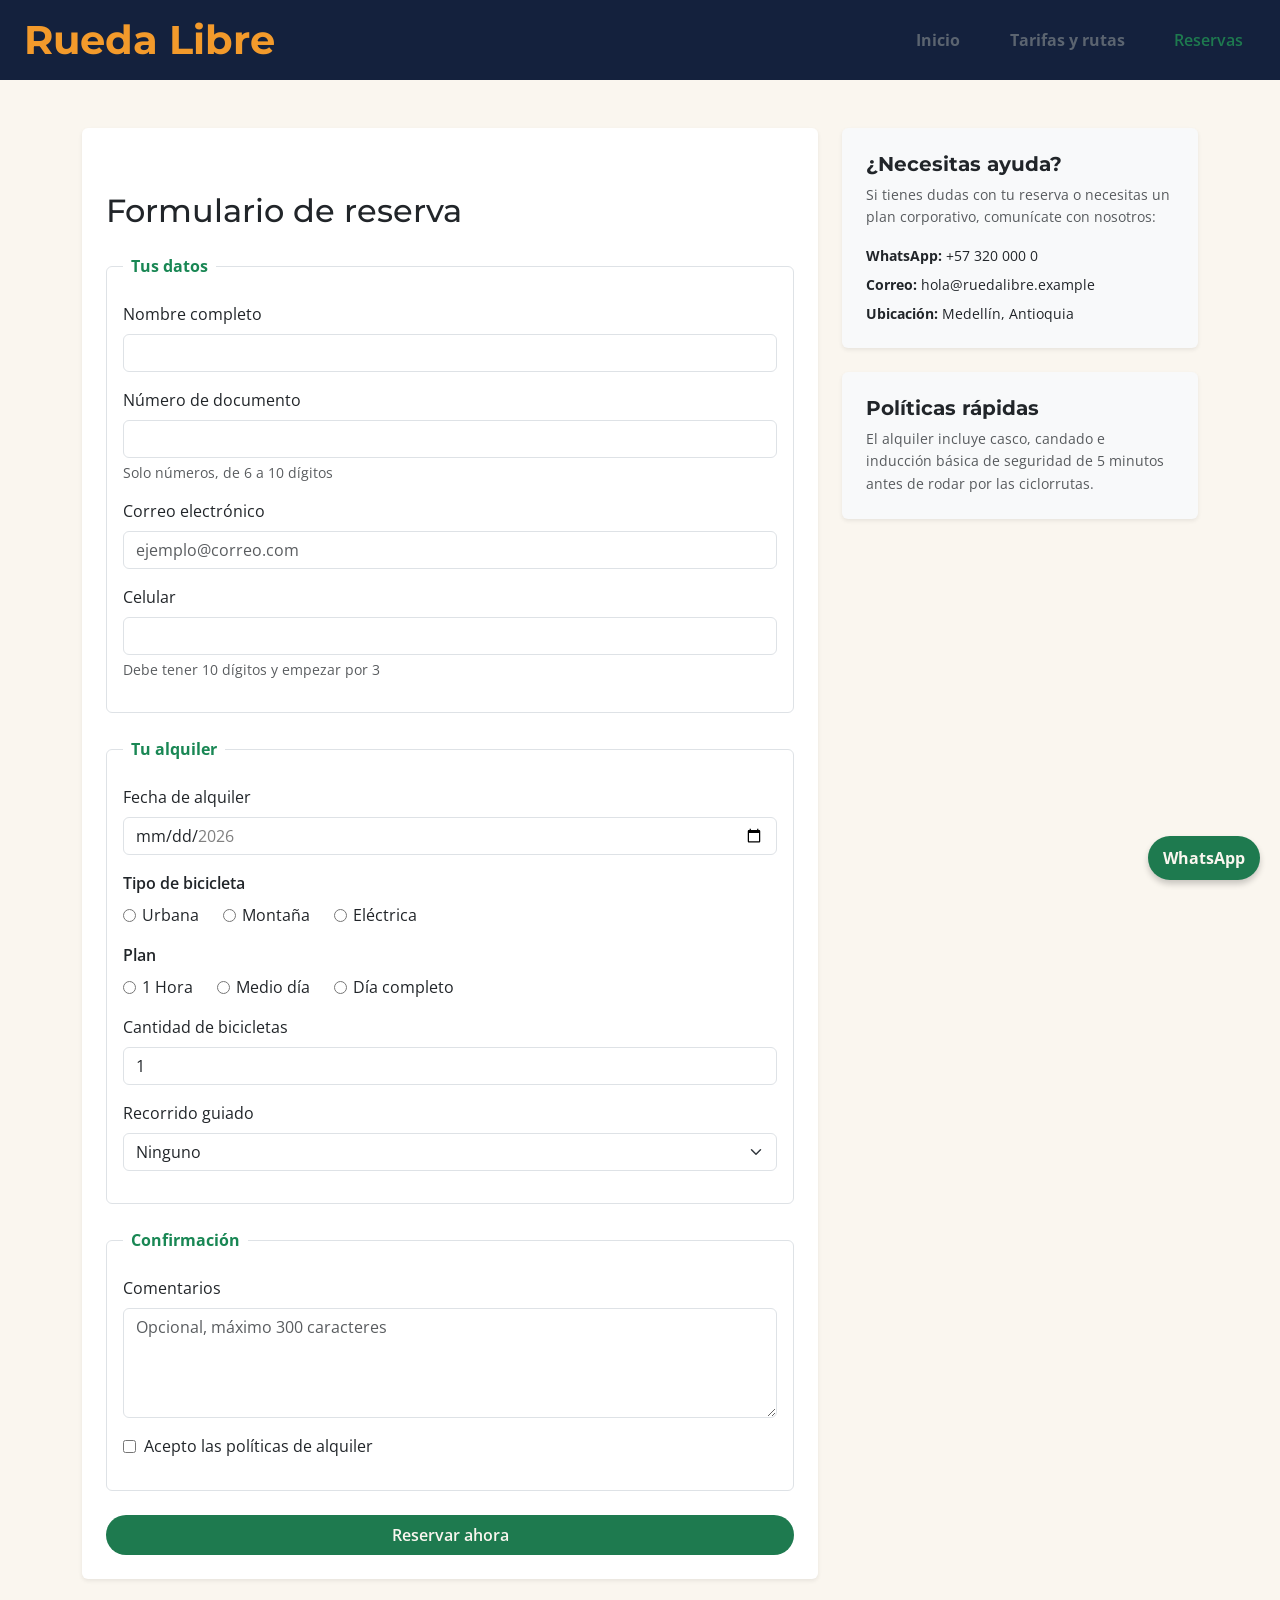
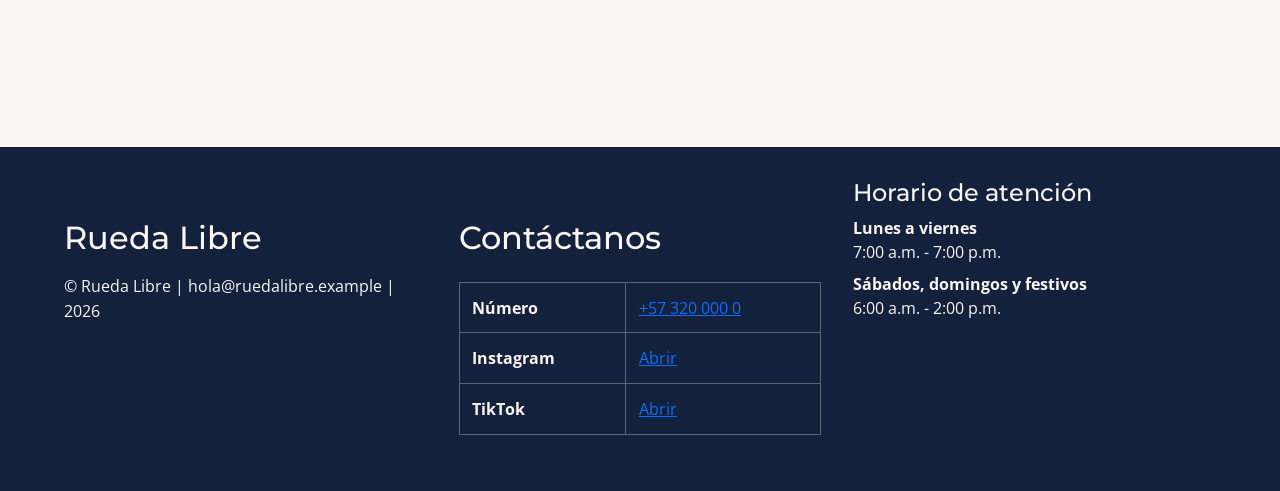
==== commit 3f0da54e: "u" ====
--- a/paginas/reservas.html
+++ b/paginas/reservas.html
@@ -17,6 +17,7 @@
     <link href="https://fonts.googleapis.com/css2?family=Montserrat:wght@400;700&family=Open+Sans:wght@400;600&display=swap" rel="stylesheet" />
 
     <!-- Bootstrap 5 CSS CDN -->
+     
 
     <link href="https://cdn.jsdelivr.net/npm/bootstrap@5.3.3/dist/css/bootstrap.min.css" rel="stylesheet" />
 
@@ -351,94 +352,46 @@
 
 
     <!-- PIE DE PÁGINA FUERA DEL MAIN (Ocupa el 100% de la pantalla) -->
-
-    <footer id="pie">
-
-      <div class="row g-4 w-100 m-0">
-
-        <div class="col-12 col-md-4">
-
-          <h2>Rueda Libre</h2>
-
-          <p class="small">&copy; Rueda Libre | hola@ruedalibre.example | 2026</p>
-
-        </div>
-
-
-
-        <div class="col-12 col-md-3">
-
-          <h2>Contáctanos</h2>
-
-          <table class="table table-borderless">
-
-            <tbody>
-
-              <tr>
-
-                <th>Número</th>
-
-                <td><a href="https://wa.me/57300000000">+57 320 000 0</a></td>
-
-              </tr>
-
-              <tr>
-
-                <th>Instagram</th>
-
-                <td><a href="https://instagram.com" target="_blank">Abrir</a></td>
-
-              </tr>
-
-              <tr>
-
-                <th>TikTok</th>
-
-                <td><a href="https://tiktok.com" target="_blank">Abrir</a></td>
-
-              </tr>
-
-            </tbody>
-
-          </table>
-
-        </div>
-
-
-
-        <div class="col-12 col-md-4">
-
-          <aside>
-
-            <h3>Horario de atención</h3>
-
-            <dl class="small mb-0">
-
-              <dt>Lunes a viernes</dt>
-
-              <dd>7:00 a.m. - 7:00 p.m.</dd>
-
-              <dt>Sábados, domingos y festivos</dt>
-
-              <dd>6:00 a.m. - 2:00 p.m.</dd>
-
-            </dl>
-
-          </aside>
-
-        </div>
-
+ <footer id="pie">
+      <div>
+        <h2>Rueda Libre</h2>
+        <p>&copy; Rueda Libre | hola@ruedalibre.example | 2026</p>
       </div>
 
+      <div>
+        <h2>Contáctanos</h2>
+        <table>
+          <tbody>
+            <tr>
+              <th>Número</th>
+              <td><a href="https://wa.me/57300000000">+57 320 000 0</a></td>
+            </tr>
+            <tr>
+              <th>Instagram</th>
+              <td><a href="https://instagram.com" target="_blank">Abrir</a></td>
+            </tr>
+            <tr>
+              <th>TikTok</th>
+              <td><a href="https://tiktok.com" target="_blank">Abrir</a></td>
+            </tr>
+          </tbody>
+        </table>
+      </div>
+
+      <div>
+        <aside>
+          <h3>Horario de atención</h3>
+          <dl>
+            <dt>Lunes a viernes</dt>
+            <dd>7:00 a.m. - 7:00 p.m.</dd>
+            <dt>Sábados, domingos y festivos</dt>
+            <dd>6:00 a.m. - 2:00 p.m.</dd>
+          </dl>
+        </aside>
+      </div>
     </footer>
-
-
-
-    <!-- Bootstrap 5 JS Bundle CDN -->
-
-    <script src="https://cdn.jsdelivr.net/npm/bootstrap@5.3.3/dist/js/bootstrap.bundle.min.js"></script>
-
   </body>
-
 </html>
 
+
+
--- a/css/styles.css
+++ b/css/styles.css
@@ -46,7 +46,8 @@
   font-family: var(--fuentes-titulos); /* Aplica Montserrat a todos los encabezados */
 }
 
-h1 { font-size: 2.5rem; }              /* Tamaño grande para el título principal */
+h1 { font-size: 2.5rem; 
+font-weight: 700;}              /* Tamaño grande para el título principal */
 h2 { 
   font-size: 2rem; 
   margin-top: 2.5rem;                  /* Espacio superior para separar de la sección anterior */
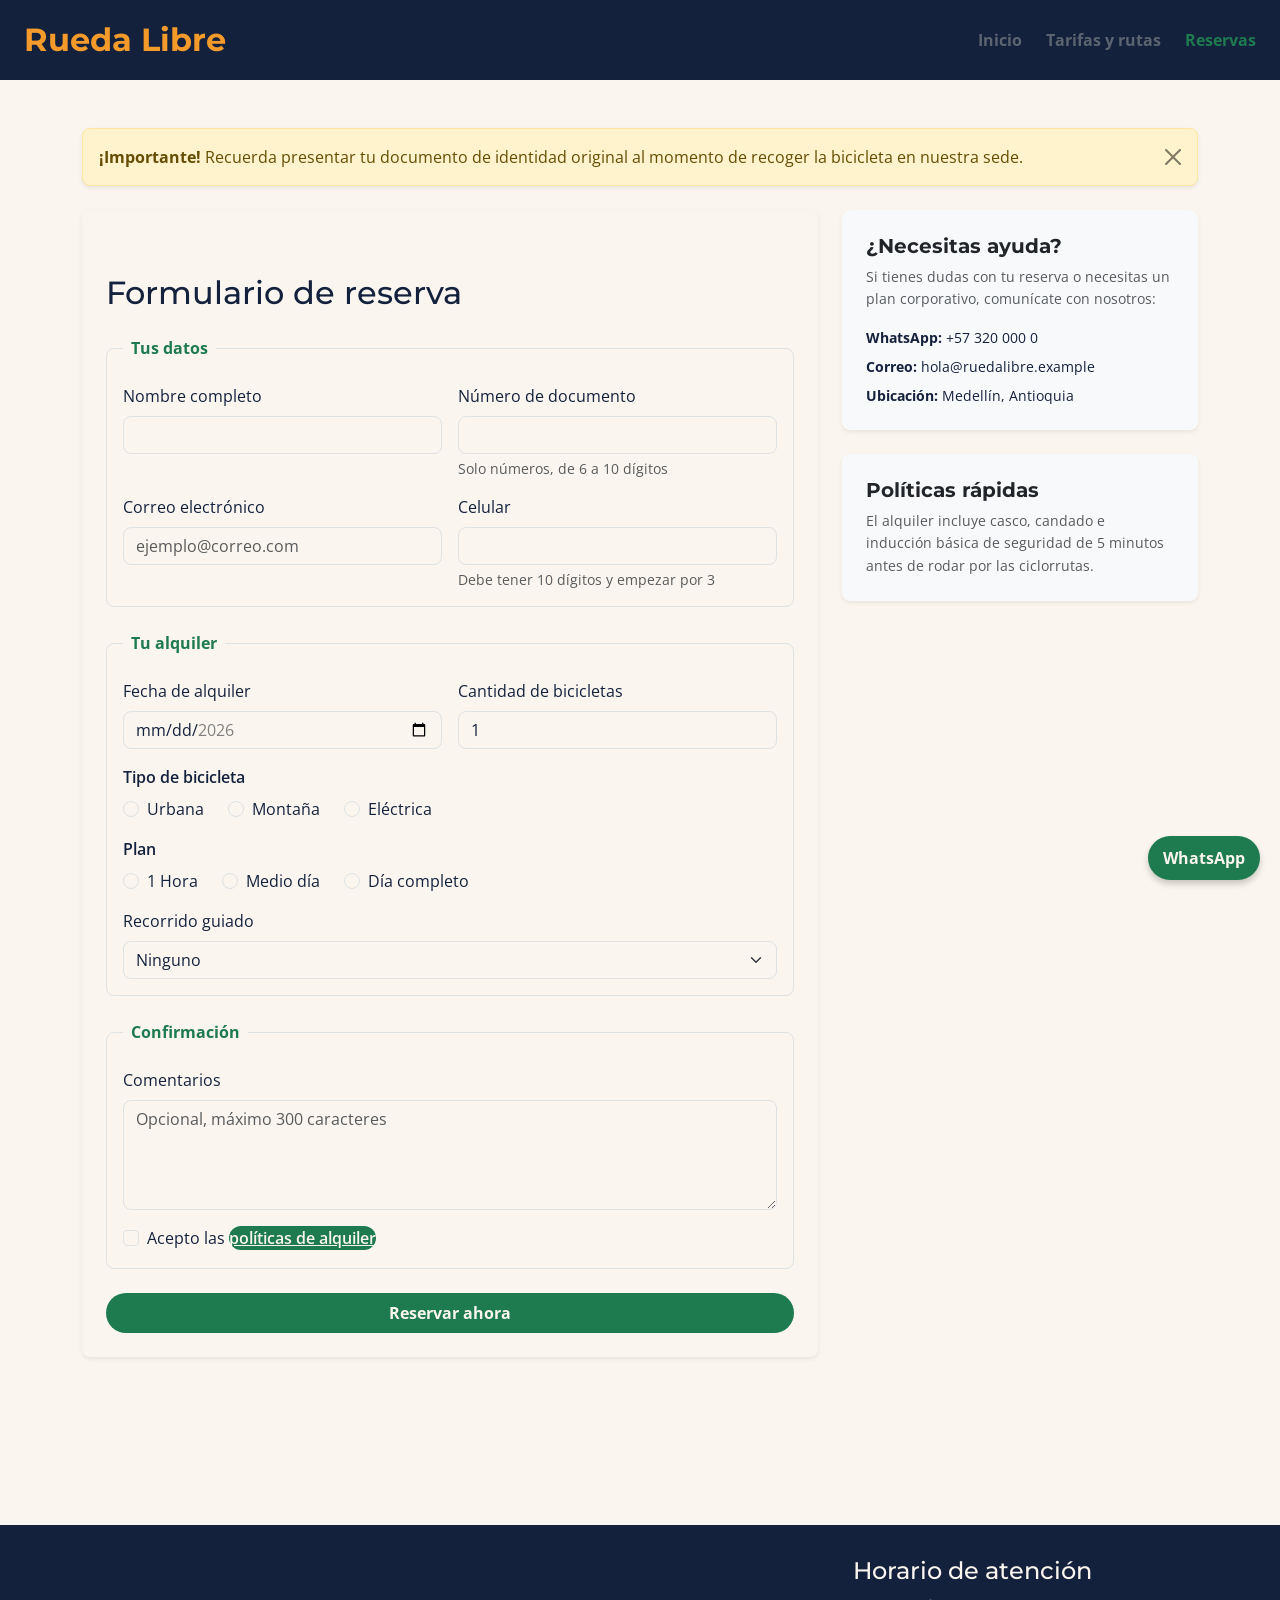
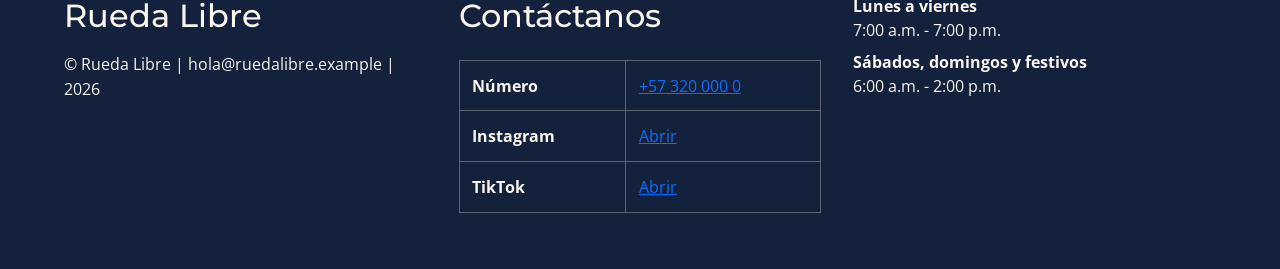
==== commit 6d5231e7: "arreglo carpeta doble" ====
--- a/paginas/reservas.html
+++ b/paginas/reservas.html
@@ -1,358 +1,289 @@
-<!DOCTYPE html>
-
+<!doctype html>
 <html lang="es">
-
   <head>
-
     <meta charset="UTF-8" />
-
     <meta name="viewport" content="width=device-width, initial-scale=1.0" />
-
-    <title>Reserva tu bicicleta - Rueda Libre</title>
-
+    <title>Reservas - Rueda Libre</title>
+    
+    <!-- Google Fonts -->
     <link rel="preconnect" href="https://fonts.googleapis.com" />
-
     <link rel="preconnect" href="https://fonts.gstatic.com" crossorigin />
-
     <link href="https://fonts.googleapis.com/css2?family=Montserrat:wght@400;700&family=Open+Sans:wght@400;600&display=swap" rel="stylesheet" />
-
-    <!-- Bootstrap 5 CSS CDN -->
-     
-
-    <link href="https://cdn.jsdelivr.net/npm/bootstrap@5.3.3/dist/css/bootstrap.min.css" rel="stylesheet" />
-
+    
+
+    <!-- Bootstrap 5.3 CSS por CDN (Base de componentes y grillas) -->
+    <link href="https://cdn.jsdelivr.net/npm/bootstrap@5.3.3/dist/css/bootstrap.min.css" rel="stylesheet" integrity="sha384-QWTKZyjpPEjISv5WaRU9OFeRpok6YctnYmDr5pNlyT2bRjXh0JMhjY6hW+ALEwIH" crossorigin="anonymous">
+<!-- Bootstrap Icons CDN -->
+<link rel="stylesheet" href="https://cdn.jsdelivr.net/npm/bootstrap-icons@1.11.3/font/bootstrap-icons.min.css">
+   
+
+
+
+
+   
+    
+    <!-- Tu hoja de estilos personalizada -->
     <link rel="stylesheet" href="../css/styles.css" />
-
   </head>
 
-
-
   <body>
 
-    <!-- boton flotante para contacto rapido -->
-
+    <!-- Botón flotante para contacto rápido -->
     <a href="https://wa.me/573000000000" class="whatsapp" target="_blank">WhatsApp</a>
 
-
-
-    <!-- cabecera compartida con el menu activo en reservas -->
-
-    <header id="cabecera" class="py-3 px-4">
-
-      <h1>Rueda Libre</h1>
-
-      <nav>
-
-        <ul id="menu">
-
-          <li><a href="../index.html">Inicio</a></li>
-
-          <li><a href="tarifas.html">Tarifas y rutas</a></li>
-
-          <li><a href="reservas.html" class="activo">Reservas</a></li>
-
-        </ul>
-
+    <!-- CABECERA: Navbar responsiva de Bootstrap -->
+    <header id="cabecera" class="p-0">
+      <nav class="navbar navbar-expand-lg px-4 py-3 w-100" style="background-color: var(--azul-noche);">
+        <div class="container-fluid p-0">
+          
+          <!-- Logo en Naranja Pedal -->
+          <a class="navbar-brand fw-bold fs-2 m-0 p-0" href="../index.html" style="color: var(--naranja-pedal); font-family: var(--fuentes-titulos);">Rueda Libre</a>
+
+          <!-- Botón Hamburguesa -->
+          <button class="navbar-toggler border-0 text-white" type="button" data-bs-toggle="collapse" data-bs-target="#navbarNav" aria-controls="navbarNav" aria-expanded="false" aria-label="Toggle navigation" style="filter: invert(1);">
+            <span class="navbar-toggler-icon"></span>
+          </button>
+
+          <!-- Menú colapsable con "Reservas" activo -->
+          <div class="collapse navbar-collapse justify-content-end" id="navbarNav">
+            <ul id="menu" class="navbar-nav align-items-lg-center gap-lg-4 gap-2 mt-3 mt-lg-0">
+              <li class="nav-item">
+                <a class="nav-link fw-bold p-0" href="../index.html" style="color: var(--gris-asfalto) !important;">Inicio</a>
+              </li>
+              <li class="nav-item">
+                <a class="nav-link fw-bold p-0" href="tarifas.html" style="color: var(--gris-asfalto) !important;">Tarifas y rutas</a>
+              </li>
+              <li class="nav-item">
+                <a class="nav-link active fw-bold p-0" aria-current="page" href="reservas.html" style="color: var(--verde-ruta) !important;">Reservas</a>
+              </li>
+            </ul>
+          </div>
+
+        </div>
       </nav>
-
     </header>
 
-
-
     <main class="container my-5">
 
-      <!-- Layout de reservas en proporción 8/4 con Bootstrap -->
-
+      <!-- INSTRUCCIÓN 4: Alerta informativa superior con botón de cierre -->
+      <div class="alert alert-warning alert-dismissible fade show shadow-sm mb-4" role="alert">
+        <strong>¡Importante!</strong> Recuerda presentar tu documento de identidad original al momento de recoger la bicicleta en nuestra sede.
+        <button type="button" class="btn-close" data-bs-dismiss="alert" aria-label="Cerrar aviso"></button>
+      </div>
+
+      <!-- Layout de reservas en proporción 8/4 desde MD -->
       <div class="row g-4">
 
-       
-
-        <!-- Columna 1: El formulario (ocupa 8 columnas en pantallas grandes) -->
-
-        <section class="col-12 col-lg-8">
-
+        <!-- Columna 1: El formulario (ocupa 8 columnas desde MD) -->
+        <section class="col-12 col-md-8">
           <div class="card shadow-sm border-0 p-4">
-
             <h2 class="mb-4">Formulario de reserva</h2>
 
-
-
-            <form action="#" method="post" class="needs-validation">
+            <!-- INSTRUCCIÓN 1 y 2: Formulario con novalidate y clase needs-validation -->
+            <form action="#" method="post" class="needs-validation" novalidate>
 
               <!-- PRIMER BLOQUE: Datos personales del cliente -->
-
               <fieldset class="mb-4 border p-3 rounded">
-
                 <legend class="float-none w-auto px-2 fs-6 fw-bold text-success">Tus datos</legend>
 
-
-
+                <div class="row g-3">
+                  <!-- Nombre -->
+                  <div class="col-12 col-md-6">
+                    <label for="nombre" class="form-label">Nombre completo</label>
+                    <input type="text" id="nombre" name="nombre" class="form-control" required minlength="3">
+                    <div class="invalid-feedback">
+                      Por favor ingresa tu nombre y apellido (mínimo 3 caracteres).
+                    </div>
+                  </div>
+
+                  <!-- Documento -->
+                  <div class="col-12 col-md-6">
+                    <label for="documento" class="form-label">Número de documento</label>
+                    <input type="text" id="documento" name="documento" class="form-control" required pattern="[0-9]{6,10}" inputmode="numeric">
+                    <div class="form-text">Solo números, de 6 a 10 dígitos</div>
+                    <div class="invalid-feedback">
+                      Ingresa un documento válido (solo números, entre 6 y 10 dígitos).
+                    </div>
+                  </div>
+
+                  <!-- Correo -->
+                  <div class="col-12 col-md-6">
+                    <label for="correo" class="form-label">Correo electrónico</label>
+                    <input type="email" id="correo" name="correo" class="form-control" required placeholder="ejemplo@correo.com">
+                    <div class="invalid-feedback">
+                      Por favor ingresa un correo electrónico válido (ejemplo: usuario@dominio.com).
+                    </div>
+                  </div>
+
+                  <!-- Celular -->
+                  <div class="col-12 col-md-6">
+                    <label for="celular" class="form-label">Celular</label>
+                    <input type="tel" id="celular" name="celular" class="form-control" required pattern="3[0-9]{9}" maxlength="10" inputmode="numeric">
+                    <div class="form-text">Debe tener 10 dígitos y empezar por 3</div>
+                    <div class="invalid-feedback">
+                      Ingresa un número de celular colombiano válido (10 dígitos comenzando por 3).
+                    </div>
+                  </div>
+                </div>
+              </fieldset>
+
+              <!-- SEGUNDO BLOQUE: Elección de la bicicleta, fechas y planes -->
+              <fieldset class="mb-4 border p-3 rounded">
+                <legend class="float-none w-auto px-2 fs-6 fw-bold text-success">Tu alquiler</legend>
+                
+                <div class="row g-3">
+                  <!-- Fecha -->
+                  <div class="col-12 col-md-6">
+                    <label for="fecha" class="form-label">Fecha de alquiler</label>
+                    <input type="date" id="fecha" name="fecha" class="form-control" required min="2026-11-01" max="2026-12-31">
+                    <div class="invalid-feedback">
+                      Selecciona una fecha válida dentro del rango disponible.
+                    </div>
+                  </div>
+
+                  <!-- Cantidad -->
+                  <div class="col-12 col-md-6">
+                    <label for="cantidad" class="form-label">Cantidad de bicicletas</label>
+                    <input type="number" id="cantidad" name="cantidad" class="form-control" required min="1" max="6" value="1">
+                    <div class="invalid-feedback">
+                      La cantidad debe ser entre 1 y 6 bicicletas.
+                    </div>
+                  </div>
+
+                  <!-- TIPO DE BICICLETA -->
+                  <div class="col-12">
+                    <label class="form-label fw-semibold d-block">Tipo de bicicleta</label>
+                    <div class="d-flex flex-wrap gap-4 align-items-center">
+                      <div class="d-flex align-items-center gap-2">
+                        <input type="radio" id="bici-urbana" name="tipo_bicicleta" value="urbana" required class="form-check-input mt-0">
+                        <label for="bici-urbana" class="form-check-label mb-0">Urbana</label>
+                      </div>
+
+                      <div class="d-flex align-items-center gap-2">
+                        <input type="radio" id="bici-montana" name="tipo_bicicleta" value="montana" class="form-check-input mt-0">
+                        <label for="bici-montana" class="form-check-label mb-0">Montaña</label>
+                      </div>
+
+                      <div class="d-flex align-items-center gap-2">
+                        <input type="radio" id="bici-electrica" name="tipo_bicicleta" value="electrica" class="form-check-input mt-0">
+                        <label for="bici-electrica" class="form-check-label mb-0">Eléctrica</label>
+                      </div>
+                    </div>
+                    <div class="invalid-feedback">
+                      Selecciona el tipo de bicicleta que deseas alquilar.
+                    </div>
+                  </div>
+
+                  <!-- PLAN -->
+                  <div class="col-12">
+                    <label class="form-label fw-semibold d-block">Plan</label>
+                    <div class="d-flex flex-wrap gap-4 align-items-center">
+                      <div class="d-flex align-items-center gap-2">
+                        <input type="radio" id="plan-1h" name="plan" value="1h" required class="form-check-input mt-0">
+                        <label for="plan-1h" class="form-check-label mb-0">1 Hora</label>
+                      </div>
+
+                      <div class="d-flex align-items-center gap-2">
+                        <input type="radio" id="plan-medio" name="plan" value="medio_dia" class="form-check-input mt-0">
+                        <label for="plan-medio" class="form-check-label mb-0">Medio día</label>
+                      </div>
+
+                      <div class="d-flex align-items-center gap-2">
+                        <input type="radio" id="plan-completo" name="plan" value="dia_completo" class="form-check-input mt-0">
+                        <label for="plan-completo" class="form-check-label mb-0">Día completo</label>
+                      </div>
+                    </div>
+                    <div class="invalid-feedback">
+                      Debes elegir una duración o plan para tu servicio.
+                    </div>
+                  </div>
+
+                  <div class="col-12">
+                    <label for="recorrido" class="form-label">Recorrido guiado</label>
+                    <select id="recorrido" name="recorrido" class="form-select">
+                      <option value="ninguno">Ninguno</option>
+                      <option value="rio y parques">Río y parques</option>
+                      <option value="sabores de barrio">Sabores de barrio</option>
+                      <option value="reto las palmas">Reto Las Palmas</option>
+                    </select>
+                  </div>
+                </div>
+              </fieldset>
+
+              <!-- TERCER BLOQUE: Notas extra y aceptación de políticas -->
+              <fieldset class="mb-4 border p-3 rounded">
+                <legend class="float-none w-auto px-2 fs-6 fw-bold text-success">Confirmación</legend>
+                
                 <div class="mb-3">
-
-                  <label for="nombre" class="form-label" style="width: auto;">Nombre completo</label>
-
-                  <input type="text" id="nombre" name="nombre" class="form-control" required minlength="3">
-
+                  <label for="comentarios" class="form-label">Comentarios</label>
+                  <textarea name="comentarios" id="comentarios" class="form-control" maxlength="300" rows="4" placeholder="Opcional, máximo 300 caracteres"></textarea>
                 </div>
-
-
-
-                <div class="mb-3">
-
-                  <label for="documento" class="form-label" style="width: auto;">Número de documento</label>
-
-                  <input type="text" id="documento" name="documento" class="form-control" required pattern="[0-9]{6,10}" inputmode="numeric" title="Solo números, entre 6 y 10 dígitos">
-
-                  <div class="form-text">Solo números, de 6 a 10 dígitos</div>
-
+                
+                <!-- INSTRUCCIÓN 5: Checkbox con botón para disparar el Modal -->
+                <div class="form-check">
+                  <input type="checkbox" id="politicas" name="politica" required class="form-check-input">
+                  <label for="politicas" class="form-check-label">
+                    Acepto las <button type="button" class="btn btn-link p-0 align-baseline text-decoration-underline" data-bs-toggle="modal" data-bs-target="#modalPoliticas">políticas de alquiler</button>
+                  </label>
+                  <div class="invalid-feedback">
+                    Debes leer y aceptar las políticas para poder continuar con la reserva.
+                  </div>
                 </div>
-
-
-
-                <div class="mb-3">
-
-                  <label for="correo" class="form-label" style="width: auto;">Correo electrónico</label>
-
-                  <input type="email" id="correo" name="correo" class="form-control" required placeholder="ejemplo@correo.com">
-
-                </div>
-
-
-
-                <div class="mb-3">
-
-                  <label for="celular" class="form-label" style="width: auto;">Celular</label>
-
-                  <input type="tel" id="celular" name="celular" class="form-control" required pattern="3[0-9]{9}" maxlength="10" inputmode="numeric" title="Debe tener 10 dígitos y empezar por 3">
-
-                  <div class="form-text">Debe tener 10 dígitos y empezar por 3</div>
-
-                </div>
-
               </fieldset>
 
-
-
-              <!-- SEGUNDO BLOQUE: Eleccion de la bicicleta, fechas y planes -->
-
-              <fieldset class="mb-4 border p-3 rounded">
-
-                <legend class="float-none w-auto px-2 fs-6 fw-bold text-success">Tu alquiler</legend>
-
-               
-
-                <div class="mb-3">
-
-                  <label for="fecha" class="form-label" style="width: auto;">Fecha de alquiler</label>
-
-                  <input type="date" id="fecha" name="fecha" class="form-control" required min="2026-11-01" max="2026-12-31">
-
-                </div>
-
-                 
-
-                <!-- TIPO DE BICICLETA -->
-
-                <div class="mb-3">
-
-                  <label class="form-label fw-semibold d-block" style="width: auto;">Tipo de bicicleta</label>
-
-                  <div class="d-flex flex-wrap gap-4 align-items-center">
-
-                    <div style="display: flex; align-items: center; gap: 6px; width: auto;">
-
-                      <input type="radio" id="bici-urbana" name="tipo_bicicleta" value="urbana" required style="width: auto; margin: 0;">
-
-                      <label for="bici-urbana" style="width: auto; margin: 0; white-space: nowrap;">Urbana</label>
-
-                    </div>
-
-
-
-                    <div style="display: flex; align-items: center; gap: 6px; width: auto;">
-
-                      <input type="radio" id="bici-montana" name="tipo_bicicleta" value="montana" style="width: auto; margin: 0;">
-
-                      <label for="bici-montana" style="width: auto; margin: 0; white-space: nowrap;">Montaña</label>
-
-                    </div>
-
-
-
-                    <div style="display: flex; align-items: center; gap: 6px; width: auto;">
-
-                      <input type="radio" id="bici-electrica" name="tipo_bicicleta" value="electrica" style="width: auto; margin: 0;">
-
-                      <label for="bici-electrica" style="width: auto; margin: 0; white-space: nowrap;">Eléctrica</label>
-
-                    </div>
-
-                  </div>
-
-                </div>
-
-
-
-                <!-- PLAN -->
-
-                <div class="mb-3">
-
-                  <label class="form-label fw-semibold d-block" style="width: auto;">Plan</label>
-
-                  <div class="d-flex flex-wrap gap-4 align-items-center">
-
-                    <div style="display: flex; align-items: center; gap: 6px; width: auto;">
-
-                      <input type="radio" id="plan-1h" name="plan" value="1h" required style="width: auto; margin: 0;">
-
-                      <label for="plan-1h" style="width: auto; margin: 0; white-space: nowrap;">1 Hora</label>
-
-                    </div>
-
-
-
-                    <div style="display: flex; align-items: center; gap: 6px; width: auto;">
-
-                      <input type="radio" id="plan-medio" name="plan" value="medio_dia" style="width: auto; margin: 0;">
-
-                      <label for="plan-medio" style="width: auto; margin: 0; white-space: nowrap;">Medio día</label>
-
-                    </div>
-
-
-
-                    <div style="display: flex; align-items: center; gap: 6px; width: auto;">
-
-                      <input type="radio" id="plan-completo" name="plan" value="dia_completo" style="width: auto; margin: 0;">
-
-                      <label for="plan-completo" style="width: auto; margin: 0; white-space: nowrap;">Día completo</label>
-
-                    </div>
-
-                  </div>
-
-                </div>
-
-               
-
-                <div class="mb-3">
-
-                  <label for="cantidad" class="form-label" style="width: auto;">Cantidad de bicicletas</label>
-
-                  <input type="number" id="cantidad" name="cantidad" class="form-control" required min="1" max="6" value="1">
-
-                </div>
-
-               
-
-                <div class="mb-3">
-
-                  <label for="recorrido" class="form-label" style="width: auto;">Recorrido guiado</label>
-
-                  <select id="recorrido" name="recorrido" class="form-select">
-
-                    <option value="ninguno">Ninguno</option>
-
-                    <option value="rio y parques">Río y parques</option>
-
-                    <option value="sabores de barrio">Sabores de barrio</option>
-
-                    <option value="reto las palmas">Reto Las Palmas</option>
-
-                  </select>
-
-                </div>
-
-              </fieldset>
-
-
-
-              <!-- TERCER BLOQUE: Notas extra y aceptacion de politicas -->
-
-              <fieldset class="mb-4 border p-3 rounded">
-
-                <legend class="float-none w-auto px-2 fs-6 fw-bold text-success">Confirmación</legend>
-
-               
-
-                <div class="mb-3">
-
-                  <label for="comentarios" class="form-label" style="width: auto;">Comentarios</label>
-
-                  <textarea name="comentarios" id="comentarios" class="form-control" maxlength="300" rows="4" placeholder="Opcional, máximo 300 caracteres"></textarea>
-
-                </div>
-
-               
-
-                <div class="mb-3" style="display: flex; align-items: center; gap: 8px;">
-
-                  <input type="checkbox" id="politicas" name="politica" required style="width: auto; margin: 0;">
-
-                  <label for="politicas" style="width: auto; margin: 0;">Acepto las políticas de alquiler</label>
-
-                </div>
-
-              </fieldset>
-
-
-
-              <!-- boton para enviar los datos del form -->
-
-              <button type="submit" class="btn btn-success w-100 py-2">Reservar ahora</button>
-
+              <!-- Botón para enviar -->
+              <button type="submit" class="btn btn-success w-100 py-2 fw-bold">Reservar ahora</button>
             </form>
-
-          </div>
-
+          </div>
         </section>
 
-
-
-        <!-- Columna 2: Información de contacto y ayuda (ocupa 4 columnas en pantallas grandes) -->
-
-        <aside class="col-12 col-lg-4">
-
+        <!-- Columna 2: Información de contacto y ayuda (ocupa 4 columnas desde MD) -->
+        <aside class="col-12 col-md-4">
           <div class="card bg-light border-0 p-4 mb-4 shadow-sm">
-
             <h3 class="h5 fw-bold text-dark">¿Necesitas ayuda?</h3>
-
             <p class="small text-muted">Si tienes dudas con tu reserva o necesitas un plan corporativo, comunícate con nosotros:</p>
-
             <ul class="list-unstyled small mb-0">
-
               <li class="mb-2"><strong>WhatsApp:</strong> +57 320 000 0</li>
-
               <li class="mb-2"><strong>Correo:</strong> hola@ruedalibre.example</li>
-
               <li><strong>Ubicación:</strong> Medellín, Antioquia</li>
-
             </ul>
-
-          </div>
-
-
+          </div>
 
           <div class="card bg-light border-0 p-4 shadow-sm">
-
             <h3 class="h5 fw-bold text-dark">Políticas rápidas</h3>
-
             <p class="small text-muted mb-0">El alquiler incluye casco, candado e inducción básica de seguridad de 5 minutos antes de rodar por las ciclorrutas.</p>
-
-          </div>
-
+          </div>
         </aside>
 
-
-
-      </div>
-
+      </div>
     </main>
 
-
-
-    <!-- PIE DE PÁGINA FUERA DEL MAIN (Ocupa el 100% de la pantalla) -->
- <footer id="pie">
+    <!-- INSTRUCCIÓN 5: Estructura del Modal de Políticas de Alquiler -->
+    <div class="modal fade" id="modalPoliticas" tabindex="-1" aria-labelledby="modalPoliticasLabel" aria-hidden="true">
+      <div class="modal-dialog modal-dialog-centered">
+        <div class="modal-content">
+          <div class="modal-header bg-success text-white">
+            <h5 class="modal-title fw-bold" id="modalPoliticasLabel">Políticas de Alquiler - Rueda Libre</h5>
+            <button type="button" class="btn-close btn-close-white" data-bs-dismiss="modal" aria-label="Cerrar modal"></button>
+          </div>
+          <div class="modal-body">
+            <ol class="ps-3 mb-0">
+              <li class="mb-2">Presenta tu documento de identidad original al recoger la bicicleta.</li>
+              <li class="mb-2">Revisa la bicicleta con el asesor antes de salir.</li>
+              <li class="mb-2">Cada 15 minutos de retraso en la devolución tienen un recargo de $5.000.</li>
+              <li class="mb-2">Los daños por mal uso se cobran según el costo de la reparación.</li>
+              <li>Los menores de edad deben estar acompañados por un adulto responsable.</li>
+            </ol>
+          </div>
+          <div class="modal-footer">
+            <button type="button" class="btn btn-secondary" data-bs-dismiss="modal">Entendido</button>
+          </div>
+        </div>
+      </div>
+    </div>
+
+    <!-- PIE DE PÁGINA -->
+    <footer id="pie">
       <div>
         <h2>Rueda Libre</h2>
         <p>&copy; Rueda Libre | hola@ruedalibre.example | 2026</p>
@@ -390,8 +321,25 @@
         </aside>
       </div>
     </footer>
+
+    <!-- JS de Bootstrap 5 -->
+    <script src="https://cdn.jsdelivr.net/npm/bootstrap@5.3.3/dist/js/bootstrap.bundle.min.js"></script>
+
+    <!-- INSTRUCCIÓN 2: Script oficial de validación de formularios de Bootstrap -->
+    <script>
+      (() => {
+        'use strict'
+        const forms = document.querySelectorAll('.needs-validation')
+        Array.from(forms).forEach(form => {
+          form.addEventListener('submit', event => {
+            if (!form.checkValidity()) {
+              event.preventDefault()
+              event.stopPropagation()
+            }
+            form.classList.add('was-validated')
+          }, false)
+        })
+      })()
+    </script>
   </body>
-</html>
-
-
-
+</html>
--- a/css/styles.css
+++ b/css/styles.css
@@ -1,184 +1,277 @@
 /* =========================================
-   1. CONFIGURACIÓN GLOBAL Y VARIABLES (:root)
-   ========================================= */
-
-/* El selector :root representa la raíz del documento HTML (la etiqueta <html>). 
-   Aquí guardamos "variables personalizadas" (custom properties) con colores y 
-   medidas que reutilizaremos en todo el sitio web para mantener un diseño coherente. */
+   1. CONFIGURACIÓN GLOBAL Y VARIABLES
+   ========================================= */
+
 :root {
-  --verde-ruta: #1e7a4f;      /* Color principal ecológico de la marca */
-  --naranja-pedal: #f39a2b;   /* Color de acento para llamadas a la acción o contrastes */
-  --azul-noche: #14213d;      /* Color oscuro profundo para textos principales y cabeceras */
-  --crema: #faf6ef;           /* Color de fondo cálido y suave */
-  --gris-asfalto: #5b6470;    /* Color neutro para bordes y textos secundarios */
-
-  --fuentes-titulos: "Montserrat", sans-serif; /* Tipografía moderna para títulos */
-  --fuentes-texto: "Open Sans", sans-serif;     /* Tipografía limpia y legible para párrafos */
-
-  --espacios-sm: 0.5rem;      /* Variable de espacio pequeño (8px aprox) */
-  --espacios-md: 1rem;        /* Variable de espacio mediano (16px aprox) */
-  --espacios-lg: 3rem;        /* Variable de espacio grande (48px aprox) */
-}
-
-/* El selector universal (*) aplica estos estilos a TODOS los elementos de la página. 
-   'box-sizing: border-box' es vital: hace que los bordes y el relleno (padding) 
-   se incluyan dentro del ancho y alto total de la caja, evitando que se descuadren. */
+  --verde-ruta: #1e7a4f;
+  --verde-ruta-rgb: 30, 122, 79;
+  --naranja-pedal: #f39a2b;
+  --naranja-pedal-rgb: 243, 154, 43;
+  --azul-noche: #14213d;
+  --azul-noche-rgb: 20, 33, 61;
+  --crema: #faf6ef;
+  --gris-asfalto: #5b6470;
+  --blanco: #ffffff;
+
+  --fuentes-titulos: "Montserrat", sans-serif;
+  --fuentes-texto: "Open Sans", sans-serif;
+
+  --espacios-sm: 0.5rem;
+  --espacios-md: 1rem;
+  --espacios-lg: 3rem;
+
+  --bs-body-bg: var(--crema);
+  --bs-body-font-family: var(--fuentes-texto);
+  --bs-body-color: var(--azul-noche);
+  --bs-primary: var(--verde-ruta);
+  --bs-primary-rgb: var(--verde-ruta-rgb);
+  --bs-success: var(--verde-ruta);
+  --bs-success-rgb: var(--verde-ruta-rgb);
+  --bs-link-color: var(--verde-ruta);
+  --bs-link-hover-color: var(--naranja-pedal);
+  --bs-border-radius: 0.5rem;
+  --bs-border-radius-lg: 1rem;
+}
+
 *,
 *::before,
 *::after {
   box-sizing: border-box;
 }
 
-/* Estilos base que afectan a toda la estructura de la página (body) */
 body {
-  background-color: var(--crema);     /* Aplica el color de fondo crema definido arriba */
-  color: var(--azul-noche);          /* Establece el color por defecto para las letras */
-  font-family: var(--fuentes-texto); /* Define la tipografía general de lectura */
-  margin: 0;                         /* Elimina el margen exterior que los navegadores traen por defecto */
-  padding: 0;                        /* Elimina el relleno por defecto del navegador */
-  display: flex;                     /* Convierte el body en un contenedor flexible (Flexbox) */
-  flex-direction: column;            /* Organiza los elementos principales de arriba hacia abajo (en columna) */
-  min-height: 100vh;                 /* Fuerza a que el body ocupe como mínimo el 100% de la altura visible de la pantalla */
-}
-
-/* Tipografías y tamaños predeterminados para los títulos */
-h1, h2, h3 {
-  font-family: var(--fuentes-titulos); /* Aplica Montserrat a todos los encabezados */
-}
-
-h1 { font-size: 2.5rem; 
-font-weight: 700;}              /* Tamaño grande para el título principal */
-h2 { 
-  font-size: 2rem; 
-  margin-top: 2.5rem;                  /* Espacio superior para separar de la sección anterior */
-  margin-bottom: 1rem;                 /* Espacio inferior para separar del contenido de abajo */
-}
-h3 { font-size: 1.5rem; }
-
-/* Estilo general para los párrafos de texto */
+  margin: 0;
+  padding: 0;
+  background-color: var(--crema);
+  color: var(--azul-noche);
+  font-family: var(--fuentes-texto);
+  display: flex;
+  flex-direction: column;
+  min-height: 100vh;
+}
+
+h1,
+h2,
+h3,
+h4,
+h5,
+h6 {
+  font-family: var(--fuentes-titulos);
+}
+
+h1 {
+  font-size: 2.5rem;
+  font-weight: 700;
+}
+
+h2 {
+  font-size: 2rem;
+  margin: 2.5rem 0 1rem;
+}
+
+h3 {
+  font-size: 1.5rem;
+}
+
 p {
   font-size: 1rem;
-  line-height: 1.6;                    /* Altura de línea para mejorar la legibilidad y que no se amontone el texto */
-}
-
-/* Propiedades globales para todas las imágenes */
+  line-height: 1.6;
+}
+
 img {
-  max-width: 100%;                     /* Impide que la imagen se desborde de su contenedor padre */
-  border-radius: 10px;                 /* Redondea las esquinas de todas las imágenes */
-  display: block;                      /* Convierte la imagen en bloque para evitar espacios fantasma abajo */
-}
-
-/* Configuración de la caja principal de contenido (main) */
+  max-width: 100%;
+  border-radius: 10px;
+  display: block;
+}
+
 main {
-  max-width: 75rem;                    /* Limita el ancho máximo para que en pantallas gigantes no se estire de más */
-  width: 90%;                          /* En pantallas pequeñas ocupa el 90% dejando un 10% de margen lateral */
-  margin: 2rem auto;                   /* Centra la etiqueta main horizontalmente ('auto') y da espacio arriba/abajo */
-  padding-left: var(--espacios-lg);    /* Relleno interior izquierdo utilizando la variable */
-  padding-right: var(--espacios-lg);   /* Relleno interior derecho */
-  flex: 1;                             /* Hace que el main crezca y empuje el footer siempre hacia el fondo de la pantalla */
-}
-
-/* Separación vertical estándar entre cada sección de la página */
+  max-width: 75rem;
+  width: 90%;
+  margin: 2rem auto;
+  padding-left: var(--espacios-lg);
+  padding-right: var(--espacios-lg);
+  flex: 1;
+}
+
 section {
-  margin-top: 3.5rem;
-  margin-bottom: 3.5rem;
-}
-
-
-/* =========================================
-   2. ENCABEZADO Y NAVEGACIÓN (Flexbox)
-   ========================================= */
-
-/* Estilo para la barra de navegación superior (header o #cabecera) */
+  margin: 3.5rem 0;
+}
+
+.btn-primary,
+.btn-success,
+.btn-rueda {
+  background-color: var(--verde-ruta);
+  border-color: var(--verde-ruta);
+  color: var(--blanco);
+}
+
+.btn-primary:hover,
+.btn-success:hover,
+.btn-rueda:hover,
+.btn-primary:focus,
+.btn-success:focus,
+.btn-rueda:focus {
+  background-color: var(--naranja-pedal);
+  border-color: var(--naranja-pedal);
+  color: var(--azul-noche);
+}
+
+.btn-pedal {
+  background-color: var(--naranja-pedal);
+  border-color: var(--naranja-pedal);
+  color: var(--azul-noche);
+  font-weight: 700;
+}
+
+.btn-pedal:hover,
+.btn-pedal:focus {
+  background-color: var(--naranja-pedal);
+  border-color: var(--naranja-pedal);
+  color: var(--azul-noche);
+}
+
+.benefit-card,
+.card-brand,
+.cta-panel {
+  background: var(--blanco);
+  border: 1px solid rgba(var(--azul-noche-rgb), 0.08);
+  border-radius: 1rem;
+  box-shadow: 0 0.5rem 1rem rgba(20, 33, 61, 0.05);
+}
+
+.benefit-card {
+  padding: 1.25rem;
+  height: 100%;
+}
+
+.benefit-card i {
+  font-size: 1.6rem;
+  color: var(--verde-ruta);
+  margin-bottom: 0.75rem;
+}
+
+.card-brand {
+  padding: 1.25rem;
+}
+
+.cta-panel {
+  background: linear-gradient(135deg, rgba(var(--verde-ruta-rgb), 0.12), rgba(var(--naranja-pedal-rgb), 0.18));
+  padding: 2rem;
+}
+
+.badge-brand {
+  display: inline-flex;
+  align-items: center;
+  gap: 0.5rem;
+  background: rgba(var(--verde-ruta-rgb), 0.12);
+  color: var(--verde-ruta);
+  border-radius: 999px;
+  padding: 0.45rem 0.85rem;
+  font-weight: 700;
+}
+
+
+/* =========================================
+   2. ENCABEZADO Y NAVEGACIÓN
+   ========================================= */
+
 header,
 #cabecera {
-  background-color: var(--azul-noche); /* Fondo azul oscuro corporativo */
-  color: var(--crema);                 /* Color de texto claro */
-  padding: var(--espacios-md) var(--espacios-lg); /* Espaciado interno superior/inferior y lateral */
-  display: flex;                       /* Activa Flexbox para acomodar sus elementos internos */
-  flex-direction: column;              /* En celulares, coloca el título y el menú en columna (uno debajo de otro) */
-  align-items: center;                 /* Centra horizontalmente los elementos dentro del header */
-  text-align: center;                  /* Centra el texto */
-  gap: 1rem;                           /* Espacio de separación automático entre el título y el menú */
-  width: 100%;                         /* Ocupa todo el ancho de la pantalla */
-}
-
-/* Estilo específico para el título principal dentro del encabezado */
+  background-color: var(--azul-noche);
+  color: var(--crema);
+  padding: var(--espacios-md) var(--espacios-lg);
+  display: flex;
+  flex-direction: column;
+  align-items: center;
+  text-align: center;
+  gap: 1rem;
+  width: 100%;
+}
+
 header h1 {
-  margin: 0;                           /* Elimina los márgenes predeterminados del h1 */
-  color: var(--naranja-pedal);         /* Pinta el título con el color naranja de acento */
-}
-
-/* Estilo para la lista desordenada que conforma el menú de navegación */
+  margin: 0;
+  color: var(--naranja-pedal);
+}
+
 #menu {
-  display: flex;                       /* Convierte la lista en un contenedor flexible */
-  flex-direction: column;              /* En móvil, los enlaces del menú van apilados verticalmente */
-  list-style: none;                    /* Elimina los puntos o viñetas típicas de las listas */
-  gap: 0.8rem;                         /* Espacio entre cada opción del menú */
+  display: flex;
+  flex-direction: column;
+  list-style: none;
+  gap: 0.8rem;
   margin: 0;
   padding: 0;
   align-items: center;
 }
 
-/* Estilo para los enlaces de texto dentro del menú */
 #menu a {
-  color: var(--gris-asfalto);          /* Color gris para las opciones inactivas */
-  text-decoration: none;               /* Quita la línea subrayada por defecto de los enlaces */
-  font-weight: bold;                   /* Pone el texto en negrita */
-  padding: 0.5rem 0.8rem;              /* Da área de clic cómoda alrededor de la palabra */
-}
-
-/* Estilo para el enlace que representa la página actual (clase .activo) */
+  color: var(--gris-asfalto);
+  text-decoration: none;
+  font-weight: bold;
+  padding: 0.5rem 0.8rem;
+}
+
 #menu a.activo {
-  color: var(--verde-ruta);            /* Destaca la opción activa con el verde corporativo */
+  color: var(--verde-ruta);
   font-weight: 600;
 }
 
-/* Efecto visual al pasar el cursor por encima de los enlaces del menú */
 #menu a:hover {
-  color: var(--naranja-pedal);         /* Cambia el color del texto a naranja */
-  text-decoration: underline;          /* Vuelve a subrayar sutilmente al pasar el mouse */
-}
-
-
-/* =========================================
-   3. SECCIONES, PORTADA Y TARJETAS (CSS Grid)
-   ========================================= */
-
-/* Contenedor de la sección de portada (Hero) en dispositivos móviles */
+  color: var(--naranja-pedal);
+  text-decoration: underline;
+}
+
+.whatsapp {
+  position: fixed;
+  bottom: 20px;
+  right: 20px;
+  display: inline-flex;
+  align-items: center;
+  justify-content: center;
+  gap: 0.5rem;
+  background-color: var(--verde-ruta);
+  color: var(--crema);
+  padding: 10px 15px;
+  border-radius: 50px;
+  text-decoration: none;
+  font-weight: bold;
+  z-index: 1000;
+  box-shadow: 0 4px 6px rgba(0, 0, 0, 0.2);
+}
+
+.whatsapp:hover {
+  background-color: var(--naranja-pedal);
+  color: var(--azul-noche);
+}
+
+.whatsapp i {
+  font-size: 1.1rem;
+  line-height: 1;
+}
+
+
+/* =========================================
+   3. SECCIONES, PORTADA Y TARJETAS
+   ========================================= */
+
 .portada-hero {
   display: flex;
-  flex-direction: column;              /* Apila el texto y la imagen verticalmente */
-  gap: 2rem;                           /* Espacio de separación entre el texto y la foto */
-  margin-top: 1.5rem;
-  margin-bottom: 3rem;
-  text-align: center;                  /* Centra el texto en celulares */
-}
-
-/* Centra el botón de la portada cuando está en versión móvil */
+  flex-direction: column;
+  gap: 2rem;
+  margin: 1.5rem 0 3rem;
+  text-align: center;
+}
+
 .portada-hero .btn-reserva {
   margin: 0 auto;
 }
 
-/* Contenedor en cuadrícula (Grid) para alinear las tarjetas de servicios y flota en móvil */
 .servicios-principales {
   display: grid;
-  grid-template-columns: 1fr;          /* Una sola columna fluida en celulares */
-  gap: 1.5rem;                         /* Espacio vertical entre cada tarjeta */
-}
-
-/* Estilo individual para las tarjetas de servicios */
-.servicio {
-  display: flex;
-  flex-direction: column;
-  justify-content: space-between;      /* Distribuye el contenido interno uniformemente */
-  padding: 1.5rem;                     /* Relleno interior de la tarjeta */
-  border: 3px solid var(--gris-asfalto); /* Marco exterior con el color gris asfalto */
-  border-radius: 12px;                 /* Bordes redondeados de la tarjeta */
-  background-color: var(--crema);      /* Fondo interior de la tarjeta */
-}
-
-/* Estilo individual para las tarjetas de rutas */
+  grid-template-columns: 1fr;
+  gap: 1.5rem;
+}
+
+.servicio,
 .tarjeta-ruta {
   display: flex;
   flex-direction: column;
@@ -189,9 +282,6 @@
   background-color: var(--crema);
 }
 
-/* CORRECCIÓN DE TAMAÑO DE IMÁGENES: 
-   Fuerza una altura idéntica de 180px para todas las imágenes de servicios y rutas, 
-   y 'object-fit: cover' recorta sutilmente los sobrantes para que ninguna se deforme. */
 .servicio img,
 .tarjeta-ruta img {
   width: 100%;
@@ -203,11 +293,10 @@
   margin-bottom: 1rem;
 }
 
-/* Estilo para resaltar los precios en las tarjetas */
 .precio {
   font-weight: bold;
-  color: var(--verde-ruta);            /* Color verde para el texto del precio */
-  margin: 0.5rem 0 1rem 0;
+  color: var(--verde-ruta);
+  margin: 0.5rem 0 1rem;
 }
 
 
@@ -215,26 +304,23 @@
    4. TABLAS
    ========================================= */
 
-/* Estructura general de las tablas de precios o información */
 table {
-  width: 100%;                         /* Ocupa todo el ancho disponible */
-  border-collapse: collapse;           /* Une los bordes dobles de las celdas en una sola línea limpia */
+  width: 100%;
+  border-collapse: collapse;
   margin: 1.5rem 0;
   font-size: 1rem;
 }
 
-/* Estilo para las celdas de encabezado (th) y datos (td) */
 table th,
 table td {
-  padding: 0.8rem;                     /* Espacio interno dentro de cada celda */
-  border: 1px solid var(--gris-asfalto); /* Borde individual para cada celda */
-  text-align: left;                    /* Alinea el texto a la izquierda */
-}
-
-/* Estilo exclusivo para la fila de cabecera de la tabla (thead) */
+  padding: 0.8rem;
+  border: 1px solid var(--gris-asfalto);
+  text-align: left;
+}
+
 table thead th {
-  background-color: var(--azul-noche); /* Fondo oscuro corporativo */
-  color: var(--crema);                 /* Texto claro */
+  background-color: var(--azul-noche);
+  color: var(--crema);
   font-weight: bold;
 }
 
@@ -243,110 +329,79 @@
    5. BOTONES Y COMPONENTES
    ========================================= */
 
-/* Estilo base compartido para los botones de reserva y clases .btn */
 .btn-reserva,
 .btn {
-  background-color: var(--verde-ruta); /* Fondo verde corporativo */
-  color: var(--crema);                 /* Texto claro */
-  padding: 0.7em 1.4em;                /* Relleno interior proporcional al tamaño de la letra */
-  border-radius: 999px;                /* Valor alto para redondear completamente los bordes tipo píldora */
-  text-decoration: none;               /* Quita el subrayado si es un enlace convertido en botón */
+  background-color: var(--verde-ruta);
+  color: var(--crema);
+  padding: 0.7em 1.4em;
+  border-radius: 999px;
+  text-decoration: none;
   font-weight: 600;
   display: inline-block;
   border: none;
-  cursor: pointer;                     /* Cambia el cursor a manito al pasar por encima */
+  cursor: pointer;
   text-align: center;
 }
 
-/* Efecto visual al pasar el cursor sobre los botones */
 .btn-reserva:hover,
 .btn:hover {
-  background-color: var(--naranja-pedal); /* Cambia el fondo a naranja al hacer hover */
-  color: var(--azul-noche);            /* Cambia el color del texto a azul oscuro para buen contraste */
-}
-
-
-/* =========================================
-   6. PIE DE PÁGINA (Footer) y BOTÓN FLOTANTE
-   ========================================= */
-
-/* Estilo para el contenedor del pie de página en móvil */
+  background-color: var(--naranja-pedal);
+  color: var(--azul-noche);
+}
+
+
+/* =========================================
+   6. PIE DE PÁGINA Y BOTÓN FLOTANTE
+   ========================================= */
+
 #pie {
   width: 100%;
-  background-color: var(--azul-noche); /* Fondo azul oscuro */
-  color: var(--crema);                 /* Texto claro */
-  padding: 2rem 4rem;                  /* Relleno interior generoso */
-  margin-top: 4rem;                    /* Separa el footer del contenido anterior */
-  display: flex;
-  flex-direction: column;              /* Apila las columnas del footer en dispositivos móviles */
-  gap: 1.5rem;                         /* Espacio entre los bloques del footer */
-}
-
-/* Estilo para el botón flotante de WhatsApp */
-.whatsapp {
-  position: fixed;                     /* Lo fija en la pantalla para que no se mueva al hacer scroll */
-  bottom: 20px;                        /* Distancia fija desde el borde inferior */
-  right: 20px;                         /* Distancia fija desde el borde derecho */
-  background-color: var(--verde-ruta); /* Fondo verde */
-  color: var(--crema);                 /* Texto claro */
-  padding: 10px 15px;
-  border-radius: 50px;                 /* Forma redondeada flotante */
-  text-decoration: none;
-  font-weight: bold;
-  z-index: 1000;                       /* Asegura que flote por encima de cualquier otro elemento de la página */
-  box-shadow: 0 4px 6px rgba(0, 0, 0, 0.2); /* Sombra suave para dar efecto de relieve */
-}
-
-
-/* =========================================
-   7. MEDIA QUERIES (Adaptación para Escritorio)
-   ========================================= */
-
-/* Esta regla '@media' se activa automáticamente cuando la pantalla tiene un ancho 
-   mínimo de 768px (tablets y computadoras). Aquí transformamos el diseño móvil 
-   en un diseño amplio y horizontal. */
+  background-color: var(--azul-noche);
+  color: var(--crema);
+  padding: 2rem 4rem;
+  margin-top: 4rem;
+  display: flex;
+  flex-direction: column;
+  gap: 1.5rem;
+}
+
+/* =========================================
+   7. MEDIA QUERIES
+   ========================================= */
+
 @media (min-width: 768px) {
-
-  /* Transforma la cabecera de columna a fila horizontal */
-  header, #cabecera {
-    flex-direction: row;               /* Coloca el título a la izquierda y el menú a la derecha */
-    justify-content: space-between;    /* Separa ambos extremos al máximo */
+  header,
+  #cabecera {
+    flex-direction: row;
+    justify-content: space-between;
     text-align: left;
     padding-left: 3rem;
     padding-right: 3rem;
   }
 
-  /* Pone los enlaces del menú en fila horizontal */
   #menu {
     flex-direction: row;
     gap: 1.5rem;
   }
 
-  /* Convierte la portada (Hero) en una cuadrícula (Grid) de 2 columnas iguales */
   .portada-hero {
     display: grid;
-    grid-template-columns: 1fr 1fr;    /* Dos columnas de igual proporción (texto izq, foto der) */
-    align-items: center;               /* Centra verticalmente los elementos de la cuadrícula */
+    grid-template-columns: 1fr 1fr;
+    align-items: center;
     gap: 3rem;
     text-align: left;
   }
 
   .portada-hero .btn-reserva {
-    margin: 0;                         /* Quita el centrado automático del botón en escritorio */
-  }
-
-  /* Organiza las tarjetas de servicios y flota en un máximo de 3 columnas en PC. 
-     Las tarjetas impares (como la tarjeta 7) bajan a la siguiente fila manteniendo 
-     exactamente el mismo tamaño sin estirarse a lo ancho de la pantalla. */
+    margin: 0;
+  }
+
   .servicios-principales {
     display: grid;
-    grid-template-columns: repeat(3, 1fr); /* Crea exactamente 3 columnas proporcionales */
-    gap: 2rem;                             /* Espaciado limpio horizontal y vertical */
-  }
-
-  /* CORRECCIÓN DEL PIE DE PÁGINA: 
-     Convierte el footer en una cuadrícula exacta de 3 columnas para PC 
-     (marca, contáctanos y horario de atención alineados horizontalmente). */
+    grid-template-columns: repeat(3, 1fr);
+    gap: 2rem;
+  }
+
   #pie {
     display: grid;
     grid-template-columns: repeat(3, 1fr);
@@ -354,4 +409,4 @@
     gap: 2rem;
     padding: 2rem 4rem;
   }
-}+}
